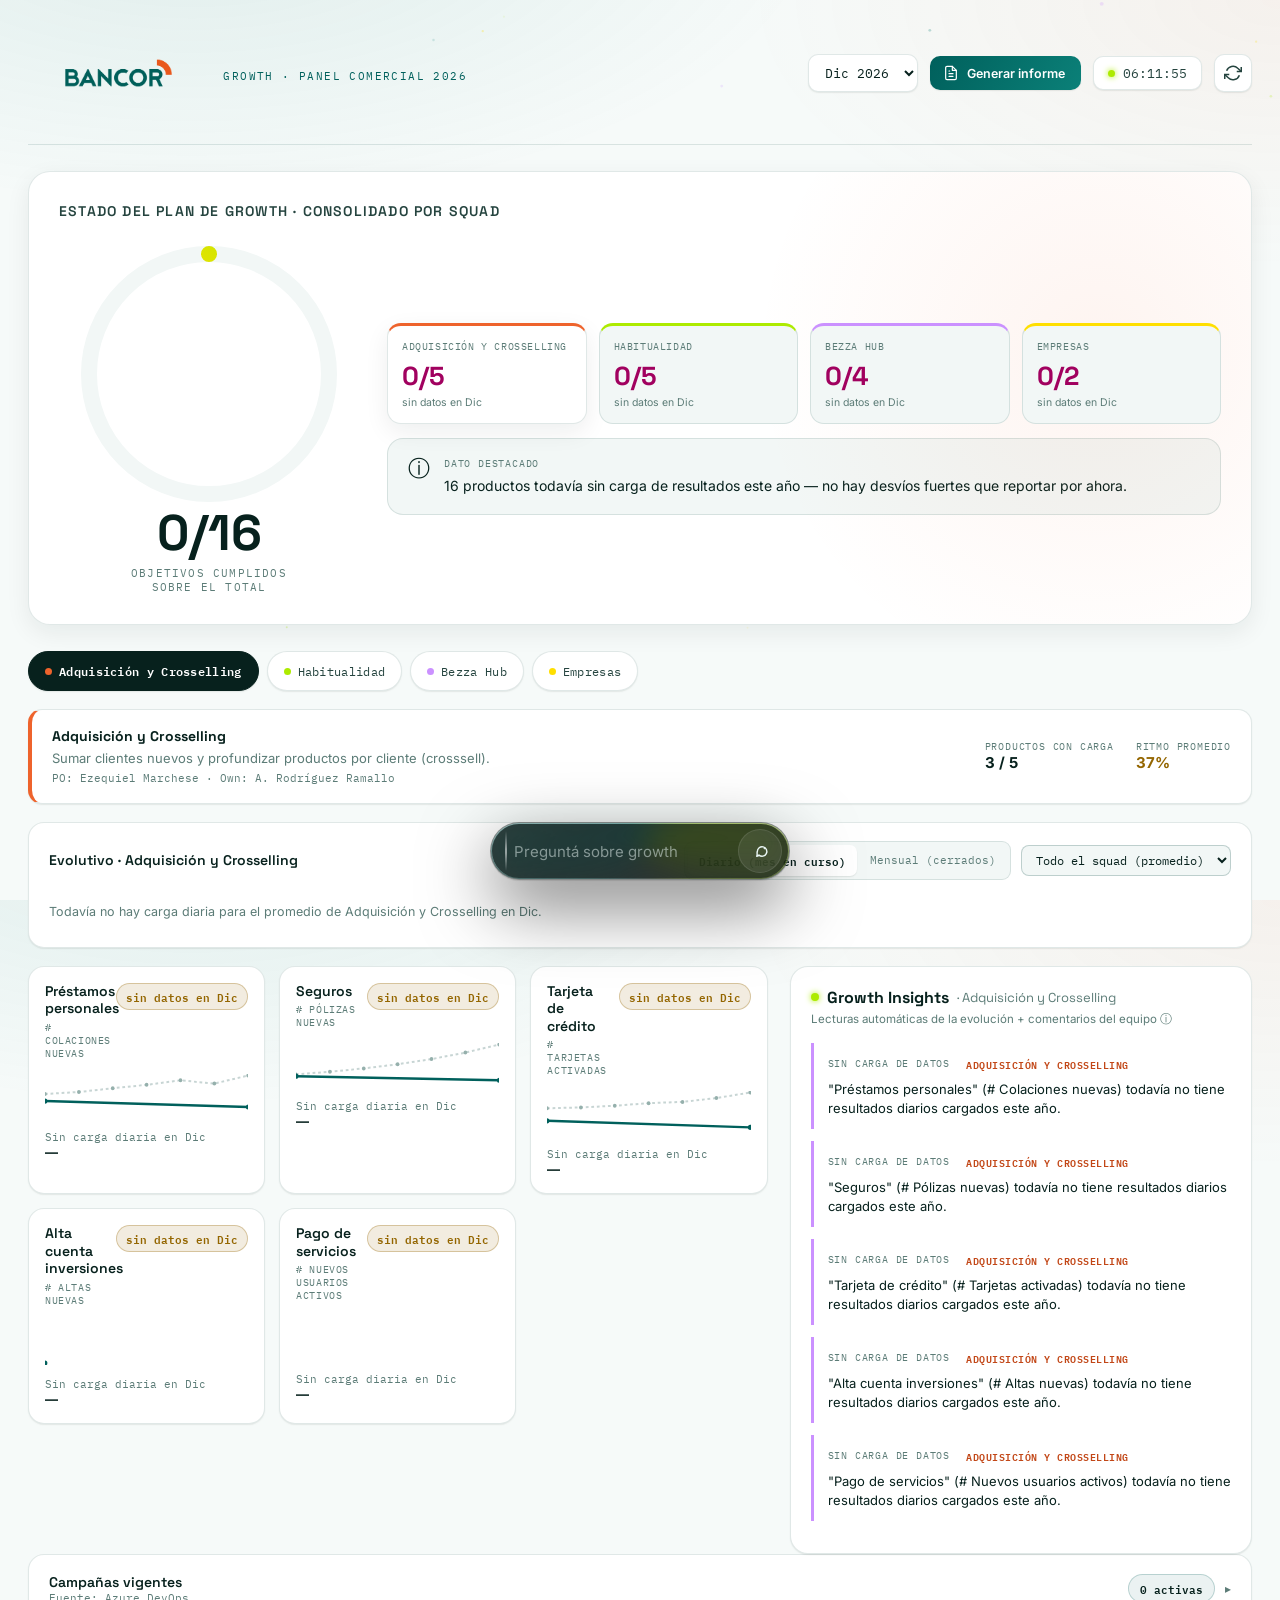
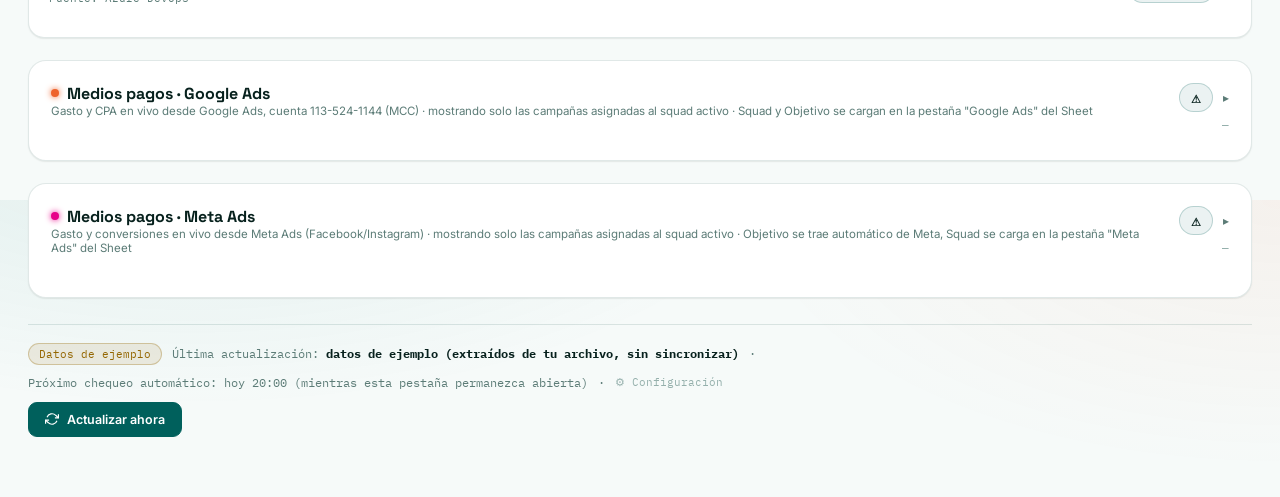
==== index.html @ 92a6a5f0 "Add files via upload" ====
<!DOCTYPE html>
<html lang="es-AR">
<head>
<meta charset="UTF-8">
<meta name="viewport" content="width=device-width, initial-scale=1.0">
<title>Bancor · Growth Panel Comercial 2026</title>
<link rel="preconnect" href="https://fonts.googleapis.com">
<link rel="preconnect" href="https://fonts.gstatic.com" crossorigin>
<link href="https://fonts.googleapis.com/css2?family=Space+Grotesk:wght@400;500;600;700&family=Inter:wght@400;500;600;700;800&family=IBM+Plex+Mono:wght@400;500;600&display=swap" rel="stylesheet">
<link href="https://fonts.googleapis.com/css2?family=Space+Grotesk:wght@500;600;700&family=Inter:wght@400;500;600&family=IBM+Plex+Mono:wght@400;500&display=swap" rel="stylesheet">
<link rel="stylesheet" href="assistant-widget.css">
<script src="assistant-widget.js"></script>
<link rel="stylesheet" href="report.css">
<script src="report.js"></script>
<style>
  :root{
    /* superficies */
    --bg:#F6FAF9;
    --bg-2:#EEF5F3;
    --surface:#FFFFFF;
    --surface-2:#F2F7F6;
    --border: rgba(0,64,59,0.12);
    --border-strong: rgba(0,64,59,0.22);

    /* tinta (texto) */
    --ink-900:#07211D;
    --ink-700:#25443F;
    --ink-500:#5C7C77;
    --ink-300:#95B0AC;

    /* marca */
    --teal-900:#00312E;
    --teal-700:#00504C;
    --teal-600:#00605C;
    --teal-500:#0B8078;

    /* acentos vivos (para fills, dots, barras, gauge) */
    --orange-fill:#EE632C;
    --lime-fill:#ADEB00;
    --gold-fill:#FFDF00;
    --magenta-fill:#E70188;
    --lavender-fill:#CB91FF;

    /* acentos oscurecidos (para texto sobre blanco, AA) */
    --orange-ink:#C24717;
    --lime-ink:#5C8A00;
    --gold-ink:#946600;
    --magenta-ink:#A1015F;
    --lavender-ink:#7A3FC4;

    --font-display: 'Space Grotesk', sans-serif;
    --font-body: 'Inter', sans-serif;
    --font-mono: 'IBM Plex Mono', monospace;

    --shadow-sm: 0 1px 2px rgba(7,33,29,0.05), 0 1px 1px rgba(7,33,29,0.04);
    --shadow-md: 0 8px 24px rgba(7,33,29,0.07);
    --shadow-lg: 0 16px 40px rgba(7,33,29,0.10);
  }
  *{box-sizing:border-box; margin:0; padding:0;}
  html,body{height:100%;}
  body{
    font-family: var(--font-body);
    background:
      radial-gradient(ellipse 90% 60% at 15% -10%, rgba(11,128,120,0.10) 0%, transparent 55%),
      radial-gradient(ellipse 70% 50% at 100% 0%, rgba(238,99,44,0.06) 0%, transparent 60%),
      var(--bg);
    color: var(--ink-900);
    min-height:100vh;
    overflow-x:hidden;
    position:relative;
  }
  #bg-canvas{position:fixed; inset:0; z-index:0; opacity:0.5; pointer-events:none;}

  ::selection{ background: var(--lime-fill); color:var(--ink-900); }
  ::-webkit-scrollbar{width:8px; height:8px;}
  ::-webkit-scrollbar-track{background:transparent;}
  ::-webkit-scrollbar-thumb{background: var(--border-strong); border-radius:4px;}

  .wrap{position:relative; z-index:1; max-width:1400px; margin:0 auto; padding: 22px 28px 60px;}
  @media (max-width:640px){ .wrap{ padding: 16px 16px 40px; } }

  /* ---------- HEADER ---------- */
  header{
    display:flex; align-items:center; justify-content:space-between;
    gap: 16px; flex-wrap:wrap;
    padding-bottom: 20px; border-bottom: 1px solid var(--border);
    margin-bottom: 26px;
  }
  .brand{ display:flex; align-items:center; gap:14px; }
  .brand-logo{ height:102px; width:auto; flex-shrink:0; display:block; }
  .brand-text .tagline{
    font-family: var(--font-mono); font-size: 10.5px; text-transform:uppercase;
    letter-spacing: 1.4px; color: var(--teal-600); margin-top: 5px;
  }
  .header-right{ display:flex; align-items:center; gap:12px; flex-wrap:wrap; }
  .clock{
    font-family: var(--font-mono); font-size: 12.5px; color: var(--ink-700);
    background: var(--surface); border:1px solid var(--border);
    padding: 8px 14px; border-radius: 10px; display:flex; align-items:center; gap:8px;
    box-shadow: var(--shadow-sm);
  }
  .clock .dot{ width:7px; height:7px; border-radius:50%; background: var(--lime-fill); box-shadow:0 0 6px var(--lime-fill); animation: pulse 2s infinite; }
  @keyframes pulse{ 0%,100%{opacity:1;} 50%{opacity:0.35;} }

  .icon-btn{
    width:38px; height:38px; border-radius:10px; display:flex; align-items:center; justify-content:center;
    background: var(--surface); border:1px solid var(--border); color: var(--ink-700);
    cursor:pointer; transition: all .2s ease; box-shadow: var(--shadow-sm); flex-shrink:0;
  }
  .icon-btn:hover{ background: var(--teal-600); border-color: var(--teal-600); color:#fff; transform: translateY(-1px); }
  .icon-btn svg{ width:18px; height:18px; }
  .month-select{
    font-family: var(--font-mono); font-size:12.5px; color: var(--ink-900); background: var(--surface);
    border:1px solid var(--border); border-radius:10px; padding:9px 12px; cursor:pointer; box-shadow: var(--shadow-sm);
  }
  .month-select:focus{ outline:none; border-color: var(--teal-500); }

  /* ---------- SETTINGS PANEL ---------- */
  .settings-overlay{
    position:fixed; inset:0; background: rgba(7,33,29,0.28); backdrop-filter: blur(3px);
    z-index: 50; display:none; align-items:flex-start; justify-content:flex-end;
  }
  .settings-overlay.open{ display:flex; }
  .settings-panel{
    width: min(420px, 92vw); height:100%; background: var(--surface);
    border-left: 1px solid var(--border); padding: 26px; overflow-y:auto;
    animation: slideIn .25s ease; box-shadow: var(--shadow-lg);
  }
  @keyframes slideIn{ from{ transform: translateX(30px); opacity:0;} to{ transform: translateX(0); opacity:1;} }
  .settings-panel h2{ font-family: var(--font-display); font-size:19px; margin-bottom:6px; color:var(--ink-900); }
  .settings-panel .sub{ font-size:12.5px; color: var(--ink-500); margin-bottom:22px; line-height:1.5; }
  .field{ margin-bottom:16px; }
  .field label{ display:block; font-size:12px; color: var(--ink-700); margin-bottom:6px; font-family: var(--font-mono); letter-spacing:0.3px; }
  .field input{
    width:100%; background: var(--surface-2); border:1px solid var(--border); color: var(--ink-900);
    padding: 10px 12px; border-radius:8px; font-size:13px; font-family: var(--font-mono);
  }
  .field input:focus{ outline:none; border-color: var(--teal-500); }
  .btn{
    font-family: var(--font-body); font-weight:600; font-size:13.5px; cursor:pointer;
    padding: 11px 18px; border-radius:9px; border:none; transition: all .2s ease;
  }
  .btn-primary{ background: var(--teal-600); color: #fff; }
  .btn-primary:hover{ filter:brightness(1.1); transform: translateY(-1px); }
  .btn-ghost{ background: transparent; border:1px solid var(--border-strong); color: var(--ink-700); }
  .btn-ghost:hover{ background: var(--surface-2); }
  .btn-row{ display:flex; gap:10px; margin-top:6px; flex-wrap:wrap; }
  .info-box{
    background: rgba(11,128,120,0.06); border:1px solid rgba(11,128,120,0.25); border-radius:10px;
    padding:12px 14px; font-size:12px; line-height:1.55; color: var(--ink-700); margin-top:18px;
  }
  .info-box b{ color: var(--teal-700); }
  .info-box + .info-box{ background: rgba(231,1,136,0.05); border-color: rgba(231,1,136,0.25); }
  .info-box + .info-box b{ color: var(--magenta-ink); }

  /* ---------- HERO ---------- */
  .hero{
    display:grid; grid-template-columns: 300px 1fr; gap: 28px; align-items:center;
    background: var(--surface); border:1px solid var(--border); border-radius:22px;
    padding: 30px; margin-bottom: 26px; position:relative; overflow:hidden;
    box-shadow: var(--shadow-md);
  }
  .hero::before{
    content:''; position:absolute; top:-50%; right:-15%; width:55%; height:180%;
    background: radial-gradient(circle, rgba(238,99,44,0.07) 0%, transparent 65%);
    pointer-events:none;
  }
  @media (max-width:980px){
    .hero{ grid-template-columns:1fr; padding:24px; }
    .hero::before{ display:none; }
  }
  @media (max-width:640px){ .hero{ padding:20px 16px; border-radius:18px; } }

  .gauge-wrap{ position:relative; width:100%; max-width:260px; aspect-ratio:1/1; margin:0 auto; }
  .gauge-wrap svg{ width:100%; height:100%; transform: rotate(-90deg); overflow:visible; }
  .gauge-bg{ fill:none; stroke: var(--surface-2); stroke-width:16; }
  .gauge-fg{ fill:none; stroke: url(#gaugeGradient); stroke-width:16; stroke-linecap:round;
    stroke-dasharray: 754; stroke-dashoffset: 754; transition: stroke-dashoffset 1.6s cubic-bezier(.16,1,.3,1); }
  .gauge-center{
    position:absolute; inset:0; display:flex; flex-direction:column; align-items:center; justify-content:center;
    text-align:center; padding: 0 20px;
  }
  .gauge-center .pct{ font-family: var(--font-display); font-size: clamp(34px,9vw,50px); font-weight:700; line-height:1; color: var(--ink-900); }
  .gauge-center .lbl{ font-family: var(--font-mono); font-size:10.5px; text-transform:uppercase; letter-spacing:1.2px; color: var(--ink-500); margin-top:8px; text-align:center; }

  .hero-side{ display:flex; flex-direction:column; gap:14px; min-width:0; }
  .squad-mini-grid{ display:grid; grid-template-columns: repeat(4,1fr); gap:12px; }
  @media (max-width:760px){ .squad-mini-grid{ grid-template-columns: repeat(2,1fr); } }
  .squad-mini-card{
    background: var(--surface-2); border:1px solid var(--border); border-top:3px solid var(--teal-500);
    border-radius:14px; padding:14px; cursor:pointer; transition: all .2s ease; min-width:0;
  }
  .squad-mini-card:hover{ transform: translateY(-2px); box-shadow: var(--shadow-sm); }
  .squad-mini-card.is-active{ background: var(--surface); box-shadow: var(--shadow-md); }
  .squad-mini-card .sm-name{ font-family: var(--font-mono); font-size:9.5px; text-transform:uppercase; letter-spacing:0.6px; color: var(--ink-500); overflow-wrap:break-word; }
  .squad-mini-card .sm-pct{ font-family: var(--font-display); font-size:26px; font-weight:700; margin-top:6px; color: var(--ink-900); }
  .squad-mini-card .sm-sub{ font-size:10.5px; color: var(--ink-500); margin-top:3px; }

  .highlight-card{
    border-radius:16px; padding:18px 20px; border:1px solid; display:flex; gap:14px; align-items:flex-start;
  }
  .highlight-card .hl-icon{ font-size:22px; line-height:1; flex-shrink:0; }
  .highlight-card .hl-body{ min-width:0; }
  .highlight-card .hl-tag{ font-family: var(--font-mono); font-size:9.5px; text-transform:uppercase; letter-spacing:0.8px; margin-bottom:5px; display:flex; gap:8px; align-items:center; flex-wrap:wrap; }
  .highlight-card .hl-text{ font-size:14px; line-height:1.5; color: var(--ink-900); }
  .highlight-card.hl-positive{ background: rgba(92,138,0,0.06); border-color: rgba(92,138,0,0.28); }
  .highlight-card.hl-positive .hl-tag{ color: var(--lime-ink); }
  .highlight-card.hl-negative{ background: rgba(161,1,95,0.05); border-color: rgba(161,1,95,0.26); }
  .highlight-card.hl-negative .hl-tag{ color: var(--magenta-ink); }
  .highlight-card.hl-neutral{ background: var(--surface-2); border-color: var(--border); }
  .highlight-card.hl-neutral .hl-tag{ color: var(--ink-500); }

  .hero-title{ grid-column: 1 / -1; margin-bottom: -4px; }
  .hero-title h1{ font-family: var(--font-display); font-size:14px; font-weight:600; color: var(--ink-700); text-transform:uppercase; letter-spacing:1.2px; }

  /* ---------- TABS ---------- */
  .tabs{ display:flex; gap:8px; margin-bottom:18px; flex-wrap:wrap; }
  .tab{
    font-family: var(--font-mono); font-size:12px; padding:9px 16px; border-radius:999px;
    background: var(--surface); border:1px solid var(--border); color: var(--ink-700); cursor:pointer;
    transition: all .2s ease; letter-spacing:0.3px; display:flex; align-items:center; box-shadow: var(--shadow-sm);
  }
  .tab.active{ background: var(--ink-900); color:#fff; border-color: var(--ink-900); font-weight:600; }
  .tab:hover:not(.active){ border-color: var(--teal-500); color: var(--ink-900); }
  .tab .tab-dot{ display:inline-block; width:7px; height:7px; border-radius:50%; margin-right:7px; }

  .squad-summary{
    display:flex; align-items:center; gap:20px; flex-wrap:wrap;
    background: var(--surface); border:1px solid var(--border); border-left-width:4px;
    border-radius:14px; padding:16px 20px; margin-bottom:18px; font-size:13px;
    box-shadow: var(--shadow-sm);
  }
  .squad-summary .sq-objetivo{ color: var(--ink-500); flex:1; min-width:220px; line-height:1.45; }
  .squad-summary .sq-objetivo b{ color: var(--ink-900); font-family: var(--font-display); display:block; font-size:14px; margin-bottom:3px; }
  .squad-summary .sq-figs{ display:flex; gap:22px; font-family: var(--font-mono); flex-wrap:wrap; }
  .squad-summary .sq-figs div span{ display:block; font-size:10px; color: var(--ink-500); text-transform:uppercase; letter-spacing:0.8px; }
  .squad-summary .sq-figs div b{ font-size:15px; font-family:var(--font-body); color:var(--ink-900); }

  .squad-chip{ font-family: var(--font-mono); font-size:9.5px; padding:2px 8px; border-radius:999px; text-transform:uppercase; letter-spacing:0.5px; font-weight:600; }

  /* ---------- TOOLTIPS ---------- */
  .has-tip{ position:relative; cursor:help; }
  .has-tip::after{
    content: attr(data-tip);
    position:absolute; bottom: calc(100% + 10px); left:50%; transform: translateX(-50%) translateY(4px);
    width: max-content; max-width: min(240px, 65vw); background: var(--ink-900); color: #fff;
    border: 1px solid var(--teal-500); border-radius: 9px; padding: 10px 12px; font-size:11.5px;
    font-family: var(--font-body); line-height:1.45; font-weight:400; letter-spacing:0;
    text-transform:none; box-shadow: var(--shadow-lg); white-space: pre-line;
    opacity:0; pointer-events:none; transition: opacity .18s ease, transform .18s ease; z-index:40;
  }
  .has-tip::before{
    content:''; position:absolute; bottom: calc(100% + 4px); left:50%; transform: translateX(-50%);
    border: 6px solid transparent; border-top-color: var(--teal-500);
    opacity:0; transition: opacity .18s ease; z-index:40;
  }
  .has-tip:hover::after{ opacity:1; transform: translateX(-50%) translateY(0); }
  .has-tip:hover::before{ opacity:1; }
  .has-tip.tip-right::after{ left:0; transform: translateX(0) translateY(4px); }
  .has-tip.tip-right:hover::after{ transform: translateX(0) translateY(0); }
  .has-tip.tip-right::before{ left:16px; transform:none; }
  @media (max-width:640px){
    .has-tip::after{ left:0 !important; right:0; transform:translateX(0) translateY(4px) !important; max-width:min(220px,80vw); }
    .has-tip:hover::after{ transform:translateX(0) translateY(0) !important; }
    .has-tip::before{ left:16px !important; transform:none !important; }
  }

  /* ---------- EVOLUTIVO MENSUAL ---------- */
  .evolutivo-panel{
    background: var(--surface); border:1px solid var(--border); border-radius:16px;
    padding:18px 20px; margin-bottom:18px; box-shadow: var(--shadow-sm);
  }
  .evolutivo-panel .ev-head{ display:flex; align-items:center; justify-content:space-between; margin-bottom:14px; flex-wrap:wrap; gap:8px; }
  .evolutivo-panel h4{ font-family: var(--font-display); font-size:14px; font-weight:600; color:var(--ink-900); }
  .evolutivo-panel .ev-sub{ font-family: var(--font-mono); font-size:10.5px; color: var(--ink-500); }
  .ev-select{
    font-family: var(--font-mono); font-size:11.5px; color: var(--ink-900); background: var(--surface-2);
    border:1px solid var(--border-strong); border-radius:8px; padding:6px 10px; cursor:pointer; max-width:220px;
  }
  .ev-select:focus{ outline:none; border-color: var(--teal-500); }
  .ev-toggle{ display:flex; background:var(--surface-2); border:1px solid var(--border); border-radius:9px; padding:3px; gap:2px; }
  .ev-toggle-btn{
    font-family: var(--font-mono); font-size:10.5px; padding:6px 11px; border-radius:7px; border:none;
    background:transparent; color:var(--ink-500); cursor:pointer; white-space:nowrap; transition:all .15s ease;
  }
  .ev-toggle-btn.active{ background:var(--surface); color:var(--ink-900); font-weight:600; box-shadow:var(--shadow-sm); }
  .ev-chart{ display:flex; align-items:flex-end; gap:8px; height:120px; padding-top:20px; }
  .ev-bar-wrap{ flex:1; min-width:0; display:flex; flex-direction:column; align-items:center; height:100%; justify-content:flex-end; gap:6px; }
  .ev-bar{ width:100%; max-width:36px; border-radius:6px 6px 3px 3px; transition: height .8s cubic-bezier(.16,1,.3,1); position:relative; min-height:3px; }
  .ev-bar-label{ font-family: var(--font-mono); font-size:10px; color: var(--ink-500); }
  .ev-bar-pct{ font-family: var(--font-mono); font-size:9.5px; color: var(--ink-700); }
  .ev-empty{ font-size:12.5px; color: var(--ink-500); padding: 10px 0; }

  .ev-daily-wrap{ position:relative; width:100%; aspect-ratio: 640 / 200; }
  .ev-daily-wrap svg{ position:absolute; inset:0; width:100%; height:100%; }
  .ev-point{
    position:absolute; width:16px; height:16px; margin-left:-8px; margin-top:-8px;
    border-radius:50%; cursor:help; z-index:2;
  }
  .ev-point::before{
    content:''; position:absolute; inset:5px; border-radius:50%; background: transparent;
    transition: background .12s ease, transform .12s ease; transform: scale(1);
  }
  .ev-point:hover::before{ background: var(--ink-900); transform: scale(1.3); opacity:0.18; }
  .ev-point.has-comment::before{ background: var(--lavender-fill); opacity:1; box-shadow:0 0 0 3px rgba(203,145,255,0.25); }
  .ev-point.has-comment:hover::before{ transform: scale(1.25); }
  .ev-info-icon{
    display:inline-flex; align-items:center; justify-content:center; width:16px; height:16px;
    border-radius:50%; background: var(--surface-2); color: var(--ink-500); font-family: var(--font-mono);
    font-size:10px; cursor:help; flex-shrink:0;
  }

  /* ---------- MAIN GRID ---------- */
  .main-grid{ display:grid; grid-template-columns: 1.6fr 1fr; gap: 22px; align-items:start; }
  @media (max-width: 980px){ .main-grid{ grid-template-columns: 1fr; } }

  .card-grid{ display:grid; grid-template-columns: repeat(auto-fill, minmax(230px,1fr)); gap:14px; }
  .product-card{
    background: var(--surface); border:1px solid var(--border); border-radius:16px; padding:16px;
    transition: all .25s ease; position:relative; overflow:hidden; cursor:default;
    box-shadow: var(--shadow-sm);
  }
  .product-card:hover{ transform: translateY(-3px); border-color: var(--teal-500); box-shadow: var(--shadow-md); }
  .card-head{ display:flex; align-items:flex-start; justify-content:space-between; gap:8px; margin-bottom:2px; }
  .card-head .titles{ min-width:0; }
  .product-card .p-name{ font-family: var(--font-display); font-size:14px; font-weight:600; color:var(--ink-900); line-height:1.25; }
  .product-card .p-sub{ font-family: var(--font-mono); font-size:9.5px; color: var(--ink-500); text-transform:uppercase; letter-spacing:0.6px; margin-top:3px; }
  .badge{
    font-family: var(--font-mono); font-size:10.5px; font-weight:600;
    padding:3px 9px; border-radius:999px; white-space:nowrap; flex-shrink:0;
  }
  .badge.ok{ background: rgba(92,138,0,0.12); color: var(--lime-ink); border:1px solid rgba(92,138,0,0.3); }
  .badge.warn{ background: rgba(148,102,0,0.12); color: var(--gold-ink); border:1px solid rgba(148,102,0,0.3); }
  .badge.bad{ background: rgba(161,1,95,0.10); color: var(--magenta-ink); border:1px solid rgba(161,1,95,0.28); }
  .spark{ width:100%; height:44px; margin: 12px 0 8px; }
  .p-figs{ display:flex; justify-content:space-between; gap:10px; font-family: var(--font-mono); font-size:10.5px; color: var(--ink-500); }
  .p-figs > div{ min-width:0; }
  .p-figs b{ color: var(--ink-900); font-size: 13px; display:block; font-family: var(--font-body); overflow-wrap:break-word; }

  /* ---------- CAMPAÑAS (Azure DevOps) ---------- */
  .campaigns-panel{
    background: var(--surface); border:1px solid var(--border); border-radius:16px;
    padding:18px 20px; margin-bottom:18px; box-shadow: var(--shadow-sm);
  }
  .campaigns-panel .cp-head{ display:flex; align-items:center; justify-content:space-between; margin-bottom:14px; flex-wrap:wrap; gap:8px; }
  .campaigns-panel h4{ font-family: var(--font-display); font-size:14px; font-weight:600; color:var(--ink-900); }
  .campaigns-panel .cp-sub{ font-family: var(--font-mono); font-size:10.5px; color: var(--ink-500); }
  .campaigns-grid{ display:grid; grid-template-columns: repeat(auto-fill, minmax(230px,1fr)); gap:14px; }
  .campaign-card{
    background: var(--surface); border:1px solid var(--border); border-radius:16px; padding:16px;
    transition: all .25s ease; box-shadow: var(--shadow-sm);
  }
  .campaign-card:hover{ transform: translateY(-3px); border-color: var(--teal-500); box-shadow: var(--shadow-md); }
  .campaign-card .cc-id-tag{ font-family: var(--font-mono); font-size:10px; font-weight:600; color: var(--teal-ink); letter-spacing:0.4px; margin-bottom:6px; text-decoration:none; display:inline-block; }
  .campaign-card .cc-id-tag:hover{ text-decoration:underline; }
  .campaign-card .cc-title{ font-family: var(--font-display); font-size:13.5px; font-weight:600; color: var(--ink-900); line-height:1.3; margin-bottom:8px; }
  .campaign-card .cc-interp-main{ font-size:12.5px; line-height:1.55; color: var(--ink-900); }
  .cp-empty{ font-size:12.5px; color: var(--ink-500); padding: 6px 0; }

  /* ---------- INSIGHTS FEED ---------- */
  .insights-panel{
    background: var(--surface); border:1px solid var(--border); border-radius:18px; padding:20px;
    max-height: 720px; overflow-y:auto; box-shadow: var(--shadow-sm);
  }
  .insights-panel h3{ font-family: var(--font-display); font-size:16px; margin-bottom:4px; display:flex; align-items:center; gap:8px; color:var(--ink-900); }
  .insights-panel h3 .lime-dot{ width:8px; height:8px; border-radius:50%; background:var(--lime-fill); box-shadow:0 0 6px var(--lime-fill); }
  .insights-panel .sub{ font-size:11.5px; color: var(--ink-500); margin-bottom:16px; }
  .insight-item{
    border-left: 3px solid var(--teal-500); padding: 10px 0 10px 14px; margin-bottom: 12px; position:relative;
    animation: fadeUp .5s ease both;
  }
  @keyframes fadeUp{ from{opacity:0; transform: translateY(6px);} to{opacity:1; transform:translateY(0);} }
  .insight-item.positive{ border-color: var(--lime-fill); }
  .insight-item.negative{ border-color: var(--magenta-fill); }
  .insight-item.note{ border-color: var(--lavender-fill); }
  .insight-item .i-tag{ font-family: var(--font-mono); font-size:9.5px; text-transform:uppercase; letter-spacing:0.8px; color: var(--ink-500); display:flex; align-items:center; gap:8px; flex-wrap:wrap; }
  .insight-item .i-text{ font-size:13px; line-height:1.5; margin-top:5px; color: var(--ink-900); }
  .insight-item .i-meta{ font-family: var(--font-mono); font-size:10px; color: var(--ink-300); margin-top:6px; }

  /* ---------- FOOTER ---------- */
  footer{
    margin-top: 26px; display:flex; align-items:center; justify-content:space-between; flex-wrap:wrap; gap:12px;
    padding-top: 18px; border-top: 1px solid var(--border);
    font-family: var(--font-mono); font-size:11.5px; color: var(--ink-500);
  }
  footer .sync-status{ display:flex; align-items:center; gap:10px; flex-wrap:wrap; }
  .refresh-btn{
    display:flex; align-items:center; gap:8px; background: var(--teal-600); color: #fff;
    border:1px solid var(--teal-600); padding: 9px 16px; border-radius:9px; cursor:pointer; font-family: var(--font-body); font-weight:600; font-size:12.5px;
  }
  .refresh-btn:hover{ background: var(--teal-700); }
  .refresh-btn svg{ width:14px; height:14px; }
  .refresh-btn.loading svg{ animation: spin 1s linear infinite; }
  .icon-btn.loading svg{ animation: spin 1s linear infinite; }
  .settings-link{
    font-family: var(--font-mono); font-size:11px; color: var(--ink-300); text-decoration:none;
    cursor:pointer; display:inline-flex; align-items:center; gap:4px;
  }
  .settings-link:hover{ color: var(--ink-500); }
  @keyframes spin{ to{ transform: rotate(360deg); } }
  .demo-flag{
    background: rgba(148,102,0,0.10); color: var(--gold-ink); border:1px solid rgba(148,102,0,0.3);
    padding: 3px 10px; border-radius:999px; font-size:10.5px;
  }
  .toast{
    position:fixed; top:50%; left:50%; transform:translate(-50%,-50%) scale(0.94); opacity:0;
    background: var(--ink-900); border:1px solid var(--teal-500); color: #fff;
    padding: 20px 26px; border-radius:16px; font-size:13.5px; z-index:200; transition: opacity .25s ease, transform .25s cubic-bezier(.16,1,.3,1); pointer-events:none;
    max-width: min(380px, 86vw); text-align:center; box-shadow: 0 20px 60px rgba(0,0,0,0.35);
    display:flex; flex-direction:column; align-items:center; gap:14px;
  }
  .toast.show{ opacity:1; transform:translate(-50%,-50%) scale(1); }
  .toast::backdrop{ }
  .toast-overlay{
    position:fixed; inset:0; background:rgba(7,33,29,0.22); backdrop-filter:blur(2px);
    z-index:199; opacity:0; pointer-events:none; transition:opacity .25s ease;
  }
  .toast-overlay.show{ opacity:1; }
  .toast-spinner{
    width:34px; height:34px; border-radius:50%; flex-shrink:0;
    background: conic-gradient(from 0deg, var(--orange-fill), var(--gold-fill), var(--lime-fill), var(--teal-500), var(--orange-fill));
    animation: toast-spin 0.9s linear infinite;
    -webkit-mask: radial-gradient(farthest-side, transparent calc(100% - 3.5px), #000 calc(100% - 3.5px));
    mask: radial-gradient(farthest-side, transparent calc(100% - 3.5px), #000 calc(100% - 3.5px));
  }
  @keyframes toast-spin{ to{ transform:rotate(360deg); } }
  .toast-icon{ font-size:26px; line-height:1; }

  /* ---------- PAID MEDIA (Google Ads) ---------- */
  .paidmedia-panel{
    background: var(--surface); border:1px solid var(--border); border-radius:18px; padding:22px;
    margin-top: 22px; box-shadow: var(--shadow-sm);
  }
  .pm-head{ display:flex; align-items:flex-start; justify-content:space-between; gap:12px; flex-wrap:wrap; margin-bottom:4px; }
  /* El bloque de título+subtítulo puede achicarse y envolver su propio texto;
     así, aunque el subtítulo sea largo (caso Meta Ads), nunca empuja a la
     cápsula de conteo + flecha a una segunda línea por debajo. */
  .pm-head > div:first-child{ flex:1 1 320px; min-width:0; }
  .pm-head > div:last-child{ flex:0 0 auto; }
  .pm-head h3{ font-family: var(--font-display); font-size:16px; display:flex; align-items:center; gap:8px; color:var(--ink-900); }
  .pm-head h3 .lime-dot{ width:8px; height:8px; border-radius:50%; background:var(--orange-fill); box-shadow:0 0 6px var(--orange-fill); }
  .pm-sub{ font-size:11.5px; color: var(--ink-500); margin-bottom:16px; }
  .pm-meta{ font-family: var(--font-mono); font-size:10.5px; color: var(--ink-300); text-align:right; }
  .pm-grid{ display:block; }
  .pm-cards-grid{ display:grid; grid-template-columns: repeat(auto-fill, minmax(230px, 1fr)); gap:14px; }
  .pm-section-label{
    font-family: var(--font-mono); font-size:10.5px; font-weight:600; text-transform:uppercase; letter-spacing:0.4px;
    color: var(--ink-500); margin-bottom:10px;
  }
  .pm-card{
    background: var(--surface-2); border:1px solid var(--border); border-radius:14px; padding:14px;
    transition: all .2s ease;
  }
  .pm-card:hover{ border-color: var(--orange-fill); }
  .pm-card .pm-name{ font-family: var(--font-display); font-weight:600; font-size:13px; color:var(--ink-900); line-height:1.25; margin-bottom:2px; }
  .pm-card .pm-status{ font-family: var(--font-mono); font-size:9px; text-transform:uppercase; letter-spacing:0.5px; color: var(--ink-500); }
  .pm-card .pm-squad-tag{ font-family: var(--font-mono); font-size:9.5px; font-weight:600; margin-top:4px; }
  .pm-card .pm-figs{ display:flex; justify-content:space-between; gap:8px; margin-top:10px; font-family: var(--font-mono); font-size:10px; color: var(--ink-500); }
  .pm-card .pm-figs b{ display:block; font-size:14px; color: var(--ink-900); font-family: var(--font-body); }
  .pm-badge-neutral{
    font-family: var(--font-mono); font-size:9.5px; color: var(--ink-500);
    background: rgba(92,124,119,0.10); border:1px solid var(--border); border-radius:999px;
    padding:2px 8px; display:inline-block; margin-top:8px;
  }
  .pm-empty, .pm-error{
    font-size:13px; color: var(--ink-500); padding: 18px 4px; text-align:center;
  }
  .pm-error{ color: var(--magenta-ink); }

  /* ---------- PANELES COLAPSABLES (Campañas + Google Ads) ---------- */
  .collapsible-head{ cursor:pointer; user-select:none; }
  .collapsible-head:hover h3, .collapsible-head:hover h4{ color: var(--teal-700); }
  .panel-toggle-area{ display:flex; align-items:center; gap:10px; }
  .panel-count-badge{
    font-family: var(--font-mono); font-size:11px; font-weight:600; color: var(--teal-ink);
    background: rgba(0,96,92,0.08); border:1px solid rgba(0,96,92,0.22);
    padding:4px 11px; border-radius:999px; white-space:nowrap;
  }
  .panel-chevron{ font-size:12px; color: var(--ink-500); transition: transform .2s ease; display:inline-block; }
  .panel-chevron.open{ transform: rotate(90deg); }
</style>
</head>
<body>
<canvas id="bg-canvas"></canvas>

<div class="wrap">
  <header>
    <div class="brand">
      <img src="Logo_Bancor_RGB-02.png" alt="Bancor" class="brand-logo">
      <div class="brand-text">
        <div class="tagline">Growth · Panel Comercial 2026</div>
      </div>
    </div>
    <div class="header-right">
      <select id="month-select" class="month-select has-tip" data-tip="Elegí qué mes mirar. Al entrar siempre arranca en el mes calendario actual, tenga o no datos cargados todavía."></select>
      <button id="report-launch-btn" title="Generar el informe semanal para Dirección (Bancor + Bezza)">
        <svg viewBox="0 0 24 24" fill="none" stroke="currentColor" stroke-width="1.8" stroke-linecap="round" stroke-linejoin="round"><path d="M14 2H6a2 2 0 0 0-2 2v16a2 2 0 0 0 2 2h12a2 2 0 0 0 2-2V8z"/><path d="M14 2v6h6"/><path d="M9 13h6M9 17h6M9 9h1"/></svg>
        Generar informe
      </button>
      <div class="clock"><span class="dot"></span><span id="clock-text">--:--:--</span></div>
      <div class="icon-btn" id="header-refresh-btn" title="Actualizar datos">
        <svg viewBox="0 0 24 24" fill="none" stroke="currentColor" stroke-width="2"><path d="M23 4v6h-6M1 20v-6h6"/><path d="M3.51 9a9 9 0 0114.85-3.36L23 10M1 14l4.64 4.36A9 9 0 0020.49 15"/></svg>
      </div>
    </div>
  </header>

  <!-- HERO -->
  <div class="hero">
    <div class="hero-title"><h1>Estado del plan de Growth · consolidado por squad</h1></div>
    <div class="gauge-wrap">
      <svg viewBox="0 0 260 260">
        <defs>
          <linearGradient id="gaugeGradient" x1="0%" y1="0%" x2="100%" y2="100%">
            <stop offset="0%" stop-color="var(--orange-fill)"/>
            <stop offset="55%" stop-color="var(--gold-fill)"/>
            <stop offset="100%" stop-color="var(--lime-fill)"/>
          </linearGradient>
        </defs>
        <circle class="gauge-bg" cx="130" cy="130" r="120"/>
        <circle class="gauge-fg" id="gauge-fg" cx="130" cy="130" r="120"/>
      </svg>
      <div class="gauge-center has-tip" data-tip="Cantidad de productos, de todos los squads, cuyo acumulado en el mes elegido ya alcanzó el 100% de la meta completa de ese mes, sobre el total de productos con objetivo definido. Un mes sin carga no cuenta como cumplido.">
        <div class="pct" id="gauge-pct">0%</div>
        <div class="lbl">Objetivos cumplidos<br>sobre el total</div>
      </div>
    </div>
    <div class="hero-side">
      <div class="squad-mini-grid" id="squad-mini-grid"></div>
      <div class="highlight-card hl-neutral" id="highlight-card"></div>
    </div>
  </div>

  <!-- TABS -->
  <div class="tabs" id="segment-tabs"></div>
  <div class="squad-summary" id="squad-summary"></div>
  <div class="evolutivo-panel" id="evolutivo-panel"></div>

  <!-- MAIN -->
  <div class="main-grid">
    <div class="card-grid" id="card-grid"></div>
    <div class="insights-panel">
      <h3><span class="lime-dot"></span>Growth Insights <span id="insights-title-squad" style="color:var(--ink-500); font-weight:400; font-size:13px;"></span></h3>
      <div class="sub has-tip tip-right" data-tip="Se generan comparando el ritmo del mes elegido (real de ese mes ÷ objetivo prorrateado a los días con carga) de cada producto: ▲ oportunidad si ritmo ≥ 115%, ▼ atención si ritmo ≤ 70%. Ordenados por magnitud de la desviación.">Lecturas automáticas de la evolución + comentarios del equipo ⓘ</div>
      <div id="insights-feed"></div>
    </div>
  </div>

  <!-- CAMPAÑAS (Azure DevOps) -->
  <div class="campaigns-panel">
    <div class="cp-head collapsible-head" id="campaigns-toggle-row">
      <div>
        <h4>Campañas vigentes</h4>
        <div class="cp-sub" id="campaigns-subtitle">Fuente: Azure DevOps</div>
      </div>
      <div class="panel-toggle-area">
        <span class="panel-count-badge" id="campaigns-count-badge">—</span>
        <span class="panel-chevron" id="campaigns-chevron">▸</span>
      </div>
    </div>
    <div id="campaigns-groups"></div>
  </div>

  <!-- PAID MEDIA (Google Ads) -->
  <div class="paidmedia-panel">
    <div class="pm-head collapsible-head" id="paidmedia-toggle-row">
      <div>
        <h3><span class="lime-dot"></span>Medios pagos · Google Ads</h3>
        <div class="pm-sub">Gasto y CPA en vivo desde Google Ads, cuenta 113-524-1144 (MCC) · mostrando solo las campañas asignadas al squad activo · Squad y Objetivo se cargan en la pestaña "Google Ads" del Sheet</div>
      </div>
      <div style="display:flex; flex-direction:column; align-items:flex-end; gap:6px;">
        <div class="panel-toggle-area">
          <span class="panel-count-badge" id="paidmedia-count-badge">—</span>
          <span class="panel-chevron" id="paidmedia-chevron">▸</span>
        </div>
        <div class="pm-meta" id="pm-meta">—</div>
      </div>
    </div>
    <div class="pm-grid" id="pm-grid">
      <div class="pm-empty">Cargando datos de Google Ads...</div>
    </div>
  </div>

  <!-- PAID MEDIA (Meta Ads) -->
  <div class="paidmedia-panel">
    <div class="pm-head collapsible-head" id="metamedia-toggle-row">
      <div>
        <h3><span class="lime-dot" style="background:var(--magenta-fill); box-shadow:0 0 6px var(--magenta-fill);"></span>Medios pagos · Meta Ads</h3>
        <div class="pm-sub">Gasto y conversiones en vivo desde Meta Ads (Facebook/Instagram) · mostrando solo las campañas asignadas al squad activo · Objetivo se trae automático de Meta, Squad se carga en la pestaña "Meta Ads" del Sheet</div>
      </div>
      <div style="display:flex; flex-direction:column; align-items:flex-end; gap:6px;">
        <div class="panel-toggle-area">
          <span class="panel-count-badge" id="metamedia-count-badge">—</span>
          <span class="panel-chevron" id="metamedia-chevron">▸</span>
        </div>
        <div class="pm-meta" id="mm-meta">—</div>
      </div>
    </div>
    <div class="pm-grid" id="mm-grid">
      <div class="pm-empty">Cargando datos de Meta Ads...</div>
    </div>
  </div>

  <footer>
    <div class="sync-status">
      <span id="demo-flag" class="demo-flag" style="display:none;">Datos de ejemplo</span>
      <span>Última actualización: <b id="last-sync" style="color:var(--ink-900);">—</b></span>
      <span>·</span>
      <span>Próximo chequeo automático: hoy 20:00 (mientras esta pestaña permanezca abierta)</span>
      <span>·</span>
      <span class="settings-link" id="settings-link">⚙ Configuración</span>
    </div>
    <button class="refresh-btn" id="refresh-btn">
      <svg viewBox="0 0 24 24" fill="none" stroke="currentColor" stroke-width="2"><path d="M23 4v6h-6M1 20v-6h6"/><path d="M3.51 9a9 9 0 0114.85-3.36L23 10M1 14l4.64 4.36A9 9 0 0020.49 15"/></svg>
      Actualizar ahora
    </button>
  </footer>
</div>

<!-- SETTINGS PANEL -->
<div class="settings-overlay" id="settings-overlay">
  <div class="settings-panel">
    <h2>Conectar Google Sheet</h2>
    <div class="sub">El panel lee directamente el archivo <b>growth_squads_tracking_2026</b>: la pestaña "Plan Anual" + las 12 pestañas mensuales (Ene...Dic), tal como está armado hoy. Solo necesita el ID de la planilla — los nombres de pestaña ya están fijos.</div>
    <div id="storage-warning" class="info-box" style="display:none; background:rgba(161,1,95,0.06); border-color:rgba(161,1,95,0.28);">
      <b style="color:var(--magenta-ink);">⚠ Este navegador no permite guardar nada (ni siquiera localStorage).</b> Puede pasar en modo incógnito con almacenamiento bloqueado. Vas a poder usar el panel, pero tenés que volver a pegar la URL cada vez que recargues la página.
    </div>
    <div class="field">
      <label>URL o ID del Google Sheet</label>
      <input id="input-sheet-id" placeholder="https://docs.google.com/spreadsheets/d/1AbC.../edit">
    </div>

    <div class="info-box" style="background:rgba(92,138,0,0.06); border-color:rgba(92,138,0,0.28);">
      <b style="color:var(--lime-ink);">Recomendado si el CSV te da datos viejos:</b> el endpoint de Google que lee el CSV a veces queda cacheado y no se actualiza. Un Apps Script lee la hoja en vivo, sin ese problema. Es no-destructivo: no modifica ni duplica el documento oficial, es solo una extensión.
      <div style="margin-top:8px; font-size:11px;">
        1. En el Sheet: <b>Extensiones → Apps Script</b><br>
        2. Borrá el código de ejemplo y pegá el que te dejé abajo (con tu Sheet ID)<br>
        3. <b>Implementar → Nueva implementación → Aplicación web</b><br>
        4. "Ejecutar como": Yo · "Quién tiene acceso": Cualquier usuario<br>
        5. Copiá la URL que te da (termina en <code>/exec</code>) y pegala acá abajo
      </div>
    </div>
    <div class="field">
      <label>URL del Apps Script (opcional, recomendado)</label>
      <input id="input-apps-script" placeholder="https://script.google.com/macros/s/AKfycb.../exec">
    </div>

    <div class="btn-row">
      <button class="btn btn-primary" id="save-config-btn">Guardar y sincronizar</button>
      <button class="btn btn-ghost" id="demo-config-btn">Usar datos de ejemplo</button>
    </div>

    <div id="sync-diagnostic" style="display:none; margin-top:16px; background:var(--surface-2); border:1px solid var(--border); border-radius:10px; padding:12px 14px; font-family:var(--font-mono); font-size:11px; line-height:1.6; color:var(--ink-700); white-space:pre-wrap;"></div>

    <div class="info-box">
      <b>Paso previo en Google Sheets:</b> Archivo → Compartir → Publicar en la web → "Todo el documento" → formato CSV → Publicar. El panel necesita leer cada pestaña (Plan Anual + Ene..Dic) como CSV público.
    </div>
    <div class="info-box">
      <b>Sobre el horario de 20hs:</b> este panel vive en tu navegador, no en un servidor. Se auto-actualiza al abrirlo y revisa cada minuto si ya pasaron las 20hs para sincronizar de nuevo, pero eso requiere la pestaña abierta. Para una sincronización 100% desatendida hace falta un Google Apps Script con trigger horario.
    </div>

    <div class="sub" style="margin-top:22px;">Cómo lee cada pestaña mensual:</div>
    <div class="sub" style="font-size:11px; line-height:1.6;">
      Por cada squad busca el bloque "SQUAD · PO: ... · Own: ...", toma la fila de encabezado (Día | Fecha | producto 1 | producto 2 | ... | TOTAL) y las filas diarias hasta la fila <b>TOTAL ACUM</b>. El objetivo mensual lo toma siempre de <b>Plan Anual</b> (no de la fila "META MES" de cada mes, para evitar arrastrar desalineaciones si alguna celda quedó vacía ahí). El ritmo de cada producto se calcula prorrateando ese objetivo por los días con carga real.
    </div>
    <div class="btn-row" style="margin-top:16px;">
      <button class="btn btn-ghost" id="close-settings-btn" style="width:100%;">Cerrar</button>
    </div>
  </div>
</div>

<div class="toast-overlay" id="toast-overlay"></div>
<div class="toast" id="toast"></div>

<script>
/* ============================================================
   BANCOR GROWTH DASHBOARD — datos reales: Plan Anual + seguimiento diario por squad
   ============================================================ */

const MONTHS = ['Ene','Feb','Mar','Abr','May','Jun','Jul','Ago','Sep','Oct','Nov','Dic'];
function safeRender(fn, label){
  try{ fn(); }catch(e){ console.error(`[Bancor Growth] error en ${label||fn.name}:`, e); }
}
const DAYS_IN_MONTH = [31,28,31,30,31,30,31,31,30,31,30,31];

// Mes que se está mirando en el tablero. Arranca SIEMPRE en el mes calendario real
// (el de "hoy"), tenga o no datos cargados todavía — el desplegable del header
// permite pararse en otro mes para revisar historia o adelantarse a ver si ya
// hay carga en el mes nuevo.
let SELECTED_MONTH_IDX = new Date().getMonth();
const CURRENT_MONTH_IDX = new Date().getMonth(); // mes real de hoy, no cambia con el selector

function populateMonthSelect(){
  const sel = document.getElementById('month-select');
  if(!sel) return;

  // Ene-Jun solo se muestran si de verdad tienen carga real en algún producto
  // (se borraron esas pestañas del Sheet al arrancar la medición en julio, pero
  // dejamos la puerta abierta por si en algún momento se cargara historia vieja).
  // Jul en adelante siempre se muestran, tengan o no datos todavía.
  const hasDataForMonth = (idx)=> Object.values(DATASET).some(sq=>
    Object.values(sq.products).some(p=> p.real[idx]!==null && p.real[idx]!==undefined)
  );
  const visibleMonths = MONTHS.map((m,idx)=>idx).filter(idx => idx>=6 || hasDataForMonth(idx));
  const desiredHTML = visibleMonths.map(idx=>`<option value="${idx}">${MONTHS[idx]} 2026</option>`).join('');

  // Solo tocamos el DOM si la lista de meses visibles realmente cambió — evita
  // reconstruir el <select> (y perder el foco/selección) en cada render.
  if(sel.dataset.optionsSig !== desiredHTML){
    sel.innerHTML = desiredHTML;
    sel.dataset.optionsSig = desiredHTML;
  }

  if(!visibleMonths.includes(SELECTED_MONTH_IDX)) SELECTED_MONTH_IDX = CURRENT_MONTH_IDX;
  sel.value = SELECTED_MONTH_IDX;
  sel.onchange = ()=>{
    SELECTED_MONTH_IDX = parseInt(sel.value, 10);
    renderAll();
    fetchPaidMedia(SELECTED_MONTH_IDX);
    fetchMetaMedia(SELECTED_MONTH_IDX);
  };
}

const SQUAD_COLORS = {
  'Adquisición y Crosselling': 'var(--orange-ink)',
  'Habitualidad': 'var(--lime-ink)',
  'Bezza Hub': 'var(--lavender-ink)',
  'Empresas': 'var(--gold-ink)'
};
const SQUAD_FILLS = {
  'Adquisición y Crosselling': 'var(--orange-fill)',
  'Habitualidad': 'var(--lime-fill)',
  'Bezza Hub': 'var(--lavender-fill)',
  'Empresas': 'var(--gold-fill)'
};
const SQUAD_OBJETIVOS = {
  'Adquisición y Crosselling': 'Sumar clientes nuevos y profundizar productos por cliente (crosssell).',
  'Habitualidad': 'Aumentar la frecuencia de uso y el engagement transaccional recurrente.',
  'Bezza Hub': 'Migrar y activar clientes en el canal digital Bezza.',
  'Empresas': 'Crecer la cartera de banca empresas en productos core.'
};

/* Dataset real embebido (extraído de growth_squads_tracking_2026.xlsx) */
const REAL_SEED = {"Adquisición y Crosselling":{"po":"Ezequiel Marchese","owner":"A. Rodríguez Ramallo","products":{"Préstamos personales":{"kpi":"# Colaciones nuevas","plan":[8340.0,9099.0,10508.0,11803.0,13512.0,12287.0,15336.0,null,null,null,null,null],"monthly":{"Ene":{"acum":5673,"asOfDay":31},"Feb":{"acum":0,"asOfDay":0},"Mar":{"acum":0,"asOfDay":0},"Abr":{"acum":0,"asOfDay":0},"May":{"acum":0,"asOfDay":0},"Jun":{"acum":0,"asOfDay":0},"Jul":{"acum":3410,"asOfDay":23},"Ago":{"acum":0,"asOfDay":0},"Sep":{"acum":0,"asOfDay":0},"Oct":{"acum":0,"asOfDay":0},"Nov":{"acum":0,"asOfDay":0},"Dic":{"acum":0,"asOfDay":0}}},"Seguros":{"kpi":"# Pólizas nuevas","plan":[150.0,188.0,234.0,293.0,366.0,458.0,572.0,null,null,null,null,null],"monthly":{"Ene":{"acum":124,"asOfDay":31},"Feb":{"acum":0,"asOfDay":0},"Mar":{"acum":0,"asOfDay":0},"Abr":{"acum":0,"asOfDay":0},"May":{"acum":0,"asOfDay":0},"Jun":{"acum":0,"asOfDay":0},"Jul":{"acum":67,"asOfDay":23},"Ago":{"acum":0,"asOfDay":0},"Sep":{"acum":0,"asOfDay":0},"Oct":{"acum":0,"asOfDay":0},"Nov":{"acum":0,"asOfDay":0},"Dic":{"acum":0,"asOfDay":0}}},"Tarjeta de crédito":{"kpi":"# Tarjetas activadas","plan":[2010.0,2079.0,2218.0,2426.0,2530.0,2842.0,3292.0,null,null,null,null,null],"monthly":{"Ene":{"acum":992,"asOfDay":31},"Feb":{"acum":0,"asOfDay":0},"Mar":{"acum":0,"asOfDay":0},"Abr":{"acum":0,"asOfDay":0},"May":{"acum":0,"asOfDay":0},"Jun":{"acum":0,"asOfDay":0},"Jul":{"acum":461,"asOfDay":23},"Ago":{"acum":0,"asOfDay":0},"Sep":{"acum":0,"asOfDay":0},"Oct":{"acum":0,"asOfDay":0},"Nov":{"acum":0,"asOfDay":0},"Dic":{"acum":0,"asOfDay":0}}},"Alta cuenta inversiones":{"kpi":"# Altas nuevas","plan":[null,null,null,null,null,null,null,null,null,null,null,null],"monthly":{"Ene":{"acum":0,"asOfDay":31},"Feb":{"acum":0,"asOfDay":0},"Mar":{"acum":0,"asOfDay":0},"Abr":{"acum":0,"asOfDay":0},"May":{"acum":0,"asOfDay":0},"Jun":{"acum":0,"asOfDay":0},"Jul":{"acum":0,"asOfDay":0},"Ago":{"acum":0,"asOfDay":0},"Sep":{"acum":0,"asOfDay":0},"Oct":{"acum":0,"asOfDay":0},"Nov":{"acum":0,"asOfDay":0},"Dic":{"acum":0,"asOfDay":0}}},"Pago de servicios":{"kpi":"# Nuevos usuarios activos","plan":[null,null,null,null,null,null,null,null,null,null,null,null],"monthly":{"Ene":{"acum":0,"asOfDay":0},"Feb":{"acum":0,"asOfDay":0},"Mar":{"acum":0,"asOfDay":0},"Abr":{"acum":0,"asOfDay":0},"May":{"acum":0,"asOfDay":0},"Jun":{"acum":0,"asOfDay":0},"Jul":{"acum":0,"asOfDay":0},"Ago":{"acum":0,"asOfDay":0},"Sep":{"acum":0,"asOfDay":0},"Oct":{"acum":0,"asOfDay":0},"Nov":{"acum":0,"asOfDay":0},"Dic":{"acum":0,"asOfDay":0}}}}},"Habitualidad":{"po":"Daniel Pauletich","owner":"Micaela Oviedo","products":{"Medios de pago digitales":{"kpi":"# Transacciones digitales","plan":[310344.0,332727.0,415229.0,350152.0,364016.0,430675.0,316615.0,null,null,null,null,null],"monthly":{"Ene":{"acum":0,"asOfDay":0},"Feb":{"acum":0,"asOfDay":0},"Mar":{"acum":0,"asOfDay":0},"Abr":{"acum":0,"asOfDay":0},"May":{"acum":364016,"asOfDay":29},"Jun":{"acum":430675,"asOfDay":30},"Jul":{"acum":316615,"asOfDay":21},"Ago":{"acum":0,"asOfDay":0},"Sep":{"acum":0,"asOfDay":0},"Oct":{"acum":0,"asOfDay":0},"Nov":{"acum":0,"asOfDay":0},"Dic":{"acum":0,"asOfDay":0}}},"Tienda Bancor":{"kpi":"# Ventas / GMV ($)","plan":[65.0,49.0,272.0,37.0,657.0,70.0,146.0,null,null,null,null,null],"monthly":{"Ene":{"acum":0,"asOfDay":0},"Feb":{"acum":0,"asOfDay":0},"Mar":{"acum":0,"asOfDay":0},"Abr":{"acum":0,"asOfDay":0},"May":{"acum":657,"asOfDay":29},"Jun":{"acum":70,"asOfDay":30},"Jul":{"acum":146,"asOfDay":22},"Ago":{"acum":0,"asOfDay":0},"Sep":{"acum":0,"asOfDay":0},"Oct":{"acum":0,"asOfDay":0},"Nov":{"acum":0,"asOfDay":0},"Dic":{"acum":0,"asOfDay":0}}},"Pago de servicios (frecuencia)":{"kpi":"# Transacciones recurrentes","plan":[417585.0,389965.0,380164.0,389657.0,391419.0,409082.0,323788.0,null,null,null,null,null],"monthly":{"Ene":{"acum":0,"asOfDay":0},"Feb":{"acum":0,"asOfDay":0},"Mar":{"acum":0,"asOfDay":0},"Abr":{"acum":0,"asOfDay":0},"May":{"acum":391419,"asOfDay":29},"Jun":{"acum":409082,"asOfDay":30},"Jul":{"acum":323788,"asOfDay":21},"Ago":{"acum":0,"asOfDay":0},"Sep":{"acum":0,"asOfDay":0},"Oct":{"acum":0,"asOfDay":0},"Nov":{"acum":0,"asOfDay":0},"Dic":{"acum":0,"asOfDay":0}}},"Inversiones (recurrencia)":{"kpi":"# Renovaciones / Constituciones","plan":[174092.0,153699.0,158946.0,151746.0,136246.0,151953.0,106902.0,null,null,null,null,null],"monthly":{"Ene":{"acum":0,"asOfDay":0},"Feb":{"acum":0,"asOfDay":0},"Mar":{"acum":0,"asOfDay":0},"Abr":{"acum":0,"asOfDay":0},"May":{"acum":null,"asOfDay":29},"Jun":{"acum":151953,"asOfDay":30},"Jul":{"acum":106902,"asOfDay":21},"Ago":{"acum":0,"asOfDay":0},"Sep":{"acum":0,"asOfDay":0},"Oct":{"acum":0,"asOfDay":0},"Nov":{"acum":0,"asOfDay":0},"Dic":{"acum":0,"asOfDay":0}}},"Tarjeta de crédito":{"kpi":"# Tarjetas c/Consumo","plan":[366339.0,373753.0,365628.0,363723.0,367755.0,356357.0,48613.0,null,null,null,null,null],"monthly":{"May":{"acum":1601463,"asOfDay":31},"Jun":{"acum":1345545,"asOfDay":30},"Jul":{"acum":35337,"asOfDay":8},"Ago":{"acum":0,"asOfDay":0}}}}},"Bezza Hub":{"po":"Melisa Zozaya","owner":"Berenice Voges","products":{"Bezza Billetera – Altas":{"kpi":"# Altas nuevas","plan":[3528.0,1540.0,1216.0,1426.0,5661.0,25626.0,32907.0,38204.0,67314.0,61989.0,63014.0,65322.0],"monthly":{"Ene":{"acum":0,"asOfDay":0},"Feb":{"acum":0,"asOfDay":0},"Mar":{"acum":0,"asOfDay":0},"Abr":{"acum":0,"asOfDay":0},"May":{"acum":0,"asOfDay":0},"Jun":{"acum":0,"asOfDay":0},"Jul":{"acum":0,"asOfDay":0},"Ago":{"acum":0,"asOfDay":0},"Sep":{"acum":0,"asOfDay":0},"Oct":{"acum":0,"asOfDay":0},"Nov":{"acum":0,"asOfDay":0},"Dic":{"acum":0,"asOfDay":0}}},"Bezza Billetera – Activos":{"kpi":"# Usuarios activos (MAU)","plan":[2457.0,1034.0,664.0,939.0,2757.0,16541.0,28572.0,39427.0,64044.0,76656.0,85900.0,93999.0],"monthly":{"Ene":{"acum":0,"asOfDay":0},"Feb":{"acum":0,"asOfDay":0},"Mar":{"acum":0,"asOfDay":0},"Abr":{"acum":0,"asOfDay":0},"May":{"acum":0,"asOfDay":0},"Jun":{"acum":0,"asOfDay":0},"Jul":{"acum":0,"asOfDay":0},"Ago":{"acum":0,"asOfDay":0},"Sep":{"acum":0,"asOfDay":0},"Oct":{"acum":0,"asOfDay":0},"Nov":{"acum":0,"asOfDay":0},"Dic":{"acum":0,"asOfDay":0}}},"Bezza Pay":{"kpi":"# Comercios activos","plan":[168.0,168.0,181.0,204.0,186.0,180.0,180.0,180.0,180.0,180.0,180.0,180.0],"monthly":{"Ene":{"acum":0,"asOfDay":0},"Feb":{"acum":0,"asOfDay":0},"Mar":{"acum":0,"asOfDay":0},"Abr":{"acum":0,"asOfDay":0},"May":{"acum":0,"asOfDay":0},"Jun":{"acum":0,"asOfDay":0},"Jul":{"acum":0,"asOfDay":0},"Ago":{"acum":0,"asOfDay":0},"Sep":{"acum":0,"asOfDay":0},"Oct":{"acum":0,"asOfDay":0},"Nov":{"acum":0,"asOfDay":0},"Dic":{"acum":0,"asOfDay":0}}},"Bezza Pass":{"kpi":"# Entradas vendidas","plan":[0.0,0.0,0.0,0.0,0.0,0.0,0.0,null,null,null,null,null],"monthly":{"Ene":{"acum":0,"asOfDay":0},"Feb":{"acum":0,"asOfDay":0},"Mar":{"acum":0,"asOfDay":0},"Abr":{"acum":0,"asOfDay":0},"May":{"acum":0,"asOfDay":0},"Jun":{"acum":0,"asOfDay":0},"Jul":{"acum":0,"asOfDay":0},"Ago":{"acum":0,"asOfDay":0},"Sep":{"acum":0,"asOfDay":0},"Oct":{"acum":0,"asOfDay":0},"Nov":{"acum":0,"asOfDay":0},"Dic":{"acum":0,"asOfDay":0}}}}},"Empresas":{"po":"TBD","owner":"TBD","products":{"Altas clientes empresa":{"kpi":"# Nuevas empresas","plan":[null,null,null,null,null,null,null,null,null,null,null,null],"monthly":{"Ene":{"acum":0,"asOfDay":0},"Feb":{"acum":0,"asOfDay":0},"Mar":{"acum":0,"asOfDay":0},"Abr":{"acum":0,"asOfDay":0},"May":{"acum":0,"asOfDay":0},"Jun":{"acum":0,"asOfDay":0},"Jul":{"acum":0,"asOfDay":0},"Ago":{"acum":0,"asOfDay":0},"Sep":{"acum":0,"asOfDay":0},"Oct":{"acum":0,"asOfDay":0},"Nov":{"acum":0,"asOfDay":0},"Dic":{"acum":0,"asOfDay":0}}},"Productos colocados":{"kpi":"# Productos colocados","plan":[null,null,null,null,null,null,null,null,null,null,null,null],"monthly":{"Ene":{"acum":0,"asOfDay":0},"Feb":{"acum":0,"asOfDay":0},"Mar":{"acum":0,"asOfDay":0},"Abr":{"acum":0,"asOfDay":0},"May":{"acum":0,"asOfDay":0},"Jun":{"acum":0,"asOfDay":0},"Jul":{"acum":0,"asOfDay":0},"Ago":{"acum":0,"asOfDay":0},"Sep":{"acum":0,"asOfDay":0},"Oct":{"acum":0,"asOfDay":0},"Nov":{"acum":0,"asOfDay":0},"Dic":{"acum":0,"asOfDay":0}}}}}};

/* ---------- Construcción del dataset de trabajo ---------- */
// Para cada producto: ritmo anual = acumulado real (meses con carga) / objetivo prorrateado (mismos meses)
function buildWorkingDataset(seed){
  const dataset = {};
  Object.keys(seed).forEach(squad=>{
    const sq = seed[squad];
    dataset[squad] = { po: sq.po, owner: sq.owner, products: {} };
    Object.keys(sq.products).forEach(prod=>{
      const p = sq.products[prod];
      let yearReal = 0, yearProrated = 0;
      let lastMonthIdx = -1;
      const realSeries = Array(12).fill(null);
      const planSeries = p.plan.slice();
      MONTHS.forEach((m, mi)=>{
        const md = p.monthly ? p.monthly[m] : null;
        if(md && md.asOfDay > 0){
          realSeries[mi] = md.acum;
          lastMonthIdx = mi;
          const target = planSeries[mi];
          if(target !== null && target !== undefined){
            const prorated = target * (md.asOfDay / DAYS_IN_MONTH[mi]);
            yearReal += md.acum;
            yearProrated += prorated;
          }
        }
      });
      const ritmo = yearProrated > 0 ? yearReal / yearProrated : null;
      const lastMonthData = lastMonthIdx>=0 ? (p.monthly[MONTHS[lastMonthIdx]] || null) : null;
      const dailyByMonth = {};
      MONTHS.forEach(m=>{
        const md = p.monthly ? p.monthly[m] : null;
        if(md && md.daily) dailyByMonth[m] = md.daily;
      });
      dataset[squad].products[prod] = {
        kpi: p.kpi,
        plan: planSeries,
        real: realSeries,
        dailyByMonth,
        yearReal, yearProrated, ritmo,
        lastMonthIdx,
        lastMonthLabel: lastMonthIdx>=0 ? MONTHS[lastMonthIdx] : null,
        lastMonthAcum: lastMonthData ? lastMonthData.acum : null,
        lastMonthAsOfDay: lastMonthData ? lastMonthData.asOfDay : 0,
        lastMonthTarget: lastMonthIdx>=0 ? planSeries[lastMonthIdx] : null,
      };
    });
  });
  return dataset;
}

/* ---------- CSV PARSING (para conectar el Google Sheet real) ---------- */
function parseCSV(text){
  const rows = [];
  let row = [], field = '', inQuotes = false;
  for(let i=0;i<text.length;i++){
    const c = text[i];
    if(inQuotes){
      if(c === '"'){
        if(text[i+1] === '"'){ field += '"'; i++; } else { inQuotes = false; }
      } else field += c;
    } else {
      if(c === '"') inQuotes = true;
      else if(c === ','){ row.push(field); field=''; }
      else if(c === '\n' || c === '\r'){
        if(field.length || row.length){ row.push(field); rows.push(row); row=[]; field=''; }
        if(c === '\r' && text[i+1] === '\n') i++;
      } else field += c;
    }
  }
  if(field.length || row.length){ row.push(field); rows.push(row); }
  return rows;
}

const SQUAD_NAME_VARIANTS = {
  'ADQUISICIÓN Y CROSSELLING': 'Adquisición y Crosselling',
  'HABITUALIDAD': 'Habitualidad',
  'BEZZA HUB': 'Bezza Hub',
  'EMPRESAS': 'Empresas'
};

function norm(s){ return (s||'').toString().replace(/\s+/g,' ').trim(); }
function escAttr(s){ return (s||'').toString().replace(/&/g,'&amp;').replace(/"/g,'&quot;').replace(/</g,'&lt;').replace(/>/g,'&gt;'); }

// Parsea la pestaña "Plan Anual"
function parsePlanAnual(rows){
  const plan = {};
  let curSquad = null;
  for(let r=3; r<rows.length; r++){
    const row = rows[r]; if(!row) continue;
    const squadCell = norm(row[0]);
    const prod = norm(row[1]);
    const kpi = norm(row[2]);
    if(squadCell) curSquad = squadCell;
    if(prod && curSquad){
      const months = [];
      for(let i=0;i<12;i++){
        const v = parseFloat((row[3+i]||'').replace(/[^0-9.-]/g,''));
        months.push(isNaN(v) ? null : v);
      }
      plan[curSquad] = plan[curSquad] || {};
      plan[curSquad][prod] = {kpi, plan: months};
    }
  }
  return plan;
}

// Parsea una pestaña mensual (Ene..Dic) siguiendo el mismo patrón que el archivo real
function parseMonthTab(rows){
  const result = {};
  const maxR = rows.length;
  let r = 0;
  while(r < maxR){
    const c0 = rows[r] ? rows[r][0] : '';
    if(c0 && c0.includes('PO:')){
      const namePart = c0.split('·')[0].trim().toUpperCase();
      let squad = namePart;
      for(const key in SQUAD_NAME_VARIANTS){ if(namePart.includes(key)){ squad = SQUAD_NAME_VARIANTS[key]; break; } }
      const headerRow = rows[r+1] || [];
      const prodCols = [];
      for(let ci=2; ci<headerRow.length; ci++){
        const h = norm(headerRow[ci]);
        if(h && h.toUpperCase().startsWith('TOTAL')) break;
        if(h) prodCols.push([ci, h]);
      }
      let rr = r+2;
      const daily = {}; prodCols.forEach(([ci,name])=>daily[name]=[]);
      while(rr < maxR){
        const row = rows[rr] || [];
        const c0b = norm(row[0]);
        if(c0b.includes('PO:')) break;
        const dia = parseFloat(row[0]);
        if(!isNaN(dia) && row[0] !== ''){
          prodCols.forEach(([ci,name])=>{
            const v = parseFloat((row[ci]||'').replace(/[^0-9.-]/g,''));
            daily[name].push(isNaN(v) ? null : v);
          });
          rr++;
        } else if(norm(row[1]) === 'TOTAL ACUM'){
          break;
        } else { rr++; }
      }
      const acum = {};
      while(rr < maxR){
        const row = rows[rr] || [];
        if(norm(row[1]) === 'TOTAL ACUM'){
          prodCols.forEach(([ci,name])=>{
            const v = parseFloat((row[ci]||'').replace(/[^0-9.-]/g,''));
            acum[name] = isNaN(v) ? null : v;
          });
          rr++; break;
        }
        if(norm(row[0]).includes('PO:')) break;
        rr++;
      }
      const asOfDay = {};
      prodCols.forEach(([ci,name])=>{
        let last = 0;
        daily[name].forEach((v,i)=>{ if(v !== null) last = i+1; });
        asOfDay[name] = last;
      });
      result[squad] = { products: prodCols.map(p=>p[1]), acum, asOfDay, daily };
      r = rr; continue;
    }
    r++;
  }
  return result;
}

// Parsea la pestaña "Campañas" (tabla plana escrita por azure_to_sheets.py):
// encabezado Nombre | Estado | Fecha inicio | Fecha fin | Squad/Canal | Presupuesto
function parseCampaignsTab(rows){
  if(!rows || !rows.length) return [];
  const header = rows[0].map(h => norm(h).toLowerCase());
  const idx = {
    id: header.findIndex(h => h === 'id'),
    nombre: header.findIndex(h => h.startsWith('nombre')),
    estado: header.findIndex(h => h.startsWith('estado')),
    inicio: header.findIndex(h => h.includes('inicio')),
    fin: header.findIndex(h => h.includes('fin')),
    squad: header.findIndex(h => h.includes('squad') || h.includes('canal')),
    presupuesto: header.findIndex(h => h.includes('presupuesto')),
    interpretacion: header.findIndex(h => h.includes('interpretaci')),
  };
  const out = [];
  for(let r=1; r<rows.length; r++){
    const row = rows[r]; if(!row) continue;
    const nombre = idx.nombre>=0 ? norm(row[idx.nombre]) : '';
    if(!nombre) continue;
    const presupuestoRaw = idx.presupuesto>=0 ? (row[idx.presupuesto]||'') : '';
    const presupuesto = parseFloat(String(presupuestoRaw).replace(/[^0-9.-]/g,''));
    out.push({
      id: idx.id>=0 ? norm(row[idx.id]) : '',
      nombre,
      estado: idx.estado>=0 ? norm(row[idx.estado]) : '',
      inicio: idx.inicio>=0 ? norm(row[idx.inicio]) : '',
      fin: idx.fin>=0 ? norm(row[idx.fin]) : '',
      squad: idx.squad>=0 ? norm(row[idx.squad]) : '',
      presupuesto: isNaN(presupuesto) ? null : presupuesto,
      interpretacion: idx.interpretacion>=0 ? norm(row[idx.interpretacion]) : '',
    });
  }
  return out;
}

// Pestaña "Google Ads": la escribe sola el proxy (api/google-ads-sheet-sync.js)
// con ID/Nombre/Cuenta/Estado/Gasto/CPA recalculados en cada sync, y el equipo
// carga a mano las columnas Squad y Objetivo directo en el Sheet (nunca se pisan
// desde acá). El tablero es de solo lectura para estas dos columnas.
// "Objetivo" es categórico (el tipo de objetivo de la campaña en Google Ads: Descargas,
// Registros, Conversión, Alcance), no un monto — no hay ritmo que calcular acá.
const GADS_OBJETIVOS = ['Descargas', 'Registros', 'Conversión', 'Alcance'];
const GADS_OBJETIVO_COLORS = {
  'Descargas': 'var(--teal-500)',
  'Registros': 'var(--gold-ink)',
  'Conversión': 'var(--lime-ink)',
  'Alcance': 'var(--lavender-ink)'
};
function parseGoogleAdsTab(rows){
  if(!rows || !rows.length) return {};
  const header = rows[0].map(h => norm(h).toLowerCase());
  const idx = {
    id: header.findIndex(h => h === 'id'),
    squad: header.findIndex(h => h.includes('squad')),
    objetivo: header.findIndex(h => h.includes('objetivo')),
  };
  const out = {};
  for(let r=1; r<rows.length; r++){
    const row = rows[r]; if(!row) continue;
    const id = idx.id>=0 ? norm(row[idx.id]) : '';
    if(!id) continue;
    const squad = idx.squad>=0 ? norm(row[idx.squad]) : '';
    const objetivo = idx.objetivo>=0 ? norm(row[idx.objetivo]) : '';
    out[id] = { squad: squad || null, objetivo: objetivo || null };
  }
  return out;
}

// Pestaña "Meta Ads": la escribe sola el proxy (api/meta-ads-sheet-sync.js)
// con ID/Nombre/Estado/Objetivo/Gasto/Conversiones/CPA recalculados en cada
// sync, y el equipo carga a mano SOLO la columna Squad (a diferencia de
// Google Ads, acá "Objetivo" no se tipea: sale directo de la API de Meta
// — campaign.objective — y se re-escribe en cada sync, no es editable).
const META_OBJETIVO_LABELS = {
  OUTCOME_SALES: 'Ventas',
  OUTCOME_LEADS: 'Leads',
  OUTCOME_ENGAGEMENT: 'Interacción',
  OUTCOME_AWARENESS: 'Reconocimiento',
  OUTCOME_TRAFFIC: 'Tráfico',
  OUTCOME_APP_PROMOTION: 'Promoción de app',
  CONVERSIONS: 'Conversión',
  LINK_CLICKS: 'Tráfico',
  LEAD_GENERATION: 'Leads',
  BRAND_AWARENESS: 'Reconocimiento',
  REACH: 'Alcance',
  APP_INSTALLS: 'Promoción de app',
  VIDEO_VIEWS: 'Interacción',
  MESSAGES: 'Interacción',
  PRODUCT_CATALOG_SALES: 'Ventas',
  STORE_VISITS: 'Visitas a local',
  POST_ENGAGEMENT: 'Interacción',
};
const META_OBJETIVO_COLORS = {
  'Ventas': 'var(--lime-ink)',
  'Leads': 'var(--gold-ink)',
  'Interacción': 'var(--lavender-ink)',
  'Reconocimiento': 'var(--teal-500)',
  'Tráfico': 'var(--orange-ink)',
  'Promoción de app': 'var(--magenta-ink)',
  'Alcance': 'var(--teal-500)',
  'Visitas a local': 'var(--gold-ink)',
};
function metaObjetivoLabel(objective){
  if(!objective) return null;
  return META_OBJETIVO_LABELS[objective] || objective;
}
function parseMetaAdsTab(rows){
  if(!rows || !rows.length) return {};
  const header = rows[0].map(h => norm(h).toLowerCase());
  const idx = {
    id: header.findIndex(h => h === 'id'),
    squad: header.findIndex(h => h.includes('squad')),
  };
  const out = {};
  for(let r=1; r<rows.length; r++){
    const row = rows[r]; if(!row) continue;
    const id = idx.id>=0 ? norm(row[idx.id]) : '';
    if(!id) continue;
    const squad = idx.squad>=0 ? norm(row[idx.squad]) : '';
    out[id] = { squad: squad || null };
  }
  return out;
}

// Intenta parsear la fecha de registro de un comentario en varios formatos
// posibles (depende de cómo Apps Script haya volcado el objeto Date a texto
// en el CSV: ISO, "dd/mm/aaaa hh:mm:ss" en formato AR, o el toString() nativo).
function parseFlexibleDate(str){
  if(!str) return null;
  const s = str.trim();
  // dd/mm/aaaa[ hh:mm[:ss]]
  const mDMY = s.match(/^(\d{1,2})\/(\d{1,2})\/(\d{4})(?:[ ,T]+(\d{1,2}):(\d{2})(?::(\d{2}))?)?/);
  if(mDMY){
    const [, dd, mm, yyyy, hh, min, sec] = mDMY;
    const d = new Date(+yyyy, +mm-1, +dd, +(hh||0), +(min||0), +(sec||0));
    if(!isNaN(d.getTime())) return d;
  }
  // ISO u otros formatos que Date() entiende nativamente
  const native = new Date(s);
  if(!isNaN(native.getTime())) return native;
  return null;
}

// Parsea la pestaña "Comentarios PO" (la crea el doPost del informe semanal):
// encabezado Fecha de registro | Semana del informe | Squad | Comentario del PO
// Normaliza nombres de squad para cruzar comentarios aunque haya pequeñas
// diferencias de acentos/espacios entre lo que guardó el Sheet y las keys
// que usa el tablero (defensivo: nunca debería hacer falta, pero blinda
// contra problemas de encoding al ida y vuelta por CSV).
function normSquadKey(s){
  return (s||'').toString().normalize('NFD').replace(/[\u0300-\u036f]/g,'').toLowerCase().replace(/\s+/g,' ').trim();
}

function parsePOCommentsTab(rows){
  const out = {};
  if(!rows || rows.length < 2) return out;
  let skippedNoDate = 0, skippedNoSquadOrText = 0;
  for(let r=1; r<rows.length; r++){
    const row = rows[r]; if(!row) continue;
    const fechaRaw = norm(row[0]);
    const fecha = parseFlexibleDate(fechaRaw);
    const semana = norm(row[1]);
    const squad = norm(row[2]);
    const texto = norm(row[3]);
    if(!squad || !texto){ skippedNoSquadOrText++; continue; }
    if(!fecha){ skippedNoDate++; console.warn('[Bancor Growth] Comentarios PO: no pude parsear la fecha de un comentario', {fechaRaw, squad, texto}); continue; }
    const key = normSquadKey(squad);
    out[key] = out[key] || [];
    out[key].push({ date: fecha, semana, texto, squadLabel: squad });
  }
  if(skippedNoDate || skippedNoSquadOrText){
    console.warn(`[Bancor Growth] Comentarios PO: ${skippedNoDate} fila(s) con fecha no reconocida, ${skippedNoSquadOrText} fila(s) sin squad/texto — se ignoraron.`);
  }
  return out;
}

// Comentarios de un squad registrados en un día calendario puntual (mismo día/mes/año) —
// para cruzar con el punto del día correspondiente en el gráfico evolutivo diario.
function poCommentsForDay(squad, year, monthIdx, day){
  const list = PO_COMMENTS[normSquadKey(squad)];
  if(!list || !list.length) return [];
  return list.filter(c => c.date.getFullYear()===year && c.date.getMonth()===monthIdx && c.date.getDate()===day);
}

// Vuelve a leer SOLO la pestaña "Comentarios PO" (sin re-sincronizar todo el resto)
// y re-renderiza el evolutivo si está abierto. report.js la llama automáticamente
// apenas confirma que guardó los comentarios del PO, para que aparezcan en el
// tooltip sin tener que esperar a la próxima sincronización completa.
async function refreshPOComments(){
  try{
    const cfg = await loadConfig();
    if(!cfg || (!cfg.sheetId && !cfg.appsScriptUrl)) return false;
    const csv = await fetchTabCSV(cfg.sheetId, 'Comentarios PO', cfg.appsScriptUrl);
    PO_COMMENTS = parsePOCommentsTab(parseCSV(csv));
    console.log(`[Bancor Growth] Comentarios PO refrescado — ${Object.values(PO_COMMENTS).reduce((a,l)=>a+l.length,0)} comentario(s) en ${Object.keys(PO_COMMENTS).length} squad(s).`);
    const cache = await loadCache();
    if(cache) await saveCache({ ...cache, poComments: PO_COMMENTS });
    if(ACTIVE_SEGMENT) renderEvolutivo(ACTIVE_SEGMENT);
    return true;
  }catch(err){
    console.warn('[Bancor Growth] No se pudo refrescar Comentarios PO:', err && err.message ? err.message : err);
    return false;
  }
}
window.GA_refreshPOComments = refreshPOComments;


// Combina Plan Anual + las 12 pestañas mensuales (ya parseadas) en el formato REAL_SEED
function combineSheetData(planData, monthlyByTab){
  const seed = {};
  Object.keys(planData).forEach(squad=>{
    seed[squad] = { po:'', owner:'', products:{} };
    const prods = Object.keys(planData[squad]);
    prods.forEach((prod, idx)=>{
      const kpi = planData[squad][prod].kpi;
      const planArr = planData[squad][prod].plan;
      const monthly = {};
      MONTHS.forEach(m=>{
        const block = monthlyByTab[m] ? monthlyByTab[m][squad] : null;
        if(!block) return;
        let nameMatch = block.acum && (prod in block.acum) ? prod : (block.products[idx] || null);
        if(nameMatch && block.acum && (nameMatch in block.acum)){
          monthly[m] = {
            acum: block.acum[nameMatch],
            asOfDay: block.asOfDay[nameMatch] || 0,
            daily: (block.daily && block.daily[nameMatch]) ? block.daily[nameMatch] : null
          };
        }
      });
      seed[squad].products[prod] = { kpi, plan: planArr, monthly };
    });
  });
  return seed;
}

/* ---------- STATE ---------- */
let DATASET = {};
let ACTIVE_SEGMENT = null;
let isDemo = true;
let CAMPAIGNS = []; // cargado desde la pestaña "Campañas" del Sheet (Azure DevOps)
let GADS_ASSIGN = {}; // cargado desde la pestaña "Google Ads" del Sheet: id -> {squad, objetivo}
let MADS_ASSIGN = {}; // cargado desde la pestaña "Meta Ads" del Sheet: id -> {squad}
let PO_COMMENTS = {}; // cargado desde la pestaña "Comentarios PO" (informe semanal): squad -> [{date, texto, semana}]

/* ---------- HELPERS ---------- */
function fmtNum(n){
  if(n===null || n===undefined || isNaN(n)) return '—';
  return n.toLocaleString('es-AR', {maximumFractionDigits:0});
}
function pct(n, digits=0){
  if(n===null || n===undefined || isNaN(n)) return '—';
  return (n*100).toFixed(digits) + '%';
}

let __toastHideTimer = null;
function toast(msg, opts={}){
  const { loading=false, icon=null } = opts;
  const t = document.getElementById('toast');
  const overlay = document.getElementById('toast-overlay');
  if(__toastHideTimer){ clearTimeout(__toastHideTimer); __toastHideTimer = null; }
  const iconHTML = loading ? `<span class="toast-spinner"></span>` : (icon ? `<span class="toast-icon">${icon}</span>` : '');
  t.innerHTML = `${iconHTML}<span>${msg}</span>`;
  t.classList.add('show');
  overlay.classList.add('show');
  if(!loading){
    __toastHideTimer = setTimeout(hideToast, 3400);
  }
}
function hideToast(){
  document.getElementById('toast').classList.remove('show');
  document.getElementById('toast-overlay').classList.remove('show');
}

/* ---------- STORAGE ----------
   Usa window.storage (persiste entre sesiones dentro del artifact de Claude.ai)
   y cae a localStorage si el archivo se abrió suelto en un navegador. */
async function storageGet(key){
  try{
    if(typeof window.storage !== 'undefined' && window.storage){
      const r = await window.storage.get(key, false);
      return r ? r.value : null;
    }
  }catch(e){}
  try{ return localStorage.getItem(key); }catch(e){ return null; }
}
async function storageSet(key, value){
  try{
    if(typeof window.storage !== 'undefined' && window.storage){
      await window.storage.set(key, value, false);
      return true;
    }
  }catch(e){}
  try{ localStorage.setItem(key, value); return true; }catch(e){ return false; }
}
// Conexión real precargada — así cualquiera que abra el link ve los datos reales
// sin tener que pegar el ID del Sheet ni la URL del Apps Script.
// Si en algún momento cambia el Sheet o el Apps Script, actualizar acá.
const DEFAULT_CONFIG = {
  sheetId: '1rR6gNKT-zD8HMKv8F_GJlWl2BqPSsgWhSNFi3k6JxrA',
  appsScriptUrl: 'https://script.google.com/macros/s/AKfycbw5wShBfHR3ZRicU12azFD3DjcmSBUf97o-1Sya3eUBVSOf5L7zU5QgDWyjH9FNdUcM/exec'
};

async function loadConfig(){
  try{
    const v = await storageGet('bancor_growth_config');
    if(v){
      const parsed = JSON.parse(v);
      // Si alguien tocó "Usar datos de ejemplo" a propósito, respetamos esa elección
      // y NO caemos al default — de lo contrario nunca podrían volver a ver la demo.
      if(parsed && parsed.demoMode) return parsed;
      if(parsed && (parsed.sheetId || parsed.appsScriptUrl)) return parsed;
    }
  }catch(e){}
  // Nada guardado todavía (primera visita de este navegador) → usar la conexión real por default.
  return DEFAULT_CONFIG;
}
async function saveConfig(cfg){ await storageSet('bancor_growth_config', JSON.stringify(cfg)); }
async function loadCache(){
  try{ const v = await storageGet('bancor_growth_cache'); return v ? JSON.parse(v) : null; }catch(e){ return null; }
}
async function saveCache(cacheObj){ await storageSet('bancor_growth_cache', JSON.stringify(cacheObj)); }

/* ---------- FETCH DESDE GOOGLE SHEETS (Plan Anual + Ene..Dic) ---------- */
function extractSheetId(input){
  const m = input.match(/\/d\/([a-zA-Z0-9-_]+)/);
  return m ? m[1] : input.trim();
}

function looksLikeCSV(text){
  const head = text.slice(0, 200).trim();
  // Si Google devuelve una página de login/HTML en vez del CSV publicado, esto lo detecta.
  return head.length > 0 && !head.startsWith('<');
}

async function fetchDirect(sheetId, tabName){
  // El &_cb= evita que el navegador/CDN sirvan una copia en caché de una request anterior.
  // Ojo: esto NO controla la caché propia de Google en el endpoint gviz — si Google todavía
  // no regeneró su snapshot tras una edición reciente del Sheet, puede seguir devolviendo
  // datos algo desactualizados por un rato, más allá de este cache-buster.
  const cacheBust = Date.now();
  const url = `https://docs.google.com/spreadsheets/d/${sheetId}/gviz/tq?tqx=out:csv&sheet=${encodeURIComponent(tabName)}&_cb=${cacheBust}`;
  const res = await fetch(url, { cache: 'no-store' });
  if(!res.ok) throw new Error(`HTTP ${res.status} de Google en "${tabName}"`);
  const text = await res.text();
  if(!looksLikeCSV(text)) throw new Error(`"${tabName}" no devolvió CSV — probablemente el Sheet no está publicado como CSV (te devolvió una página de Google en vez de datos).`);
  return text;
}


async function fetchViaOwnProxy(sheetId, tabName){
  // Fallback same-origin: si desplegaste /api/sheet-proxy (ver instrucciones), esto evita el CORS de Google.
  const res = await fetch(`/api/sheet-proxy?sheetId=${encodeURIComponent(sheetId)}&tab=${encodeURIComponent(tabName)}`);
  if(!res.ok) throw new Error(`El proxy propio respondió ${res.status} en "${tabName}"`);
  const text = await res.text();
  if(!looksLikeCSV(text)) throw new Error(`El proxy propio no devolvió CSV en "${tabName}".`);
  return text;
}

let __jsonpCounter = 0;

// Corre `fn` sobre `items` con un máximo de `limit` en simultáneo — 13 pedidos
// juntos overcargan Apps Script (empieza a poner algunos en cola y expiran el
// timeout), pero uno por uno es innecesariamente lento. Un término medio.
async function mapWithConcurrency(items, limit, fn){
  const results = new Array(items.length);
  let next = 0;
  async function worker(){
    while(next < items.length){
      const i = next++;
      try{ results[i] = { status:'fulfilled', value: await fn(items[i], i) }; }
      catch(err){ results[i] = { status:'rejected', reason: err }; }
    }
  }
  const workers = Array.from({length: Math.min(limit, items.length)}, worker);
  await Promise.all(workers);
  return results;
}
function jsonpFetch(url, timeoutMs=25000){
  return new Promise((resolve, reject)=>{
    __jsonpCounter++;
    const cbName = `__bancor_jsonp_cb_${Date.now()}_${__jsonpCounter}`;
    const script = document.createElement('script');
    let done = false;
    const cleanup = ()=>{
      // Reemplaza por una función vacía en vez de borrarla: si la respuesta de
      // Apps Script llega igual después del timeout, no explota con
      // "ReferenceError: X is not defined" en la consola — simplemente no hace nada.
      window[cbName] = ()=>{};
      setTimeout(()=>{ delete window[cbName]; }, 60000);
      if(script.parentNode) script.parentNode.removeChild(script);
    };
    const timer = setTimeout(()=>{
      if(done) return;
      done = true; cleanup();
      reject(new Error('Se agotó el tiempo de espera del Apps Script (¿la URL es correcta y está implementado con acceso "Cualquier usuario"?).'));
    }, timeoutMs);
    window[cbName] = (data)=>{
      if(done) return;
      done = true; clearTimeout(timer); cleanup();
      resolve(data);
    };
    script.onerror = ()=>{
      if(done) return;
      done = true; clearTimeout(timer); cleanup();
      reject(new Error('No se pudo cargar la URL del Apps Script (revisá que esté bien copiada y termine en /exec).'));
    };
    const sep = url.includes('?') ? '&' : '?';
    script.src = `${url}${sep}callback=${cbName}`;
    document.head.appendChild(script);
  });
}

async function fetchViaAppsScript(appsScriptUrl, tabName){
  // JSONP en vez de fetch(): los Web Apps de Apps Script no mandan headers CORS,
  // así que un fetch() cross-origin normal queda bloqueado por el navegador.
  // Cargar la respuesta como <script> evita esa restricción por completo.
  const sep = appsScriptUrl.includes('?') ? '&' : '?';
  const url = `${appsScriptUrl}${sep}tab=${encodeURIComponent(tabName)}&_cb=${Date.now()}`;
  const text = await jsonpFetch(url);
  if(typeof text !== 'string') throw new Error(`Respuesta inesperada del Apps Script en "${tabName}".`);
  if(text.startsWith('ERROR:')) throw new Error(text);
  if(!looksLikeCSV(text)) throw new Error(`El Apps Script no devolvió CSV en "${tabName}".`);
  return text;
}

async function fetchTabCSV(sheetId, tabName, appsScriptUrl){
  if(appsScriptUrl){
    return await fetchViaAppsScript(appsScriptUrl, tabName);
  }
  try{
    return await fetchDirect(sheetId, tabName);
  }catch(directErr){
    try{
      return await fetchViaOwnProxy(sheetId, tabName);
    }catch(proxyErr){
      // Si ninguno de los dos funcionó, propaga el error del fetch directo (suele ser el más informativo: CORS, 404, HTML en vez de CSV).
      throw directErr;
    }
  }
}

async function fetchFromSheet(showToast=true){
  const diagBox = document.getElementById('sync-diagnostic');
  const diagLines = [];
  function diag(line){ diagLines.push(line); console.log('[Bancor Growth]', line); }
  function showDiag(){ if(diagBox){ diagBox.style.display='block'; diagBox.textContent = diagLines.join('\n'); } }

  const cfg = await loadConfig();
  if(cfg && cfg.demoMode){
    if(showToast) toast('Estás en modo de datos de ejemplo.');
    return false;
  }
  if(!cfg || (!cfg.sheetId && !cfg.appsScriptUrl)){
    if(showToast) toast('No hay Google Sheet configurado — mostrando datos de ejemplo.');
    return false;
  }
  diag(`Sincronizando... ${new Date().toLocaleTimeString('es-AR')}`);
  diag(`Config usada → sheetId: ${cfg.sheetId || '(ninguno)'} | appsScriptUrl: ${cfg.appsScriptUrl || '(ninguno)'}`);
  showDiag();
  if(showToast) toast('Sincronizando con Google Sheets...', {loading:true});
  try{
    const allTabs = ['Plan Anual', ...MONTHS];
    const allResults = await mapWithConcurrency(allTabs, 4, tab =>
      fetchTabCSV(cfg.sheetId, tab, cfg.appsScriptUrl).then(csv => ({ tab, csv }))
    );
    const [planResult, ...monthResults] = allResults;

    if(planResult.status !== 'fulfilled') throw new Error(`"Plan Anual" — ${planResult.reason && planResult.reason.message ? planResult.reason.message : planResult.reason}`);
    const planRows = parseCSV(planResult.value.csv);
    const planData = parsePlanAnual(planRows);
    if(!planData || !Object.keys(planData).length) throw new Error('"Plan Anual" se pudo leer pero no reconocí columnas válidas (¿cambiaron los encabezados?).');
    diag(`Plan Anual OK — ${planRows.length} filas CSV — squads: ${Object.keys(planData).join(', ')}`);
    Object.keys(planData).forEach(sq=> diag(`  · ${sq}: ${Object.keys(planData[sq]).length} productos`));

    const monthlyByTab = {};
    monthResults.forEach((res, idx)=>{
      const m = MONTHS[idx];
      if(res.status === 'fulfilled'){
        const parsedMonth = parseMonthTab(parseCSV(res.value.csv));
        monthlyByTab[m] = parsedMonth;
        const squadsFound = Object.keys(parsedMonth);
        diag(`${m}: ${squadsFound.length ? squadsFound.join(', ') : 'sin bloques (pestaña vacía o no existe)'}`);
      } else {
        monthlyByTab[m] = {};
        diag(`${m}: FALLÓ — ${res.reason && res.reason.message ? res.reason.message : res.reason}`);
      }
    });
    showDiag();
    const seed = combineSheetData(planData, monthlyByTab);
    DATASET = buildWorkingDataset(seed);
    isDemo = false;

    // Pestaña "Campañas" (Azure DevOps): opcional y separada del resto — si todavía
    // no existe o el sync diario no corrió nunca, no debe romper la sincronización
    // principal de squads, solo se queda con CAMPAIGNS vacío.
    try{
      const campaignsCSV = await fetchTabCSV(cfg.sheetId, 'Campañas', cfg.appsScriptUrl);
      CAMPAIGNS = parseCampaignsTab(parseCSV(campaignsCSV));
      diag(`Campañas OK — ${CAMPAIGNS.length} vigentes`);
    }catch(campErr){
      CAMPAIGNS = [];
      diag(`Campañas: sin datos todavía (${campErr && campErr.message ? campErr.message : campErr})`);
    }

    // Pestaña "Google Ads": igual de opcional — el proxy la crea sola en el primer sync.
    // Si todavía no existe, no rompe nada, el panel de Paid Media sigue mostrando
    // gasto/CPA en vivo, solo sin squad ni ritmo hasta que exista.
    try{
      const gadsCSV = await fetchTabCSV(cfg.sheetId, 'Google Ads', cfg.appsScriptUrl);
      GADS_ASSIGN = parseGoogleAdsTab(parseCSV(gadsCSV));
      diag(`Google Ads (asignaciones) OK — ${Object.keys(GADS_ASSIGN).length} campañas con squad/objetivo en el Sheet`);
    }catch(gadsErr){
      GADS_ASSIGN = {};
      diag(`Google Ads (asignaciones): sin datos todavía (${gadsErr && gadsErr.message ? gadsErr.message : gadsErr})`);
    }

    // Pestaña "Meta Ads": mismo patrón que "Google Ads", pero acá solo se
    // carga a mano la columna Squad — el Objetivo lo trae automático el
    // proxy directo de la API de Meta (campaign.objective), no hace falta
    // tipearlo. La crea sola api/meta-ads-sheet-sync.js en el primer sync.
    try{
      const madsCSV = await fetchTabCSV(cfg.sheetId, 'Meta Ads', cfg.appsScriptUrl);
      MADS_ASSIGN = parseMetaAdsTab(parseCSV(madsCSV));
      diag(`Meta Ads (asignaciones) OK — ${Object.keys(MADS_ASSIGN).length} campañas con squad en el Sheet`);
    }catch(madsErr){
      MADS_ASSIGN = {};
      diag(`Meta Ads (asignaciones): sin datos todavía (${madsErr && madsErr.message ? madsErr.message : madsErr})`);
    }

    // Pestaña "Comentarios PO": la crea el doPost del informe semanal. Opcional y
    // no bloqueante — si todavía no existe (nunca se generó un informe con
    // comentarios), simplemente no hay nada para cruzar en el evolutivo diario.
    try{
      const commentsCSV = await fetchTabCSV(cfg.sheetId, 'Comentarios PO', cfg.appsScriptUrl);
      PO_COMMENTS = parsePOCommentsTab(parseCSV(commentsCSV));
      diag(`Comentarios PO OK — ${Object.values(PO_COMMENTS).reduce((a,l)=>a+l.length,0)} comentario(s) en ${Object.keys(PO_COMMENTS).length} squad(s)`);
    }catch(commentsErr){
      PO_COMMENTS = {};
      diag(`Comentarios PO: sin datos todavía (${commentsErr && commentsErr.message ? commentsErr.message : commentsErr})`);
    }

    await saveCache({seed, campaigns: CAMPAIGNS, googleAdsAssign: GADS_ASSIGN, metaAdsAssign: MADS_ASSIGN, poComments: PO_COMMENTS, fetchedAt: new Date().toISOString()});
    if(!ACTIVE_SEGMENT || !DATASET[ACTIVE_SEGMENT]) ACTIVE_SEGMENT = Object.keys(DATASET)[0];
    renderAll();
    renderPaidMedia();
    diag(`Listo. Squads en el panel: ${Object.keys(DATASET).join(', ')}`);
    showDiag();
    if(showToast) toast('Sincronizado con Google Sheets', {icon:'✅'});
    return true;
  }catch(err){
    diag(`ERROR: ${err.message}`);
    showDiag();
    console.error('[Bancor Growth] fetch error:', err);
    if(isDemo){
      const flag = document.getElementById('demo-flag');
      flag.textContent = 'Datos de ejemplo';
      flag.style.display = 'inline-block';
    }
    if(showToast) toast('No se pudo leer "Plan Anual": ' + (err && err.message ? err.message : 'error desconocido') + '. Abrí la consola (F12) para más detalle.', {icon:'⚠️'});
    return false;
  }
}

/* ---------- INSIGHTS ---------- */
function computeInsights(squadFilter){
  const items = [];
  const noData = [];
  Object.keys(DATASET).forEach(squad=>{
    if(squadFilter && squad !== squadFilter) return;
    Object.keys(DATASET[squad].products).forEach(prod=>{
      const d = DATASET[squad].products[prod];
      // Ritmo del MES ELEGIDO (prorrateado a los días con carga ese mes) — no el
      // acumulado del año entero, que podía mostrar "todo bien" mirando agosto
      // con datos que en realidad venían de julio. Se usa solo para DETECTAR la
      // señal; el texto no repite el % para no contradecir el badge simple de
      // la tarjeta (que es acumulado ÷ meta completa, sin prorratear).
      const paceRitmo = productMonthRitmo(d, SELECTED_MONTH_IDX);
      if(paceRitmo === null){
        noData.push({seg:squad, prod, kpi:d.kpi});
        return;
      }
      if(paceRitmo >= 1.15){
        items.push({type:'positive', seg:squad, prod, text:`${prod} viene por encima del ritmo esperado para esta altura de ${MONTHS[SELECTED_MONTH_IDX]} (${d.kpi}).`, mag: paceRitmo-1});
      } else if(paceRitmo <= 0.70){
        items.push({type:'negative', seg:squad, prod, text:`${prod} viene por debajo del ritmo esperado para esta altura de ${MONTHS[SELECTED_MONTH_IDX]} (${d.kpi}).`, mag: 1-paceRitmo});
      }
    });
  });
  items.sort((a,b)=> b.mag - a.mag);
  return {items: items.slice(0,8), noData};
}

function renderInsights(){
  const {items, noData} = computeInsights(ACTIVE_SEGMENT);
  const feed = document.getElementById('insights-feed');
  feed.innerHTML = '';
  const titleEl = document.getElementById('insights-title-squad');
  if(titleEl) titleEl.textContent = ACTIVE_SEGMENT ? `· ${ACTIVE_SEGMENT}` : '';

  items.forEach((it,i)=>{
    const el = document.createElement('div');
    el.className = `insight-item ${it.type}`;
    el.style.animationDelay = (i*0.05)+'s';
    const chipColor = SQUAD_COLORS[it.seg] || 'var(--teal-500)';
    el.innerHTML = `<div class="i-tag">${it.type==='positive'?'▲ oportunidad':'▼ atención'}
      <span class="squad-chip" style="background:${chipColor}22; color:${chipColor}; border:1px solid ${chipColor}55;">${it.seg}</span></div>
      <div class="i-text">${it.text}</div>`;
    feed.appendChild(el);
  });

  noData.forEach((n,i)=>{
    const el = document.createElement('div');
    el.className = 'insight-item note';
    el.style.animationDelay = ((items.length+i)*0.05)+'s';
    const chipColor = SQUAD_COLORS[n.seg] || 'var(--lavender-ink)';
    el.innerHTML = `<div class="i-tag">sin carga de datos
      <span class="squad-chip" style="background:${chipColor}22; color:${chipColor}; border:1px solid ${chipColor}55;">${n.seg}</span></div>
      <div class="i-text">"${n.prod}" (${n.kpi}) todavía no tiene resultados diarios cargados este año.</div>`;
    feed.appendChild(el);
  });

  if(!items.length && !noData.length){
    feed.innerHTML = '<div class="insight-item"><div class="i-text">Todavía no hay suficientes datos para generar lecturas.</div></div>';
  }
}

/* ---------- SPARKLINE SVG ---------- */
function sparklineSVG(plan, real){
  const w=220,h=44;
  // Rango de meses relevante: desde el primero hasta el último mes con meta definida.
  // Si siempre usáramos Ene..Dic fijo, con un solo mes de datos (ej. solo Julio)
  // queda un único punto en el medio y no se ve ninguna línea.
  let firstIdx = plan.findIndex(v=>v!==null && v!==undefined);
  let lastIdx = -1;
  plan.forEach((v,i)=>{ if(v!==null && v!==undefined) lastIdx = i; });
  if(firstIdx === -1){ firstIdx = 0; lastIdx = plan.length-1; }
  const rangePlan = plan.slice(firstIdx, lastIdx+1);
  const rangeReal = real.slice(firstIdx, lastIdx+1);

  const validPlan = rangePlan.filter(v=>v!==null && v!==undefined);
  const validReal = rangeReal.filter(v=>v!==null && v!==undefined);
  const maxV = Math.max(1, ...validPlan, ...validReal);
  const scaleY = v => h - (v/maxV)*h*0.92 - 2;
  const n = rangePlan.length;
  const stepX = n>1 ? w/(n-1) : 0;
  const xFor = i => n>1 ? i*stepX : w/2;
  const pathFor = (arr) => arr.map((v,i)=> (v===null||v===undefined)?null:`${xFor(i)},${scaleY(v)}`).filter(Boolean).join(' ');
  const planPts = pathFor(rangePlan);
  const realPts = pathFor(rangeReal);
  return `<svg class="spark" viewBox="0 0 ${w} ${h}" preserveAspectRatio="none">
    <polyline points="${planPts}" fill="none" stroke="var(--border-strong)" stroke-width="2" stroke-dasharray="3,3"/>
    ${planPts.split(' ').filter(Boolean).map(p=>{const [x,y]=p.split(','); return `<circle cx="${x}" cy="${y}" r="2" fill="var(--ink-300)"/>`;}).join('')}
    <polyline points="${realPts}" fill="none" stroke="var(--teal-600)" stroke-width="2.4" stroke-linecap="round" stroke-linejoin="round"/>
    ${realPts.split(' ').filter(Boolean).map(p=>{const [x,y]=p.split(','); return `<circle cx="${x}" cy="${y}" r="2.6" fill="var(--teal-600)"/>`;}).join('')}
  </svg>`;
}

/* ---------- RENDER CARDS ---------- */
function renderCards(){
  const grid = document.getElementById('card-grid');
  grid.innerHTML = '';
  const segData = (DATASET[ACTIVE_SEGMENT] && DATASET[ACTIVE_SEGMENT].products) || {};
  Object.keys(segData).forEach((prod,i)=>{
    try{
    const d = segData[prod];
    const kpiSafe = d.kpi || '';
    const selMonthLabel = MONTHS[SELECTED_MONTH_IDX];
    const selReal = d.real[SELECTED_MONTH_IDX];
    const selTarget = d.plan[SELECTED_MONTH_IDX];
    // Ritmo simple = acumulado del mes ÷ meta COMPLETA del mes (sin prorratear).
    // A propósito no prorrateamos acá: mostrar un % "prorrateado" al lado de los
    // números crudos de Acum/Meta confundía más de lo que aclaraba (con pocos días
    // corridos del mes, el prorrateo da porcentajes que no coinciden con lo que se
    // ve a simple vista comparando Acum contra Meta). El matiz de "ritmo esperado
    // a esta altura del mes" sigue disponible en el gráfico de evolutivo diario.
    const monthRitmo = (selReal!==null && selReal!==undefined && selTarget!==null && selTarget!==undefined && selTarget>0)
      ? selReal/selTarget : null;
    let badgeClass = 'warn', badgeText = 'sin datos';
    if(monthRitmo !== null){
      badgeText = pct(monthRitmo);
      badgeClass = monthRitmo >= 1 ? 'ok' : (monthRitmo <= 0.70 ? 'bad' : 'warn');
    }
    const card = document.createElement('div');
    card.className = 'product-card';
    card.style.animation = `fadeUp .5s ease ${i*0.04}s both`;
    if(selReal !== null && selReal !== undefined){
      card.innerHTML = `
        <div class="card-head">
          <div class="titles">
            <div class="p-name">${prod}</div>
            <div class="p-sub">${kpiSafe}</div>
          </div>
          <span class="badge ${badgeClass} has-tip tip-right" data-tip="Ritmo de ${selMonthLabel} = acumulado real de ese mes ÷ meta completa de ${selMonthLabel} (sin prorratear por días transcurridos). 100% = ya alcanzó la meta del mes.">${badgeText}</span>
        </div>
        ${sparklineSVG(d.plan, d.real)}
        <div class="p-figs">
          <div><span class="has-tip" data-tip="Total acumulado de ${kpiSafe.replace('# ','').toLowerCase()} cargado día a día en ${selMonthLabel} 2026, según la pestaña mensual del Sheet.">Acum. ${selMonthLabel}</span><b>${fmtNum(selReal)}</b></div>
          <div><span class="has-tip tip-right" data-tip="Meta mensual completa para ${selMonthLabel}, tomada de la pestaña Plan Anual (no de la fila META MES del mes, para evitar arrastrar errores de esa fila).">Meta ${selMonthLabel}</span><b>${fmtNum(selTarget)}</b></div>
        </div>`;
    } else {
      card.innerHTML = `
        <div class="card-head">
          <div class="titles">
            <div class="p-name">${prod}</div>
            <div class="p-sub">${kpiSafe}</div>
          </div>
          <span class="badge warn has-tip tip-right" data-tip="Todavía no hay carga diaria para ${prod} en ${selMonthLabel} (o esa pestaña no existe).">sin datos en ${selMonthLabel}</span>
        </div>
        ${sparklineSVG(d.plan, d.real)}
        <div class="p-figs">
          <div>Sin carga diaria en ${selMonthLabel}<b>—</b>${selTarget!==null && selTarget!==undefined ? `<span style="font-family:var(--font-mono); font-size:10px; color:var(--ink-500);">Meta del mes: ${fmtNum(selTarget)}</span>` : ''}</div>
        </div>`;
    }
    grid.appendChild(card);
    }catch(e){
      console.error('[Bancor Growth] error renderizando tarjeta de', prod, e);
      const errCard = document.createElement('div');
      errCard.className = 'product-card';
      errCard.innerHTML = `<div class="p-name">${prod}</div><div class="p-sub" style="color:var(--magenta-ink);">Error al mostrar este producto — ver consola (F12)</div>`;
      grid.appendChild(errCard);
    }
  });
}

/* ---------- RENDER TABS ---------- */
function renderTabs(){
  const tabsEl = document.getElementById('segment-tabs');
  tabsEl.innerHTML = '';
  Object.keys(DATASET).forEach(seg=>{
    const tab = document.createElement('div');
    tab.className = 'tab' + (seg===ACTIVE_SEGMENT ? ' active' : '');
    const color = SQUAD_FILLS[seg] || 'var(--teal-500)';
    tab.innerHTML = `<span class="tab-dot" style="background:${color};"></span>${seg}`;
    tab.onclick = ()=>{ ACTIVE_SEGMENT = seg; safeRender(renderTabs); safeRender(renderCards); safeRender(renderSquadSummary); safeRender(renderInsights); safeRender(renderCampaigns); safeRender(renderPaidMedia); };
    tabsEl.appendChild(tab);
  });
}

/* ---------- RENDER SQUAD SUMMARY ---------- */
function renderSquadSummary(){
  const el = document.getElementById('squad-summary');
  const seg = ACTIVE_SEGMENT;
  if(!seg || !DATASET[seg]){ el.innerHTML=''; return; }
  const color = SQUAD_FILLS[seg] || 'var(--teal-500)';
  el.style.borderLeftColor = color;
  const sq = DATASET[seg];
  const prods = Object.values(sq.products);
  const withData = prods.filter(p=>p.ritmo!==null);
  const avgRitmo = withData.length ? withData.reduce((a,p)=>a+p.ritmo,0)/withData.length : null;
  const team = [sq.po ? `PO: ${sq.po}` : null, sq.owner ? `Own: ${sq.owner}` : null].filter(Boolean).join(' · ');
  el.innerHTML = `
    <div class="sq-objetivo"><b>${seg}</b>${SQUAD_OBJETIVOS[seg] || 'Objetivo del squad a definir.'}${team ? `<br><span style="color:var(--ink-500); font-family:var(--font-mono); font-size:10.5px;">${team}</span>` : ''}</div>
    <div class="sq-figs">
      <div><span class="has-tip" data-tip="Productos del squad que tienen Plan Anual definido y ya registran al menos un día de carga en 2026.">Productos con carga</span><b>${withData.length} / ${prods.length}</b></div>
      <div><span class="has-tip tip-right" data-tip="Promedio simple del ritmo (real ÷ objetivo prorrateado) de los productos del squad que tienen datos cargados.">Ritmo promedio</span><b style="color:${avgRitmo===null?'var(--ink-500)':(avgRitmo>=1?'var(--lime-ink)':'var(--gold-ink)')}">${avgRitmo===null?'sin datos':pct(avgRitmo)}</b></div>
    </div>`;
  renderEvolutivo(seg);
}

/* ---------- EVOLUTIVO MENSUAL (meses cerrados, por squad o por producto) ---------- */
const EVOLUTIVO_PRODUCT = {}; // recuerda la selección por squad: '__squad__' o nombre de producto

function computeGlobalLastMonthIdx(){
  let max = -1;
  Object.values(DATASET).forEach(sq=>{
    Object.values(sq.products).forEach(p=>{ if(p.lastMonthIdx > max) max = p.lastMonthIdx; });
  });
  return max;
}

// Primer mes en el que CUALQUIER producto de CUALQUIER squad tiene carga real —
// evita mostrar de arranque meses "sin datos" cuando la medición empezó a mitad de año
// (por ejemplo, si se borraron o nunca existieron las pestañas de meses anteriores).
function computeFirstTrackedMonthIdx(){
  let min = null;
  Object.values(DATASET).forEach(sq=>{
    Object.values(sq.products).forEach(p=>{
      p.real.forEach((v, mi)=>{
        if(v !== null && v !== undefined){ if(min === null || mi < min) min = mi; }
      });
    });
  });
  return min === null ? 0 : min;
}

function computeEvBars(seg, productFilter){
  const sq = DATASET[seg];
  const firstTracked = computeFirstTrackedMonthIdx();
  const closedIdx = [];
  for(let m=firstTracked; m<SELECTED_MONTH_IDX; m++) closedIdx.push(m);
  let bars;
  if(!productFilter || productFilter === '__squad__'){
    bars = closedIdx.map(mi=>{
      const prods = Object.values(sq.products).filter(p => p.plan[mi]!==null && p.real[mi]!==null && p.real[mi]!==undefined);
      if(!prods.length) return {mi, pct:null};
      const avg = prods.reduce((a,p)=> a + (p.real[mi]/p.plan[mi]), 0) / prods.length;
      return {mi, pct: avg};
    });
  } else {
    const p = sq.products[productFilter];
    bars = closedIdx.map(mi=>{
      if(!p || p.plan[mi]===null || p.plan[mi]===undefined || p.real[mi]===null || p.real[mi]===undefined) return {mi, pct:null};
      return {mi, pct: p.real[mi]/p.plan[mi]};
    });
  }
  return bars;
}

/* ---------- EVOLUTIVO DIARIO (mes en curso, brecha objetivo vs cumplido) ---------- */
function computeDailySeries(seg, productFilter){
  const sq = DATASET[seg];
  const monthIdx = SELECTED_MONTH_IDX;
  if(monthIdx < 0) return null;
  const monthLabel = MONTHS[monthIdx];
  const daysInMonthCount = DAYS_IN_MONTH[monthIdx];

  let products;
  if(!productFilter || productFilter === '__squad__'){
    products = Object.entries(sq.products)
      .filter(([, p]) => p.dailyByMonth[monthLabel] && p.plan[monthIdx] !== null && p.plan[monthIdx] !== undefined && p.plan[monthIdx] > 0)
      .map(([name, p]) => ({ ...p, name }));
  } else {
    const p = sq.products[productFilter];
    products = (p && p.dailyByMonth[monthLabel] && p.plan[monthIdx]) ? [{ ...p, name: productFilter }] : [];
  }
  if(!products.length) return { monthIdx, monthLabel, daysInMonthCount, points: [], asOfDay: 0 };

  // Pre-pasada: encontrar el último día con carga real ANTES de armar los puntos,
  // para que un día intermedio sin dato (ej. un fin de semana) no corte la línea de golpe.
  let asOfDay = 0;
  products.forEach(p=>{
    const arr = p.dailyByMonth[monthLabel];
    arr.forEach((v,i)=>{ if(v !== null && v !== undefined && (i+1) > asOfDay) asOfDay = i+1; });
  });

  const runningSums = products.map(()=>0);
  const points = [];
  for(let d=1; d<=daysInMonthCount; d++){
    const realPcts = [];
    const breakdown = [];
    products.forEach((p,i)=>{
      const v = p.dailyByMonth[monthLabel][d-1];
      if(v !== null && v !== undefined){ runningSums[i] += v; }
      realPcts.push(runningSums[i] / p.plan[monthIdx] * 100);
      breakdown.push({ name: p.name || null, kpi: p.kpi, dayValue: (v!==null && v!==undefined) ? v : null, cumAbs: runningSums[i] });
    });
    const objPct = (d / daysInMonthCount) * 100;
    const realPct = realPcts.reduce((a,b)=>a+b,0) / realPcts.length;
    points.push({ day: d, objPct, realPct: d<=asOfDay ? realPct : null, breakdown });
  }
  return { monthIdx, monthLabel, daysInMonthCount, points, asOfDay, products };
}

function dailyChartSVG(series, color){
  const w = 640, h = 200, padL = 34, padR = 10, padT = 14, padB = 24;
  const innerW = w - padL - padR, innerH = h - padT - padB;
  const maxY = Math.max(105, ...series.points.map(p=> Math.max(p.objPct, p.realPct||0)));
  const x = (day)=> padL + (day-1)/(series.daysInMonthCount-1) * innerW;
  const y = (val)=> padT + innerH - (val/maxY)*innerH;

  const objPts = series.points.map(p=> `${x(p.day)},${y(p.objPct)}`).join(' ');
  const realPtsArr = series.points.filter(p=>p.realPct!==null);
  const realPts = realPtsArr.map(p=> `${x(p.day)},${y(p.realPct)}`).join(' ');

  // área de brecha: entre la línea real y la línea objetivo, solo hasta el último día con carga
  const gapUp = realPtsArr.map(p=> `${x(p.day)},${y(p.realPct)}`);
  const gapDown = realPtsArr.slice().reverse().map(p=> `${x(p.day)},${y(p.objPct)}`);
  const gapPoly = [...gapUp, ...gapDown].join(' ');
  const lastPoint = realPtsArr[realPtsArr.length-1];
  const gapNow = lastPoint ? (lastPoint.realPct - lastPoint.objPct) : 0;
  const gapColor = gapNow >= 0 ? 'var(--lime-fill)' : 'var(--magenta-fill)';

  const svg = `<svg viewBox="0 0 ${w} ${h}" preserveAspectRatio="none">
    <line x1="${padL}" y1="${y(100)}" x2="${w-padR}" y2="${y(100)}" stroke="var(--border-strong)" stroke-width="1" stroke-dasharray="2,3"/>
    ${gapPoly.length ? `<polygon points="${gapPoly}" fill="${gapColor}" opacity="0.16"/>` : ''}
    <polyline points="${objPts}" fill="none" stroke="var(--ink-300)" stroke-width="2" stroke-dasharray="4,3"/>
    <polyline points="${realPts}" fill="none" stroke="${color}" stroke-width="2.6" stroke-linecap="round" stroke-linejoin="round"/>
    ${lastPoint ? `<circle cx="${x(lastPoint.day)}" cy="${y(lastPoint.realPct)}" r="4" fill="${color}"/>` : ''}
  </svg>`;
  return { svg, w, h, x, y };
}

// Arma el texto del tooltip de un día puntual de la línea de Cumplido: la
// cantidad real acumulada a esa fecha (desglosada por producto si hay más de
// uno), el % de cumplido vs. objetivo, y — si el PO cargó un comentario ese
// mismo día calendario para este squad — lo suma al final del tooltip.
function dailyPointTooltip(seg, series, point){
  const dateLabel = `${point.day} de ${series.monthLabel}`;
  const lines = [`Día ${dateLabel}`];

  if(point.breakdown.length === 1){
    const b = point.breakdown[0];
    lines.push(`${b.name}: ${fmtInt(b.cumAbs)} acumulado (${b.kpi})`);
    if(b.dayValue !== null) lines.push(`Carga de ese día: +${fmtInt(b.dayValue)}`);
  } else {
    point.breakdown.forEach(b=>{
      lines.push(`${b.name}: ${fmtInt(b.cumAbs)} acum.${b.dayValue!==null ? ` (+${fmtInt(b.dayValue)} ese día)` : ''}`);
    });
  }
  if(point.realPct !== null) lines.push(`Cumplido: ${point.realPct.toFixed(0)}% · Objetivo a la fecha: ${point.objPct.toFixed(0)}%`);

  const year = new Date(2026, series.monthIdx, 1).getFullYear();
  const comments = poCommentsForDay(seg, year, series.monthIdx, point.day);
  if(comments.length){
    lines.push('');
    comments.forEach(c=> lines.push(`💬 PO: "${c.texto}"`));
  }
  return lines.join('\n');
}

function fmtInt(n){
  if(n===null || n===undefined || isNaN(n)) return '—';
  return Math.round(n).toLocaleString('es-AR');
}

function renderDailyBody(seg, productFilter){
  const body = document.getElementById('ev-body');
  if(!body) return;
  const series = computeDailySeries(seg, productFilter);
  const color = SQUAD_FILLS[seg] || 'var(--teal-500)';
  const subject = (!productFilter || productFilter==='__squad__') ? `el promedio de ${seg}` : `"${productFilter}"`;

  if(!series || !series.points.length || series.asOfDay===0){
    body.innerHTML = `<div class="ev-empty">Todavía no hay carga diaria para ${subject} en ${MONTHS[SELECTED_MONTH_IDX]}.</div>`;
    return;
  }
  const last = series.points[series.asOfDay-1];
  const gap = last.realPct - last.objPct;
  const gapTxt = gap >= 0
    ? `▲ ${subject} va ${Math.abs(gap).toFixed(1)} pts por encima del objetivo a la fecha (día ${series.asOfDay} de ${series.daysInMonthCount} de ${series.monthLabel}).`
    : `▼ ${subject} va ${Math.abs(gap).toFixed(1)} pts por debajo del objetivo a la fecha (día ${series.asOfDay} de ${series.daysInMonthCount} de ${series.monthLabel}).`;

  const { svg, w, h, x, y } = dailyChartSVG(series, color);

  // Un punto interactivo por cada día con carga (línea de Cumplido): al pasar el
  // mouse muestra la cantidad real de ese día y, si el PO cargó un comentario ese
  // mismo día, lo suma al tooltip. Los días con comentario quedan marcados con un
  // punto lavanda visible aunque no se esté haciendo hover.
  const pointsHtml = series.points.filter(p=>p.realPct!==null).map(p=>{
    const leftPct = (x(p.day)/w*100).toFixed(2);
    const topPct = (y(p.realPct)/h*100).toFixed(2);
    const year = new Date(2026, series.monthIdx, 1).getFullYear();
    const hasComment = poCommentsForDay(seg, year, series.monthIdx, p.day).length > 0;
    const tipClass = leftPct > 75 ? 'tip-right' : '';
    return `<div class="ev-point has-tip ${tipClass} ${hasComment?'has-comment':''}" style="left:${leftPct}%; top:${topPct}%;" data-tip="${escAttr(dailyPointTooltip(seg, series, p))}"></div>`;
  }).join('');

  body.innerHTML = `
    <div class="ev-daily-wrap">
      ${svg}
      ${pointsHtml}
    </div>
    <div style="display:flex; justify-content:space-between; align-items:center; margin-top:8px; flex-wrap:wrap; gap:8px;">
      <div style="font-size:12.5px; color:${gap>=0?'var(--lime-ink)':'var(--magenta-ink)'};">${gapTxt}</div>
      <div style="font-family:var(--font-mono); font-size:10.5px; color:var(--ink-500); display:flex; align-items:center; gap:14px;">
        <span><span style="display:inline-block; width:10px; height:2px; background:var(--ink-300); vertical-align:middle; margin-right:4px;"></span>Objetivo</span>
        <span><span style="display:inline-block; width:10px; height:2px; background:${color}; vertical-align:middle; margin-right:4px;"></span>Cumplido</span>
        <span><span style="display:inline-block; width:8px; height:8px; border-radius:50%; background:var(--lavender-fill); vertical-align:middle; margin-right:4px;"></span>Con comentario de PO</span>
        <span class="ev-info-icon has-tip tip-right" data-tip="Pasá el mouse sobre cualquier día de la línea sólida (Cumplido) para ver la cantidad real acumulada ese día y, si el PO cargó un comentario esa fecha, lo vas a ver ahí mismo.">ⓘ</span>
      </div>
    </div>`;
}

function renderEvolutivoBody(seg, productFilter){
  if(EVOLUTIVO_VIEW[seg] === 'diario'){ renderDailyBody(seg, productFilter); return; }
  const body = document.getElementById('ev-body');
  if(!body) return;
  const bars = computeEvBars(seg, productFilter);
  const color = SQUAD_FILLS[seg] || 'var(--teal-500)';

  if(!bars.length){
    body.innerHTML = `<div class="ev-empty">No hay meses cerrados antes de ${MONTHS[SELECTED_MONTH_IDX]} para comparar.</div>`;
    return;
  }
  const maxPct = Math.max(1, ...bars.filter(b=>b.pct!==null).map(b=>b.pct));
  const subject = (!productFilter || productFilter==='__squad__') ? `el promedio de ${seg}` : `"${productFilter}"`;
  body.innerHTML = `<div class="ev-chart">` + bars.map(b=>{
    const h = b.pct===null ? 4 : Math.max(6, (b.pct/maxPct)*92);
    const barColor = b.pct===null ? 'var(--border-strong)' : (b.pct>=1 ? 'var(--lime-fill)' : (b.pct<=0.85 ? 'var(--magenta-fill)' : color));
    const tip = b.pct===null
      ? `${MONTHS[b.mi]}: sin datos comparables ese mes (sin plan o sin carga).`
      : `${MONTHS[b.mi]} cerrado: ${pct(b.pct)} de cumplimiento para ${subject} — acumulado real del mes ÷ meta mensual completa (mes ya terminado, sin prorrateo).`;
    return `<div class="ev-bar-wrap">
      <div class="ev-bar-pct">${b.pct===null?'—':pct(b.pct)}</div>
      <div class="ev-bar has-tip" data-tip="${tip}" style="height:${h}%; background:${barColor};"></div>
      <div class="ev-bar-label">${MONTHS[b.mi]}</div>
    </div>`;
  }).join('') + `</div>`;
}

const EVOLUTIVO_VIEW = {};
function renderEvolutivo(seg){
  const panel = document.getElementById('evolutivo-panel');
  const sq = DATASET[seg];
  if(!sq){ panel.innerHTML=''; return; }
  if(!EVOLUTIVO_PRODUCT[seg]) EVOLUTIVO_PRODUCT[seg] = '__squad__';
  if(!EVOLUTIVO_VIEW[seg]) EVOLUTIVO_VIEW[seg] = 'diario';
  const productNames = Object.keys(sq.products);
  const view = EVOLUTIVO_VIEW[seg];

  panel.innerHTML = `
    <div class="ev-head">
      <h4>Evolutivo · ${seg}</h4>
      <div style="display:flex; align-items:center; gap:10px; flex-wrap:wrap;">
        <div class="ev-toggle">
          <button class="ev-toggle-btn ${view==='diario'?'active':''}" data-view="diario">Diario (mes en curso)</button>
          <button class="ev-toggle-btn ${view==='mensual'?'active':''}" data-view="mensual">Mensual (cerrados)</button>
        </div>
        <select id="ev-product-select" class="ev-select">
          <option value="__squad__">Todo el squad (promedio)</option>
          ${productNames.map(p=>`<option value="${p}" ${EVOLUTIVO_PRODUCT[seg]===p?'selected':''}>${p}</option>`).join('')}
        </select>
      </div>
    </div>
    <div id="ev-body"></div>`;

  panel.querySelectorAll('.ev-toggle-btn').forEach(btn=>{
    btn.onclick = ()=>{ EVOLUTIVO_VIEW[seg] = btn.dataset.view; renderEvolutivo(seg); };
  });

  const select = document.getElementById('ev-product-select');
  select.value = EVOLUTIVO_PRODUCT[seg];
  select.onchange = (e)=>{ EVOLUTIVO_PRODUCT[seg] = e.target.value; renderEvolutivoBody(seg, e.target.value); };
  renderEvolutivoBody(seg, EVOLUTIVO_PRODUCT[seg]);
}

/* ---------- RENDER HERO ---------- */
// Ritmo de un producto para UN mes puntual (no el acumulado del año) — usa los
// valores día a día de ese mes específico. Si ese mes no tiene ningún día cargado
// todavía, devuelve null (no cuenta como "cumplido" solo porque otro mes venía bien).
function productMonthRitmo(p, monthIdx){
  const monthLabel = MONTHS[monthIdx];
  const daily = p.dailyByMonth ? p.dailyByMonth[monthLabel] : null;
  const target = p.plan[monthIdx];
  if(!daily || target===null || target===undefined || target<=0) return null;
  let asOfDay=0, sum=0;
  daily.forEach((v,i)=>{ if(v!==null && v!==undefined){ sum+=v; asOfDay=i+1; } });
  if(asOfDay===0) return null;
  const proratedTarget = target * (asOfDay/DAYS_IN_MONTH[monthIdx]);
  return proratedTarget>0 ? sum/proratedTarget : null;
}

// Igual criterio que las tarjetas de producto: acumulado del mes ÷ meta completa
// del mes, sin prorratear — para que el Hero y las tarjetas nunca se contradigan.
function productMonthSimpleRatio(p, monthIdx){
  const real = p.real[monthIdx];
  const target = p.plan[monthIdx];
  if(real===null || real===undefined || target===null || target===undefined || target<=0) return null;
  return real/target;
}

function renderHero(){
  let allProducts = [];
  Object.keys(DATASET).forEach(seg=>{
    Object.keys(DATASET[seg].products).forEach(prod=>{
      allProducts.push({seg, prod, ...DATASET[seg].products[prod]});
    });
  });
  const totalCumplidos = allProducts.filter(p=>{
    const r = productMonthSimpleRatio(p, SELECTED_MONTH_IDX);
    return r!==null && r>=1;
  }).length;
  const totalProductos = allProducts.length;

  // cumplidos/total por squad, según el mes elegido en el desplegable
  const grid = document.getElementById('squad-mini-grid');
  grid.innerHTML = '';
  Object.keys(DATASET).forEach(seg=>{
    const prods = Object.values(DATASET[seg].products);
    const cumplidos = prods.filter(p=>{
      const r = productMonthSimpleRatio(p, SELECTED_MONTH_IDX);
      return r!==null && r>=1;
    }).length;
    const total = prods.length;
    const ratio = total ? cumplidos/total : null;
    const tieneDatosMesSel = prods.some(p => p.real[SELECTED_MONTH_IDX] !== null && p.real[SELECTED_MONTH_IDX] !== undefined);
    const fill = SQUAD_FILLS[seg] || 'var(--teal-500)';
    const card = document.createElement('div');
    card.className = 'squad-mini-card has-tip' + (seg===ACTIVE_SEGMENT ? ' is-active' : '');
    card.style.borderTopColor = fill;
    card.setAttribute('data-tip', `Cantidad de productos de ${seg} cuyo acumulado en ${MONTHS[SELECTED_MONTH_IDX]} ya alcanzó el 100% de la meta completa de ese mes, sobre el total de productos del squad. Si ${MONTHS[SELECTED_MONTH_IDX]} todavía no tiene carga, no cuenta como cumplido. Tocá para ver el detalle.`);
    card.innerHTML = `
      <div class="sm-name">${seg}</div>
      <div class="sm-pct" style="color:${ratio===null?'var(--ink-500)':(ratio>=0.7?'var(--lime-ink)':(ratio<0.4?'var(--magenta-ink)':'var(--ink-900)'))}">${cumplidos}/${total}</div>
      <div class="sm-sub">${tieneDatosMesSel ? `datos de ${MONTHS[SELECTED_MONTH_IDX]}` : `sin datos en ${MONTHS[SELECTED_MONTH_IDX]}`}</div>`;
    card.onclick = ()=>{ ACTIVE_SEGMENT = seg; safeRender(renderTabs); safeRender(renderCards); safeRender(renderSquadSummary); safeRender(renderHero); safeRender(renderInsights); safeRender(renderCampaigns); safeRender(renderPaidMedia); };
    grid.appendChild(card);
  });

  // dato destacado: el insight de mayor magnitud entre todos los squads
  const {items, noData} = computeInsights();
  const hl = document.getElementById('highlight-card');
  if(items.length){
    const top = items[0];
    const fillColor = SQUAD_FILLS[top.seg] || 'var(--teal-500)';
    hl.className = 'highlight-card ' + (top.type==='positive' ? 'hl-positive' : 'hl-negative');
    hl.innerHTML = `
      <div class="hl-icon">${top.type==='positive' ? '🚀' : '⚠️'}</div>
      <div class="hl-body">
        <div class="hl-tag">${top.type==='positive' ? 'Dato destacado · oportunidad' : 'Dato destacado · alerta'}
          <span class="squad-chip" style="background:${fillColor}22; color:${SQUAD_COLORS[top.seg]||'var(--ink-700)'}; border:1px solid ${fillColor}55;">${top.seg}</span></div>
        <div class="hl-text">${top.text}</div>
      </div>`;
  } else if(noData.length){
    hl.className = 'highlight-card hl-neutral';
    hl.innerHTML = `
      <div class="hl-icon">ⓘ</div>
      <div class="hl-body">
        <div class="hl-tag">Dato destacado</div>
        <div class="hl-text">${noData.length} producto${noData.length>1?'s':''} todavía sin carga de resultados este año — no hay desvíos fuertes que reportar por ahora.</div>
      </div>`;
  } else {
    hl.className = 'highlight-card hl-neutral';
    hl.innerHTML = `
      <div class="hl-icon">ⓘ</div>
      <div class="hl-body">
        <div class="hl-tag">Dato destacado</div>
        <div class="hl-text">Todos los productos con carga están dentro del ritmo esperado para ${MONTHS[SELECTED_MONTH_IDX]}.</div>
      </div>`;
  }

  document.getElementById('gauge-pct').textContent = `${totalCumplidos}/${totalProductos}`;
  const circumference = 2*Math.PI*120;
  const clamped = totalProductos ? totalCumplidos/totalProductos : 0;
  const offset = circumference - clamped * circumference;
  requestAnimationFrame(()=>{
    document.getElementById('gauge-fg').style.strokeDashoffset = offset;
  });
}

/* ---------- CAMPAÑAS (render) ---------- */
const AZURE_DEVOPS_ORG = 'BancorDigital';
const AZURE_DEVOPS_PROJECT = 'Servicios';
function azureWorkItemUrl(id){
  return `https://dev.azure.com/${AZURE_DEVOPS_ORG}/${AZURE_DEVOPS_PROJECT}/_workitems/edit/${encodeURIComponent(id)}`;
}
// Cada squad tiene su propio SCT en Azure DevOps (confirmado); mapeo por
// palabra clave del Area Path -> nombre de squad tal como lo usa el resto
// del tablero. Orden importa: "empresas" se chequea antes que "adquisic"
// porque el SCT de Empresas también contiene la palabra "Adquisicion".
function mapAreaPathToSquad(areaPathSegment){
  const s = (areaPathSegment || '').toLowerCase();
  if(s.includes('bezza')) return 'Bezza Hub';
  if(s.includes('habitualidad')) return 'Habitualidad';
  if(s.includes('empresas')) return 'Empresas';
  if(s.includes('adquisic') || s.includes('crossel')) return 'Adquisición y Crosselling';
  return null; // no matchea ningún squad conocido -> no se muestra en ninguna pestaña
}
function parseDateLoose(s){
  if(!s) return null;
  // azure_to_sheets.py manda fechas en formato ISO (yyyy-MM-dd) vía el gviz/Apps Script;
  // soportamos también dd/mm/yyyy por si alguien las carga a mano.
  let m = String(s).match(/^(\d{4})-(\d{2})-(\d{2})/);
  if(m) return new Date(parseInt(m[1]), parseInt(m[2])-1, parseInt(m[3]));
  m = String(s).match(/^(\d{1,2})\/(\d{1,2})\/(\d{4})/);
  if(m) return new Date(parseInt(m[3]), parseInt(m[2])-1, parseInt(m[1]));
  return null;
}
function campaignOverlapsSelectedMonth(camp){
  const start = parseDateLoose(camp.inicio);
  const end = parseDateLoose(camp.fin);
  const monthStart = new Date(2026, SELECTED_MONTH_IDX, 1);
  const monthEnd = new Date(2026, SELECTED_MONTH_IDX, DAYS_IN_MONTH[SELECTED_MONTH_IDX]);
  if(!start && !end) return null; // sin fechas cargadas, no podemos decir
  if(start && start > monthEnd) return false;
  if(end && end < monthStart) return false;
  return true;
}
function fmtDate(s){
  const d = parseDateLoose(s);
  if(!d) return s || '—';
  return d.toLocaleDateString('es-AR', {day:'2-digit', month:'short'});
}
function fmtBudget(n){
  if(n===null || n===undefined || isNaN(n)) return '—';
  return '$' + n.toLocaleString('es-AR', {maximumFractionDigits:0});
}
let CAMPAIGNS_COLLAPSED = true; // colapsado por default

function toggleCampaignsPanel(){
  CAMPAIGNS_COLLAPSED = !CAMPAIGNS_COLLAPSED;
  renderCampaigns();
}

function renderCampaigns(){
  const wrap = document.getElementById('campaigns-groups');
  const sub = document.getElementById('campaigns-subtitle');
  const countBadge = document.getElementById('campaigns-count-badge');
  const chevron = document.getElementById('campaigns-chevron');
  if(!wrap) return;

  wrap.style.display = CAMPAIGNS_COLLAPSED ? 'none' : 'block';
  if(chevron) chevron.classList.toggle('open', !CAMPAIGNS_COLLAPSED);

  const monthUnavailable = SELECTED_MONTH_IDX < CURRENT_MONTH_IDX;
  const campsDelSquad = (!monthUnavailable && CAMPAIGNS.length)
    ? CAMPAIGNS.filter(c => mapAreaPathToSquad(c.squad) === ACTIVE_SEGMENT)
    : [];

  if(countBadge){
    countBadge.textContent = monthUnavailable
      ? '—'
      : `${campsDelSquad.length} activa${campsDelSquad.length===1?'':'s'}`;
  }

  // Si está colapsado, no hace falta armar el contenido interno todavía —
  // se arma recién cuando el usuario lo despliega (evita trabajo de más).
  if(CAMPAIGNS_COLLAPSED) return;

  // Desactivado para meses anteriores al actual: las campañas son "vigentes
  // hoy", no tiene sentido mostrarlas al mirar el histórico de un mes pasado.
  if(monthUnavailable){
    if(sub) sub.textContent = `No disponible para ${MONTHS[SELECTED_MONTH_IDX]} — las campañas vigentes solo se muestran para el mes actual (${MONTHS[CURRENT_MONTH_IDX]}).`;
    wrap.innerHTML = `<div class="cp-empty">Elegí ${MONTHS[CURRENT_MONTH_IDX]} en el selector de arriba para ver las campañas vigentes.</div>`;
    return;
  }

  if(sub) sub.textContent = `Fuente: Azure DevOps · squad activo: ${ACTIVE_SEGMENT || '—'}`;

  if(!CAMPAIGNS.length){
    wrap.innerHTML = `<div class="cp-empty">Todavía no hay datos de la pestaña "Campañas" (o el sync diario de Azure DevOps no corrió todavía).</div>`;
    return;
  }

  if(!campsDelSquad.length){
    wrap.innerHTML = `<div class="cp-empty">No hay campañas vigentes para el squad "${ACTIVE_SEGMENT}".</div>`;
    return;
  }

  wrap.innerHTML = `<div class="campaigns-grid">${campsDelSquad.map(c=>`
    <div class="campaign-card">
      <a class="cc-id-tag" href="${azureWorkItemUrl(c.id)}" target="_blank" rel="noopener noreferrer">#${c.id || '—'} ↗</a>
      <div class="cc-title">${c.nombre || '(sin nombre)'}</div>
      <div class="cc-interp-main">${c.interpretacion || '<span class="cp-empty" style="padding:0;">Sin interpretación cargada todavía.</span>'}</div>
    </div>`).join('')}</div>`;
}

function renderAll(){
  if(!ACTIVE_SEGMENT || !DATASET[ACTIVE_SEGMENT]) ACTIVE_SEGMENT = Object.keys(DATASET)[0];
  populateMonthSelect();
  const steps = [
    ['hero', renderHero], ['tabs', renderTabs], ['resumen de squad', renderSquadSummary],
    ['tarjetas', renderCards], ['insights', renderInsights], ['campañas', renderCampaigns]
  ];
  steps.forEach(([name, fn])=>{
    try{ fn(); }catch(e){ console.error(`[Bancor Growth] error en ${name}:`, e); }
  });
  const demoFlag = document.getElementById('demo-flag');
  demoFlag.style.display = isDemo ? 'inline-block' : 'none';
  if(isDemo) demoFlag.textContent = 'Datos de ejemplo';
}

/* ---------- PAID MEDIA (Google Ads) ----------
   Panel aparte, sin mapear a squads (así se definió). Usa el mismo
   SELECTED_MONTH_IDX que el resto del tablero y el mismo patrón de
   caché (storageGet/storageSet) que el Sheet, pero habla con
   /api/google-ads-proxy en vez de Google Sheets directo, porque acá
   sí hay credenciales de por medio (ver comentarios en ese archivo).
   113-524-1144 es una MCC: el proxy ya agrega el gasto de todas sus
   cuentas hija, y cada campaña trae accountName con la cuenta de origen. */
let PAID_MEDIA_CACHE = {}; // "YYYY-MM" -> {data, fetchedAt, error}
const PM_YEAR = 2026; // el tablero está armado para el plan 2026, igual que MONTHS

function pmMonthKey(monthIdx){ return `${PM_YEAR}-${String(monthIdx+1).padStart(2,'0')}`; }

async function loadPaidMediaCacheFromStorage(){
  try{
    const v = await storageGet('bancor_paidmedia_cache');
    if(v) PAID_MEDIA_CACHE = JSON.parse(v);
  }catch(e){}
}
async function savePaidMediaCacheToStorage(){
  try{ await storageSet('bancor_paidmedia_cache', JSON.stringify(PAID_MEDIA_CACHE)); }catch(e){}
}

async function fetchPaidMedia(monthIdx, force){
  const key = pmMonthKey(monthIdx);
  if(!force && PAID_MEDIA_CACHE[key] && PAID_MEDIA_CACHE[key].data){
    renderPaidMedia();
    return;
  }
  if(SELECTED_MONTH_IDX === monthIdx) renderPaidMedia(true); // mostrar "cargando" si no había nada
  try{
    const res = await fetch(`/api/google-ads-proxy?month=${key}`, {cache:'no-store'});
    const json = await res.json();
    if(!res.ok) throw new Error(json.error || `HTTP ${res.status}`);
    PAID_MEDIA_CACHE[key] = {data: json, fetchedAt: Date.now(), error: null};
  }catch(e){
    PAID_MEDIA_CACHE[key] = {data: (PAID_MEDIA_CACHE[key]&&PAID_MEDIA_CACHE[key].data)||null, fetchedAt: PAID_MEDIA_CACHE[key]&&PAID_MEDIA_CACHE[key].fetchedAt, error: e.message};
  }
  await savePaidMediaCacheToStorage();
  if(SELECTED_MONTH_IDX === monthIdx) renderPaidMedia();
}

// Empuja el snapshot de campañas (ID/Nombre/Cuenta/Estado/Gasto/CPA) a la pestaña
// "Google Ads" del Sheet, preservando Squad/Objetivo ya cargados a mano ahí. No
// hace falta esperar a esto para mostrar el panel — el gasto en pantalla siempre
// sale en vivo de /api/google-ads-proxy, esto es solo para que el equipo tenga
// dónde asignar squad/objetivo. Si el endpoint no está desplegado o le faltan
// variables de entorno todavía, falla en silencio (no rompe el resto del refresh).
async function syncPaidMediaToSheet(monthIdx){
  try{
    const cfg = await loadConfig();
    const sheetId = cfg && cfg.sheetId;
    if(!sheetId) return;
    const key = pmMonthKey(monthIdx);
    const res = await fetch(`/api/google-ads-sheet-sync?sheetId=${encodeURIComponent(sheetId)}&month=${key}`, {cache:'no-store'});
    const json = await res.json().catch(()=>({}));
    if(!res.ok) console.warn('[Bancor Growth] sync Google Ads → Sheet falló:', json.error || res.status);
  }catch(e){
    console.warn('[Bancor Growth] sync Google Ads → Sheet falló:', e.message);
  }
}


function pmSparkline(daily){
  const w=200,h=36;
  const valid = daily.map((v,i)=>[i,v]).filter(([,v])=>v!==null && v!==undefined);
  if(valid.length < 2) return '';
  const maxV = Math.max(1, ...valid.map(([,v])=>v));
  const n = daily.length;
  const stepX = w/(n-1);
  const scaleY = v => h - (v/maxV)*h*0.9 - 2;
  const pts = valid.map(([i,v])=>`${i*stepX},${scaleY(v)}`).join(' ');
  return `<svg class="spark" viewBox="0 0 ${w} ${h}" preserveAspectRatio="none" style="margin-top:8px;">
    <polyline points="${pts}" fill="none" stroke="var(--orange-fill)" stroke-width="2.2" stroke-linecap="round" stroke-linejoin="round"/>
  </svg>`;
}

let PAIDMEDIA_COLLAPSED = true; // colapsado por default

function togglePaidMediaPanel(){
  PAIDMEDIA_COLLAPSED = !PAIDMEDIA_COLLAPSED;
  renderPaidMedia();
}

function pmObjetivoBadgeHTML(objetivo){
  if(!objetivo) return `<div class="pm-badge-neutral">sin objetivo definido</div>`;
  const color = GADS_OBJETIVO_COLORS[objetivo] || 'var(--ink-500)';
  return `<div class="pm-badge-neutral" style="color:${color}; border-color:${color};">${objetivo}</div>`;
}

function pmCardHTML(c, data){
  const statusLabel = (c.status||'').toLowerCase();
  const assign = GADS_ASSIGN[c.id] || null;
  const squad = assign ? assign.squad : null;
  const objetivo = assign ? assign.objetivo : null;
  const squadColor = squad && SQUAD_COLORS[squad] ? SQUAD_COLORS[squad] : null;
  const squadTag = squad
    ? `<div class="pm-squad-tag" style="color:${squadColor || 'var(--ink-500)'}">${squad}</div>`
    : '';

  return `<div class="pm-card">
      <div class="pm-name">${c.name}</div>
      <div class="pm-status">${statusLabel}${c.accountName ? ' · ' + c.accountName : ''}</div>
      ${squadTag}
      <div class="pm-figs">
        <div>Gasto<b>$${fmtNum(c.spend)}</b></div>
        <div>CPA<b>${c.cpa!==null ? '$'+fmtNum(c.cpa) : '—'}</b></div>
        <div>Clics<b>${fmtNum(c.clicks)}</b></div>
      </div>
      ${pmSparkline(c.daily)}
      ${pmObjetivoBadgeHTML(objetivo)}
    </div>`;
}

/* ---------- PAID MEDIA (Meta Ads) ----------
   Mismo patrón que el bloque de Google Ads de arriba: panel aparte, mismo
   SELECTED_MONTH_IDX, mismo mecanismo de caché vía storageGet/storageSet,
   hablando con /api/meta-ads-proxy (nunca con Meta directo, por las
   credenciales). Única cuenta publicitaria, sin MCC. */
let META_MEDIA_CACHE = {}; // "YYYY-MM" -> {data, fetchedAt, error}

function mmMonthKey(monthIdx){ return pmMonthKey(monthIdx); } // mismo formato, mismo año (PM_YEAR)

async function loadMetaMediaCacheFromStorage(){
  try{
    const v = await storageGet('bancor_metamedia_cache');
    if(v) META_MEDIA_CACHE = JSON.parse(v);
  }catch(e){}
}
async function saveMetaMediaCacheToStorage(){
  try{ await storageSet('bancor_metamedia_cache', JSON.stringify(META_MEDIA_CACHE)); }catch(e){}
}

async function fetchMetaMedia(monthIdx, force){
  const key = mmMonthKey(monthIdx);
  if(!force && META_MEDIA_CACHE[key] && META_MEDIA_CACHE[key].data){
    renderMetaMedia();
    return;
  }
  if(SELECTED_MONTH_IDX === monthIdx) renderMetaMedia(true);
  try{
    const res = await fetch(`/api/meta-ads-proxy?month=${key}`, {cache:'no-store'});
    const json = await res.json();
    if(!res.ok) throw new Error(json.error || `HTTP ${res.status}`);
    META_MEDIA_CACHE[key] = {data: json, fetchedAt: Date.now(), error: null};
  }catch(e){
    META_MEDIA_CACHE[key] = {data: (META_MEDIA_CACHE[key]&&META_MEDIA_CACHE[key].data)||null, fetchedAt: META_MEDIA_CACHE[key]&&META_MEDIA_CACHE[key].fetchedAt, error: e.message};
  }
  await saveMetaMediaCacheToStorage();
  if(SELECTED_MONTH_IDX === monthIdx) renderMetaMedia();
}

// Empuja el snapshot (ID/Nombre/Estado/Objetivo/Gasto/Conversiones/CPA) a la
// pestaña "Meta Ads" del Sheet, preservando Squad ya cargado a mano ahí (el
// Objetivo NO se preserva: se re-escribe siempre con lo que diga la API de
// Meta). El gasto en pantalla sale en vivo de /api/meta-ads-proxy — esto es
// solo para que el equipo tenga dónde asignar squad. Falla en silencio si
// el endpoint no está desplegado todavía.
async function syncMetaMediaToSheet(monthIdx){
  try{
    const cfg = await loadConfig();
    const sheetId = cfg && cfg.sheetId;
    if(!sheetId) return;
    const key = mmMonthKey(monthIdx);
    const res = await fetch(`/api/meta-ads-sheet-sync?sheetId=${encodeURIComponent(sheetId)}&month=${key}`, {cache:'no-store'});
    const json = await res.json().catch(()=>({}));
    if(!res.ok) console.warn('[Bancor Growth] sync Meta Ads → Sheet falló:', json.error || res.status);
  }catch(e){
    console.warn('[Bancor Growth] sync Meta Ads → Sheet falló:', e.message);
  }
}

let METAMEDIA_COLLAPSED = true; // colapsado por default

function toggleMetaMediaPanel(){
  METAMEDIA_COLLAPSED = !METAMEDIA_COLLAPSED;
  renderMetaMedia();
}

function mmObjetivoBadgeHTML(objective){
  const label = metaObjetivoLabel(objective);
  if(!label) return `<div class="pm-badge-neutral">sin objetivo en Meta</div>`;
  const color = META_OBJETIVO_COLORS[label] || 'var(--ink-500)';
  return `<div class="pm-badge-neutral" style="color:${color}; border-color:${color};">${label}</div>`;
}

function mmCardHTML(c, data){
  const statusLabel = (c.status||'').toLowerCase();
  const assign = MADS_ASSIGN[c.id] || null;
  const squad = assign ? assign.squad : null;
  const squadColor = squad && SQUAD_COLORS[squad] ? SQUAD_COLORS[squad] : null;
  const squadTag = squad
    ? `<div class="pm-squad-tag" style="color:${squadColor || 'var(--ink-500)'}">${squad}</div>`
    : '';

  return `<div class="pm-card">
      <div class="pm-name">${c.name}</div>
      <div class="pm-status">${statusLabel}${c.accountName ? ' · ' + c.accountName : ''}</div>
      ${squadTag}
      <div class="pm-figs">
        <div>Gasto<b>$${fmtNum(c.spend)}</b></div>
        <div>Conversiones<b>${fmtNum(c.conversions)}</b></div>
        <div>CPA<b>${c.cpa!==null ? '$'+fmtNum(c.cpa) : '—'}</b></div>
      </div>
      ${pmSparkline(c.daily)}
      ${mmObjetivoBadgeHTML(c.objective)}
    </div>`;
}

function renderMetaMedia(loadingOnly){
  const grid = document.getElementById('mm-grid');
  const meta = document.getElementById('mm-meta');
  const countBadge = document.getElementById('metamedia-count-badge');
  const chevron = document.getElementById('metamedia-chevron');
  if(!grid) return;

  grid.style.display = METAMEDIA_COLLAPSED ? 'none' : 'block';
  if(chevron) chevron.classList.toggle('open', !METAMEDIA_COLLAPSED);

  const key = mmMonthKey(SELECTED_MONTH_IDX);
  const entry = META_MEDIA_CACHE[key];

  function splitByActiveSquad(campaigns){
    const assigned = [], unassigned = [];
    campaigns.forEach(c=>{
      const a = MADS_ASSIGN[c.id];
      if(a && a.squad === ACTIVE_SEGMENT) assigned.push(c);
      else if(!a || !a.squad) unassigned.push(c);
    });
    return { assigned, unassigned };
  }

  if(countBadge){
    if(loadingOnly || !entry){
      countBadge.textContent = '…';
    } else if(entry.error && !entry.data){
      countBadge.textContent = '⚠';
    } else {
      const camps = (entry.data && entry.data.campaigns) || [];
      const { assigned, unassigned } = splitByActiveSquad(camps);
      const shown = assigned.length + unassigned.length;
      countBadge.textContent = `${shown} en vista`;
    }
  }

  if(METAMEDIA_COLLAPSED) return;

  if(loadingOnly || !entry){
    grid.innerHTML = '<div class="pm-empty">Cargando datos de Meta Ads...</div>';
    meta.textContent = '';
    return;
  }
  const data = entry.data;
  if(!data || !data.campaigns || !data.campaigns.length){
    grid.innerHTML = `<div class="pm-empty">Sin campañas con gasto en ${MONTHS[SELECTED_MONTH_IDX]} ${PM_YEAR}.</div>`;
    meta.textContent = entry.fetchedAt ? `actualizado ${new Date(entry.fetchedAt).toLocaleString('es-AR')}` : '';
    return;
  }
  meta.textContent = (entry.error ? '⚠ último intento de refresco falló — mostrando el último dato bueno · ' : '') +
    (entry.fetchedAt ? `actualizado ${new Date(entry.fetchedAt).toLocaleString('es-AR')}` : '');

  const { assigned, unassigned } = splitByActiveSquad(data.campaigns);

  let html = '';
  if(unassigned.length){
    html += `<div class="pm-section-label">Sin asignar (${unassigned.length}) — asignalas a un squad acá abajo</div>`;
    html += `<div class="pm-cards-grid">${unassigned.map(c=>mmCardHTML(c, data)).join('')}</div>`;
  }
  html += `<div class="pm-section-label" style="margin-top:${unassigned.length?'18px':'0'};">${ACTIVE_SEGMENT} (${assigned.length})</div>`;
  html += assigned.length
    ? `<div class="pm-cards-grid">${assigned.map(c=>mmCardHTML(c, data)).join('')}</div>`
    : `<div class="pm-empty">Sin campañas de Meta Ads asignadas a ${ACTIVE_SEGMENT} todavía.</div>`;

  grid.innerHTML = html;
}

function renderPaidMedia(loadingOnly){
  const grid = document.getElementById('pm-grid');
  const meta = document.getElementById('pm-meta');
  const countBadge = document.getElementById('paidmedia-count-badge');
  const chevron = document.getElementById('paidmedia-chevron');
  if(!grid) return;

  grid.style.display = PAIDMEDIA_COLLAPSED ? 'none' : 'block';
  if(chevron) chevron.classList.toggle('open', !PAIDMEDIA_COLLAPSED);

  const key = pmMonthKey(SELECTED_MONTH_IDX);
  const entry = PAID_MEDIA_CACHE[key];

  function splitByActiveSquad(campaigns){
    const assigned = [], unassigned = [];
    campaigns.forEach(c=>{
      const a = GADS_ASSIGN[c.id];
      if(a && a.squad === ACTIVE_SEGMENT) assigned.push(c);
      else if(!a || !a.squad) unassigned.push(c);
    });
    return { assigned, unassigned };
  }

  if(countBadge){
    if(loadingOnly || !entry){
      countBadge.textContent = '…';
    } else if(entry.error && !entry.data){
      countBadge.textContent = '⚠';
    } else {
      const camps = (entry.data && entry.data.campaigns) || [];
      const { assigned, unassigned } = splitByActiveSquad(camps);
      const shown = assigned.length + unassigned.length;
      countBadge.textContent = `${shown} en vista`;
    }
  }

  if(PAIDMEDIA_COLLAPSED) return;

  if(loadingOnly || !entry){
    grid.innerHTML = '<div class="pm-empty">Cargando datos de Google Ads...</div>';
    meta.textContent = '';
    return;
  }
  if(entry.error && !entry.data){
    grid.innerHTML = `<div class="pm-error">No se pudo leer Google Ads para ${MONTHS[SELECTED_MONTH_IDX]} ${PM_YEAR}: ${entry.error}</div>`;
    meta.textContent = '';
    return;
  }
  const data = entry.data;
  if(!data || !data.campaigns || !data.campaigns.length){
    grid.innerHTML = `<div class="pm-empty">Sin campañas con gasto en ${MONTHS[SELECTED_MONTH_IDX]} ${PM_YEAR}.</div>`;
    meta.textContent = entry.fetchedAt ? `actualizado ${new Date(entry.fetchedAt).toLocaleString('es-AR')}` : '';
    return;
  }
  meta.textContent = (entry.error ? '⚠ último intento de refresco falló — mostrando el último dato bueno · ' : '') +
    (entry.fetchedAt ? `actualizado ${new Date(entry.fetchedAt).toLocaleString('es-AR')}` : '');

  const { assigned, unassigned } = splitByActiveSquad(data.campaigns);

  let html = '';
  if(unassigned.length){
    html += `<div class="pm-section-label">Sin asignar (${unassigned.length}) — asignalas a un squad acá abajo</div>`;
    html += `<div class="pm-cards-grid">${unassigned.map(c=>pmCardHTML(c, data)).join('')}</div>`;
  }
  html += `<div class="pm-section-label" style="margin-top:${unassigned.length?'18px':'0'};">${ACTIVE_SEGMENT} (${assigned.length})</div>`;
  html += assigned.length
    ? `<div class="pm-cards-grid">${assigned.map(c=>pmCardHTML(c, data)).join('')}</div>`
    : `<div class="pm-empty">Sin campañas de Google Ads asignadas a ${ACTIVE_SEGMENT} todavía.</div>`;

  grid.innerHTML = html;
}

/* ---------- CLOCK + AUTO-CHECK ---------- */
function updateClock(){
  const now = new Date();
  document.getElementById('clock-text').textContent = now.toLocaleTimeString('es-AR', {hour12:false});
}
let lastAutoCheckDate = null;
async function autoCheckLoop(){
  const now = new Date();
  if(now.getHours() >= 20 && lastAutoCheckDate !== now.toDateString()){
    lastAutoCheckDate = now.toDateString();
    await syncPaidMediaToSheet(SELECTED_MONTH_IDX);
    await syncMetaMediaToSheet(SELECTED_MONTH_IDX);
    await fetchFromSheet(true);
    await fetchPaidMedia(SELECTED_MONTH_IDX, true);
    await fetchMetaMedia(SELECTED_MONTH_IDX, true);
  }
}

/* ---------- INIT ---------- */
async function init(){
  updateClock();
  setInterval(updateClock, 1000);
  setInterval(autoCheckLoop, 60000);

  let storageOk = typeof window.storage !== 'undefined' && window.storage !== null;
  if(!storageOk){
    try{ localStorage.setItem('__bancor_test__','1'); localStorage.removeItem('__bancor_test__'); storageOk = true; }catch(e){ storageOk = false; }
  }
  if(!storageOk){ document.getElementById('storage-warning').style.display = 'block'; }

  DATASET = buildWorkingDataset(REAL_SEED);
  ACTIVE_SEGMENT = 'Adquisición y Crosselling';
  isDemo = true;
  renderAll();
  document.getElementById('last-sync').textContent = 'datos de ejemplo (extraídos de tu archivo, sin sincronizar)';

  await loadPaidMediaCacheFromStorage();
  renderPaidMedia();
  fetchPaidMedia(SELECTED_MONTH_IDX);

  await loadMetaMediaCacheFromStorage();
  renderMetaMedia();
  fetchMetaMedia(SELECTED_MONTH_IDX);

  const cfg = await loadConfig();
  if(cfg && (cfg.sheetId || cfg.appsScriptUrl)){
    if(cfg.sheetId) document.getElementById('input-sheet-id').value = cfg.sheetId;
    if(cfg.appsScriptUrl) document.getElementById('input-apps-script').value = cfg.appsScriptUrl;
    const cache = await loadCache();
    if(cache && cache.seed){
      DATASET = buildWorkingDataset(cache.seed); isDemo = false; ACTIVE_SEGMENT = Object.keys(DATASET)[0];
      CAMPAIGNS = cache.campaigns || [];
      GADS_ASSIGN = cache.googleAdsAssign || {};
      MADS_ASSIGN = cache.metaAdsAssign || {};
      // Revivir los Date (JSON.stringify los guardó como string ISO) y normalizar
      // la key de squad, por si el cache quedó de una versión anterior a este fix.
      PO_COMMENTS = {};
      Object.keys(cache.poComments || {}).forEach(squad=>{
        const key = normSquadKey(squad);
        const revived = (cache.poComments[squad]||[]).map(c=> ({ ...c, date: new Date(c.date) })).filter(c=> !isNaN(c.date.getTime()));
        PO_COMMENTS[key] = (PO_COMMENTS[key]||[]).concat(revived);
      });
      renderAll();
      document.getElementById('last-sync').textContent = new Date(cache.fetchedAt).toLocaleString('es-AR');
    } else {
      // primera visita de este navegador, sin caché todavía: avisamos que ya está sincronizando solo
      const flag = document.getElementById('demo-flag');
      flag.textContent = 'Sincronizando datos reales...';
      flag.style.display = 'inline-block';
    }
    fetchFromSheet(false);
  }

  document.getElementById('settings-link').onclick = ()=> document.getElementById('settings-overlay').classList.add('open');
  const campToggleRow = document.getElementById('campaigns-toggle-row');
  if(campToggleRow) campToggleRow.onclick = toggleCampaignsPanel;
  const pmToggleRow = document.getElementById('paidmedia-toggle-row');
  if(pmToggleRow) pmToggleRow.onclick = togglePaidMediaPanel;
  const mmToggleRow = document.getElementById('metamedia-toggle-row');
  if(mmToggleRow) mmToggleRow.onclick = toggleMetaMediaPanel;

  document.getElementById('close-settings-btn').onclick = ()=> document.getElementById('settings-overlay').classList.remove('open');
  document.getElementById('settings-overlay').onclick = (e)=>{ if(e.target.id==='settings-overlay') e.currentTarget.classList.remove('open'); };

  document.getElementById('save-config-btn').onclick = async ()=>{
    const raw = document.getElementById('input-sheet-id').value.trim();
    const appsScriptUrl = document.getElementById('input-apps-script').value.trim();
    if(!raw && !appsScriptUrl){ toast('Pegá el link/ID del Sheet o la URL del Apps Script.'); return; }
    const sheetId = raw ? extractSheetId(raw) : null;
    await saveConfig({sheetId, appsScriptUrl: appsScriptUrl || null});
    const check = await loadConfig();
    if(!check || (check.sheetId !== sheetId || check.appsScriptUrl !== (appsScriptUrl||null))){
      toast('No se pudo guardar la configuración en este entorno — mirá el aviso del panel.');
      document.getElementById('storage-warning').style.display = 'block';
      return;
    }
    document.getElementById('settings-overlay').classList.remove('open');
    toast('Configuración guardada, sincronizando...');
    await fetchFromSheet(true);
    document.getElementById('last-sync').textContent = new Date().toLocaleString('es-AR');
  };
  document.getElementById('input-sheet-id').addEventListener('keydown', (e)=>{
    if(e.key === 'Enter') document.getElementById('save-config-btn').click();
  });

  document.getElementById('demo-config-btn').onclick = async ()=>{
    await saveConfig({demoMode: true});
    document.getElementById('input-sheet-id').value = '';
    document.getElementById('input-apps-script').value = '';
    DATASET = buildWorkingDataset(REAL_SEED); isDemo = true; ACTIVE_SEGMENT='Adquisición y Crosselling';
    renderAll();
    document.getElementById('last-sync').textContent = 'datos de ejemplo (sin sincronizar)';
    document.getElementById('settings-overlay').classList.remove('open');
    toast('Volviste a los datos de ejemplo.');
  };

  async function runFullSync(btn){
    if(btn) btn.classList.add('loading');
    await syncPaidMediaToSheet(SELECTED_MONTH_IDX); // corre antes: si es el primer sync, crea la pestaña "Google Ads" recién ahí
    await syncMetaMediaToSheet(SELECTED_MONTH_IDX); // ídem, crea "Meta Ads" recién ahí
    await Promise.all([
      fetchFromSheet(true),
      fetchPaidMedia(SELECTED_MONTH_IDX, true),
      fetchMetaMedia(SELECTED_MONTH_IDX, true)
    ]);
    document.getElementById('last-sync').textContent = new Date().toLocaleString('es-AR');
    if(btn) btn.classList.remove('loading');
  }

  document.getElementById('refresh-btn').onclick = (e)=> runFullSync(e.currentTarget);
  const headerRefreshBtn = document.getElementById('header-refresh-btn');
  if(headerRefreshBtn) headerRefreshBtn.onclick = (e)=> runFullSync(e.currentTarget);
}

/* ---------- AMBIENT PARTICLE BACKGROUND ---------- */
function initParticles(){
  const canvas = document.getElementById('bg-canvas');
  const ctx = canvas.getContext('2d');
  let particles = [];
  function resize(){ canvas.width = window.innerWidth; canvas.height = window.innerHeight; }
  resize(); window.addEventListener('resize', resize);
  const colors = ['#EE632C','#ADEB00','#FFDF00','#CB91FF','#0B8078'];
  for(let i=0;i<44;i++){
    particles.push({
      x: Math.random()*canvas.width, y: Math.random()*canvas.height,
      r: Math.random()*1.6+0.4, vy: Math.random()*0.18+0.03,
      color: colors[Math.floor(Math.random()*colors.length)],
      alpha: Math.random()*0.5+0.15
    });
  }
  function tick(){
    ctx.clearRect(0,0,canvas.width,canvas.height);
    particles.forEach(p=>{
      p.y -= p.vy;
      if(p.y < -5) p.y = canvas.height+5;
      ctx.beginPath();
      ctx.arc(p.x,p.y,p.r,0,Math.PI*2);
      ctx.fillStyle = p.color;
      ctx.globalAlpha = p.alpha;
      ctx.fill();
    });
    ctx.globalAlpha = 1;
    requestAnimationFrame(tick);
  }
  tick();
}

initParticles();
init();
</script>
</body>
</html>
---- assistant-widget.css ----
/* ============================================================
   Asistente de Growth — Bancor
   Burbuja flotante "liquid glass" que se expande/contrae.
   Inspirado en el comportamiento del tab bar nativo de
   expo-native-compact-tabs (cápsula flotante, water-drop,
   compacto sin perder identidad) traducido a CSS/JS para web.
   ============================================================ */

#ga-root, #ga-root *{ color-scheme: dark; }

:root{
  --ga-teal: #00A39C;
  --ga-teal-ink: #003532;
  --ga-lime: #ADEB00;
  --ga-orange: #EE632C;
  --ga-glass-bg: rgba(6, 16, 15, 0.58);
  --ga-glass-bg-bubble: rgba(4, 12, 11, 0.62);
  --ga-glass-border: rgba(255, 255, 255, 0.14);
  --ga-glass-shadow: 0 24px 70px rgba(0, 0, 0, 0.55), 0 1px 1px rgba(0,0,0,0.1);
  --ga-text: #EAF6F4;
  --ga-text-dim: rgba(234, 246, 244, 0.5);
  --ga-radius-bubble: 999px;
  --ga-radius-panel: 30px;
  --ga-spring: cubic-bezier(0.34, 1.56, 0.64, 1);
  --ga-ease: cubic-bezier(0.16, 1, 0.3, 1);
  --ga-font-display: 'Space Grotesk', 'Inter', sans-serif;
  --ga-font-body: 'Inter', sans-serif;
  --ga-font-mono: 'IBM Plex Mono', monospace;
}

#ga-root{
  position: fixed;
  left: 0; right: 0; bottom: 0;
  display: flex;
  justify-content: center;
  z-index: 9999;
  pointer-events: none;
  font-family: var(--ga-font-body);
}

#ga-root *{ box-sizing: border-box; }

/* -------- shared glass surface -------- */
.ga-surface{
  background: var(--ga-glass-bg);
  -webkit-backdrop-filter: blur(36px) saturate(190%);
  backdrop-filter: blur(36px) saturate(190%);
  border: 1px solid var(--ga-glass-border);
  box-shadow:
    var(--ga-glass-shadow),
    inset 0 1px 0 rgba(255,255,255,0.35),   /* filo de luz arriba, como vidrio real */
    inset 0 -1px 0 rgba(0,0,0,0.3);         /* sombra sutil abajo, le da volumen */
  position: relative;
}
/* brillo especular, tipo reflejo en vidrio curvo bajo luz */
.ga-surface::before{
  content: '';
  position: absolute;
  inset: 0;
  border-radius: inherit;
  background: linear-gradient(120deg, rgba(255,255,255,0.16) 0%, rgba(255,255,255,0.03) 26%, rgba(255,255,255,0) 50%);
  pointer-events: none;
}
/* raya de luz vertical cerca del borde izquierdo — detalle Liquid Glass */
.ga-surface::after{
  content: '';
  position: absolute;
  top: 14%; bottom: 14%; left: 14px;
  width: 1.5px;
  border-radius: 2px;
  background: linear-gradient(to bottom, transparent, rgba(255,255,255,0.65) 45%, rgba(255,255,255,0.65) 55%, transparent);
  opacity: 0.8;
  pointer-events: none;
}
#ga-shell.ga-open .ga-surface::after{ opacity: 0; }

/* -------- the shell that morphs between bubble <-> panel -------- */
#ga-shell{
  pointer-events: auto;
  position: relative;
  margin-bottom: 20px;
  width: min(300px, calc(100vw - 32px));
  height: 58px;
  border-radius: var(--ga-radius-bubble);
  transition:
    width 0.55s var(--ga-spring),
    height 0.55s var(--ga-spring),
    border-radius 0.5s var(--ga-spring),
    bottom 0.4s var(--ga-ease);
  overflow: hidden;
  display: flex;
  flex-direction: column;
}

#ga-shell.ga-open{
  width: min(500px, calc(100vw - 32px));
  height: min(680px, calc(100vh - 100px));
  border-radius: var(--ga-radius-panel);
}

/* pulse ring — "ritmo" heartbeat, ties the assistant to the dashboard's
   own metric: a slow-moving glow in teal->lime signals "estoy leyendo tus datos" */
#ga-pulse{
  position: absolute;
  inset: -8px;
  border-radius: inherit;
  background: conic-gradient(from 0deg, var(--ga-teal), var(--ga-lime), transparent 40%, var(--ga-teal));
  opacity: 0.5;
  filter: blur(14px);
  animation: ga-spin 7s linear infinite;
  transition: opacity 0.4s ease;
}
#ga-shell.ga-open #ga-pulse{ opacity: 0; }
@keyframes ga-spin{ to{ transform: rotate(360deg); } }
@media (prefers-reduced-motion: reduce){
  #ga-pulse{ animation: none; }
}

/* -------- collapsed bubble content: barra tipo "Search or Ask" -------- */
#ga-bubble-face{
  position: absolute;
  inset: 1px;
  border-radius: inherit;
  display: flex;
  align-items: center;
  gap: 10px;
  padding: 0 6px 0 22px;
  cursor: pointer;
  background: var(--ga-glass-bg-bubble);
  transition: opacity 0.28s var(--ga-ease), transform 0.18s var(--ga-spring);
}
#ga-shell.ga-open #ga-bubble-face{ opacity: 0; pointer-events: none; }
#ga-bubble-face:active{ transform: scale(0.97); }

#ga-bubble-placeholder{
  flex: 1;
  min-width: 0;
  font-family: var(--ga-font-body);
  font-size: 15px;
  font-weight: 400;
  color: var(--ga-text-dim);
  white-space: nowrap;
  overflow: hidden;
  text-overflow: ellipsis;
}

#ga-bubble-icon{
  flex-shrink: 0;
  width: 44px; height: 44px;
  border-radius: 50%;
  display: flex;
  align-items: center;
  justify-content: center;
  background: rgba(255,255,255,0.08);
  border: 1px solid rgba(255,255,255,0.1);
}
#ga-bubble-icon svg{ width: 19px; height: 19px; color: var(--ga-text); }

.ga-dot{
  position: absolute;
  top: 8px; right: 8px;
  width: 9px; height: 9px;
  border-radius: 50%;
  background: var(--ga-lime);
  border: 2px solid rgba(4,12,11,0.9);
  display: none;
}
.ga-dot.ga-show{ display: block; }


/* -------- expanded panel content -------- */
#ga-panel{
  position: absolute;
  inset: 1px;
  border-radius: inherit;
  display: flex;
  flex-direction: column;
  opacity: 0;
  transform: translateY(8px);
  transition: opacity 0.32s ease 0.1s, transform 0.32s var(--ga-ease) 0.1s;
  background: rgba(4, 12, 11, 0.32);
  -webkit-backdrop-filter: blur(56px) saturate(220%);
  backdrop-filter: blur(56px) saturate(220%);
  pointer-events: none; /* clave: si no, tapa los clics de la burbuja cuando está "cerrado" */
}
#ga-shell.ga-open #ga-panel{ opacity: 1; transform: translateY(0); pointer-events: auto; }

#ga-header{
  display: flex;
  align-items: center;
  gap: 10px;
  padding: 16px 16px 12px;
  border-bottom: 1px solid rgba(255, 255, 255, 0.08);
  flex-shrink: 0;
}
#ga-header-icon{
  width: 34px; height: 34px;
  border-radius: 12px;
  background: linear-gradient(135deg, var(--ga-teal), var(--ga-teal-ink));
  display: flex; align-items: center; justify-content: center;
  flex-shrink: 0;
}
#ga-header-icon svg{ width: 18px; height: 18px; color: #fff; }
#ga-header-text{ flex: 1; min-width: 0; }
#ga-header-title{
  font-family: var(--ga-font-display);
  font-weight: 600;
  font-size: 14.5px;
  color: var(--ga-text);
  line-height: 1.2;
}
#ga-header-sub{
  font-family: var(--ga-font-mono);
  font-size: 10.5px;
  color: var(--ga-text-dim);
  letter-spacing: 0.02em;
  display: flex;
  align-items: center;
  gap: 5px;
  margin-top: 2px;
}
#ga-header-sub .ga-live-dot{
  width: 6px; height: 6px; border-radius: 50%;
  background: var(--ga-lime);
  box-shadow: 0 0 0 0 rgba(173,235,0,0.6);
  animation: ga-live 2s ease-out infinite;
}
@keyframes ga-live{
  0%{ box-shadow: 0 0 0 0 rgba(173,235,0,0.5); }
  70%{ box-shadow: 0 0 0 6px rgba(173,235,0,0); }
  100%{ box-shadow: 0 0 0 0 rgba(173,235,0,0); }
}
#ga-close{
  width: 28px; height: 28px;
  border-radius: 50%;
  border: none;
  background: rgba(255,255,255,0.08);
  color: var(--ga-text);
  cursor: pointer;
  display: flex; align-items: center; justify-content: center;
  flex-shrink: 0;
  transition: background 0.2s ease;
}
#ga-close:hover{ background: rgba(255,255,255,0.16); }
#ga-close svg{ width: 14px; height: 14px; }

#ga-messages{
  flex: 1;
  overflow-y: auto;
  padding: 14px 16px;
  display: flex;
  flex-direction: column;
  gap: 12px;
  scrollbar-width: thin;
}
#ga-messages::-webkit-scrollbar{ width: 6px; }
#ga-messages::-webkit-scrollbar-thumb{ background: rgba(255,255,255,0.15); border-radius: 3px; }

.ga-msg{
  max-width: 86%;
  font-size: 13.5px;
  line-height: 1.5;
  padding: 10px 13px;
  border-radius: 16px;
  white-space: pre-wrap;
  word-wrap: break-word;
}
.ga-msg-assistant{
  align-self: flex-start;
  background: rgba(255, 255, 255, 0.08);
  border: 1px solid rgba(255,255,255,0.06);
  color: var(--ga-text);
  border-bottom-left-radius: 5px;
}
.ga-msg-assistant p{ margin: 0 0 8px; }
.ga-msg-assistant p:last-child{ margin-bottom: 0; }
.ga-msg-assistant h4{
  font-family: var(--ga-font-display);
  font-size: 13px;
  font-weight: 600;
  color: var(--ga-text);
  margin: 12px 0 5px;
  letter-spacing: 0.01em;
}
.ga-msg-assistant h4:first-child{ margin-top: 0; }
.ga-msg-assistant ul, .ga-msg-assistant ol{ margin: 2px 0 8px 18px; padding: 0; }
.ga-msg-assistant li{ margin-bottom: 3px; }
.ga-msg-assistant li:last-child{ margin-bottom: 0; }
.ga-msg-assistant strong{ color: #fff; font-weight: 600; }
.ga-msg-assistant code{
  background: rgba(255,255,255,0.14);
  padding: 1px 5px;
  border-radius: 4px;
  font-family: var(--ga-font-mono);
  font-size: 0.88em;
}
.ga-msg-assistant pre{
  background: rgba(255,255,255,0.05);
  border: 1px solid rgba(255,255,255,0.08);
  border-radius: 10px;
  padding: 10px 12px;
  overflow-x: auto;
  margin: 2px 0 8px;
}
.ga-msg-assistant pre:last-child{ margin-bottom: 0; }
.ga-msg-assistant pre code{
  background: none;
  padding: 0;
  font-size: 11.5px;
  white-space: pre;
}
.ga-chart-wrap{
  margin: 4px 0 10px;
  background: rgba(255,255,255,0.04);
  border: 1px solid rgba(255,255,255,0.08);
  border-radius: 14px;
  padding: 12px 10px 6px;
}
.ga-chart-wrap:last-child{ margin-bottom: 0; }
.ga-chart-wrap canvas{
  width: 100% !important;
  height: 180px !important;
}
.ga-chart-title{
  font-family: var(--ga-font-mono);
  font-size: 10px;
  letter-spacing: 0.06em;
  text-transform: uppercase;
  color: var(--ga-text-dim);
  margin-bottom: 6px;
  padding: 0 2px;
}
.ga-chart-error{
  font-family: var(--ga-font-mono);
  font-size: 11px;
  color: var(--ga-text-dim);
  padding: 6px 0;
}
.ga-table-wrap{
  overflow-x: auto;
  margin: 2px 0 8px;
  -webkit-overflow-scrolling: touch;
}
.ga-table-wrap:last-child{ margin-bottom: 0; }
table.ga-table{
  border-collapse: collapse;
  width: 100%;
  min-width: 220px;
  font-family: var(--ga-font-mono);
  font-size: 11.5px;
  white-space: nowrap;
}
table.ga-table th, table.ga-table td{
  padding: 5px 10px;
  text-align: left;
  border-bottom: 1px solid rgba(255,255,255,0.1);
}
table.ga-table th{
  color: var(--ga-text);
  font-weight: 600;
  border-bottom: 1px solid rgba(255,255,255,0.28);
  white-space: nowrap;
}
table.ga-table tr:last-child td{ border-bottom: none; }
table.ga-table tr:nth-child(even) td{ background: rgba(255,255,255,0.03); }
.ga-msg-user{
  align-self: flex-end;
  background: var(--ga-teal);
  color: #fff;
  border-bottom-right-radius: 5px;
}
.ga-msg-meta{
  font-family: var(--ga-font-mono);
  font-size: 9.5px;
  color: var(--ga-text-dim);
  margin-top: 4px;
  padding: 0 4px;
}

#ga-typing{
  align-self: flex-start;
  display: flex;
  gap: 4px;
  padding: 10px 13px;
}
#ga-typing span{
  width: 6px; height: 6px; border-radius: 50%;
  background: var(--ga-lime);
  opacity: 0.5;
  animation: ga-bounce 1.1s ease-in-out infinite;
}
#ga-typing span:nth-child(2){ animation-delay: 0.15s; }
#ga-typing span:nth-child(3){ animation-delay: 0.3s; }
@keyframes ga-bounce{
  0%, 60%, 100%{ transform: translateY(0); opacity: 0.4; }
  30%{ transform: translateY(-4px); opacity: 1; }
}

#ga-empty{
  flex: 1;
  display: flex;
  align-items: center;
  justify-content: center;
  font-family: var(--ga-font-mono);
  font-size: 11px;
  letter-spacing: 0.14em;
  text-transform: uppercase;
  color: rgba(234, 246, 244, 0.22);
}

#ga-inputbar{
  display: flex;
  align-items: flex-end;
  gap: 8px;
  padding: 10px 12px;
  border-top: 1px solid rgba(255, 255, 255, 0.08);
  flex-shrink: 0;
}
#ga-input{
  flex: 1;
  resize: none;
  border: none;
  outline: none;
  background: rgba(255,255,255,0.07);
  border-radius: 16px;
  padding: 10px 13px;
  font-family: var(--ga-font-body);
  font-size: 13.5px;
  color: var(--ga-text);
  max-height: 90px;
  line-height: 1.4;
}
#ga-input::placeholder{ color: var(--ga-text-dim); }
#ga-send{
  width: 36px; height: 36px;
  border-radius: 50%;
  border: none;
  background: var(--ga-teal);
  color: #fff;
  cursor: pointer;
  display: flex; align-items: center; justify-content: center;
  flex-shrink: 0;
  transition: transform 0.15s var(--ga-spring), background 0.2s ease;
}
#ga-send:hover{ background: var(--ga-teal-ink); }
#ga-send:active{ transform: scale(0.9); }
#ga-send:disabled{ opacity: 0.4; cursor: default; }
#ga-send svg{ width: 15px; height: 15px; }

@media (max-width: 480px){
  #ga-shell{ margin-bottom: 14px; width: calc(100vw - 24px); }
  #ga-shell.ga-open{
    width: calc(100vw - 20px);
    height: calc(100vh - 90px);
  }
}
---- report.css ----
/* ============================================================
   Informe semanal de Growth — Bancor + Bezza
   Overlay a pantalla completa, generado a partir de /api/growth-report.
   Reutiliza las variables de marca definidas en :root (index.html).
   ============================================================ */

#report-launch-btn{
  display:flex; align-items:center; gap:8px;
  font-family: var(--font-body); font-weight:600; font-size:12.5px;
  color:#fff; background: linear-gradient(120deg, var(--teal-600), var(--teal-500));
  border:none; border-radius:10px; padding:9px 16px 9px 13px; cursor:pointer;
  box-shadow: var(--shadow-sm); transition: transform .15s ease, box-shadow .15s ease, filter .15s ease;
}
#report-launch-btn:hover{ transform: translateY(-1px); box-shadow: var(--shadow-md); filter:brightness(1.04); }
#report-launch-btn:active{ transform: translateY(0); }
#report-launch-btn svg{ width:16px; height:16px; flex-shrink:0; }

/* ---------- overlay ---------- */
#report-overlay{
  position:fixed; inset:0; z-index:200; display:none;
  background: rgba(7,33,29,0.55); backdrop-filter: blur(3px);
  padding: 22px; overflow-y:auto;
}
#report-overlay.open{ display:block; animation: rpFadeIn .25s ease; }
@keyframes rpFadeIn{ from{opacity:0;} to{opacity:1;} }

#report-sheet{
  position:relative; max-width: 1040px; margin: 0 auto;
  background:
    radial-gradient(ellipse 80% 50% at 8% 0%, rgba(11,128,120,0.10) 0%, transparent 55%),
    radial-gradient(ellipse 60% 45% at 100% 0%, rgba(203,145,255,0.10) 0%, transparent 60%),
    var(--bg);
  border-radius: 20px; box-shadow: var(--shadow-lg);
  overflow: hidden;
  animation: rpSheetIn .35s cubic-bezier(.2,.8,.2,1);
}
@keyframes rpSheetIn{ from{ opacity:0; transform: translateY(18px) scale(.98); } to{ opacity:1; transform:none; } }

#report-toolbar{
  position:sticky; top:0; z-index:5; display:flex; align-items:center; justify-content:space-between;
  gap:12px; padding: 14px 22px; background: rgba(246,250,249,0.88); backdrop-filter: blur(8px);
  border-bottom: 1px solid var(--border);
}
#report-toolbar .rt-left{ display:flex; align-items:center; gap:10px; font-family: var(--font-mono); font-size:11px; color: var(--ink-500); text-transform:uppercase; letter-spacing:1px; }
#report-toolbar .rt-actions{ display:flex; gap:8px; }
.rt-btn{
  display:flex; align-items:center; gap:6px; font-family: var(--font-body); font-weight:600; font-size:12px;
  border-radius:8px; padding:7px 12px; cursor:pointer; border:1px solid var(--border);
  background: var(--surface); color: var(--ink-700); transition: all .15s ease;
}
.rt-btn:hover{ border-color: var(--border-strong); background: var(--surface-2); }
.rt-btn.rt-close{ color: var(--magenta-ink); }
.rt-btn svg{ width:14px; height:14px; }

#report-body{ padding: 0 30px 40px; }
@media (max-width:640px){ #report-body{ padding: 0 16px 28px; } #report-toolbar{ padding:12px 16px; } }

/* ---------- header / period badge (siempre visible) ---------- */
.rp-head{ display:flex; align-items:center; justify-content:space-between; flex-wrap:wrap; gap:14px; padding: 26px 0 18px; }
.rp-brands{ display:flex; align-items:center; gap:12px; }
.rp-brands img{ height:46px; width:auto; }
.rp-bezza-chip{
  font-family: var(--font-display); font-weight:700; font-size:13px; color: var(--lavender-ink);
  background: rgba(203,145,255,0.14); border:1px solid rgba(203,145,255,0.35);
  padding: 6px 12px; border-radius: 999px; letter-spacing:.3px;
}
.rp-plus{ color: var(--ink-300); font-size:18px; font-weight:300; }
.rp-period{
  font-family: var(--font-mono); font-size:12px; color: var(--teal-700); background: var(--surface);
  border:1px solid var(--border-strong); border-radius:10px; padding:9px 14px; box-shadow: var(--shadow-sm);
  display:flex; align-items:center; gap:8px; white-space:nowrap;
}
.rp-period .dot{ width:7px; height:7px; border-radius:50%; background: var(--lime-fill); box-shadow:0 0 6px var(--lime-fill); }

.rp-title{ font-family: var(--font-display); font-weight:700; font-size: 26px; color: var(--ink-900); line-height:1.25; margin: 6px 0 10px; }
.rp-summary{ font-family: var(--font-body); font-size:14.5px; line-height:1.65; color: var(--ink-700); max-width: 780px; }

/* ---------- hero cumplimiento ---------- */
.rp-hero{
  display:flex; align-items:center; gap:28px; margin: 26px 0 8px; padding: 24px 26px; border-radius:18px;
  background: var(--surface); border:1px solid var(--border); box-shadow: var(--shadow-sm);
  flex-wrap:wrap;
}
.rp-hero-num{ font-family: var(--font-display); font-weight:700; font-size: 56px; color: var(--teal-700); line-height:1; min-width:130px; }
.rp-hero-num sup{ font-size:24px; }
.rp-hero-text{ flex:1; min-width:220px; }
.rp-hero-label{ font-family: var(--font-mono); font-size:11px; text-transform:uppercase; letter-spacing:1px; color: var(--ink-500); margin-bottom:6px; }
.rp-hero-headline{ font-family: var(--font-body); font-weight:600; font-size:15px; color: var(--ink-900); }

/* ---------- secciones genéricas ---------- */
.rp-section{ margin-top: 40px; opacity:0; transform: translateY(16px); transition: opacity .5s ease, transform .5s ease; }
.rp-section.rp-visible{ opacity:1; transform:none; }
.rp-section h2{ font-family: var(--font-display); font-weight:700; font-size:19px; color: var(--ink-900); display:flex; align-items:center; gap:9px; margin-bottom:4px; }
.rp-section h2 .rp-dot{ width:9px; height:9px; border-radius:50%; }
.rp-section .rp-sub{ font-family: var(--font-body); font-size:12.5px; color: var(--ink-500); margin-bottom:16px; }

/* ---------- squads ---------- */
.rp-squad-grid{ display:grid; grid-template-columns: repeat(auto-fit, minmax(230px,1fr)); gap:14px; }
.rp-squad-card{ background: var(--surface); border:1px solid var(--border); border-radius:16px; padding:18px; box-shadow: var(--shadow-sm); }
.rp-squad-head{ display:flex; align-items:center; justify-content:space-between; margin-bottom:6px; }
.rp-squad-name{ font-family: var(--font-display); font-weight:600; font-size:14.5px; color: var(--ink-900); }
.rp-squad-po{ font-family: var(--font-mono); font-size:10.5px; color: var(--ink-500); margin-bottom:10px; }
.rp-badge{ font-family: var(--font-mono); font-size:10px; font-weight:600; text-transform:uppercase; letter-spacing:.4px; padding:3px 8px; border-radius:999px; }
.rp-badge.ok{ background: rgba(173,235,0,0.18); color: var(--lime-ink); }
.rp-badge.warn{ background: rgba(255,223,0,0.22); color: var(--gold-ink); }
.rp-badge.bad{ background: rgba(238,99,44,0.16); color: var(--orange-ink); }
.rp-badge.nodata{ background: var(--surface-2); color: var(--ink-500); }
.rp-squad-headline{ font-size:12.5px; color: var(--ink-700); line-height:1.5; margin-bottom:12px; }
.rp-bar-track{ height:6px; border-radius:4px; background: var(--surface-2); overflow:hidden; margin-bottom:3px; }
.rp-bar-fill{ height:100%; border-radius:4px; width:0%; transition: width 1s cubic-bezier(.2,.8,.2,1); }
.rp-prod-row{ display:flex; align-items:center; justify-content:space-between; gap:8px; font-size:11.5px; color: var(--ink-700); margin-top:10px; }
.rp-prod-name{ flex:1; min-width:0; overflow:hidden; text-overflow:ellipsis; white-space:nowrap; }
.rp-prod-pct{ font-family: var(--font-mono); font-weight:600; white-space:nowrap; }

/* ---------- campañas ---------- */
.rp-camp-grid{ display:grid; grid-template-columns: repeat(auto-fit, minmax(260px,1fr)); gap:14px; }
.rp-camp-card{ background: var(--surface); border:1px solid var(--border); border-radius:14px; padding:16px; box-shadow: var(--shadow-sm); }
.rp-camp-top{ display:flex; align-items:flex-start; justify-content:space-between; gap:8px; margin-bottom:8px; }
.rp-camp-name{ font-family: var(--font-body); font-weight:600; font-size:13px; color: var(--ink-900); }
.rp-camp-meta{ font-family: var(--font-mono); font-size:10px; color: var(--ink-500); margin-bottom:10px; }
.rp-camp-stats{ display:flex; gap:14px; margin-bottom:10px; flex-wrap:wrap; }
.rp-camp-stat b{ display:block; font-family: var(--font-display); font-size:15px; color: var(--teal-700); }
.rp-camp-stat span{ font-size:10px; color: var(--ink-500); text-transform:uppercase; letter-spacing:.4px; }
.rp-camp-note{ font-size:11.5px; color: var(--ink-700); line-height:1.5; }

/* ---------- insights (McKinsey-style callouts) ---------- */
.rp-insight-grid{ display:grid; grid-template-columns: repeat(auto-fit, minmax(280px,1fr)); gap:16px; }
.rp-insight{
  position:relative; border-radius:18px; padding:22px; overflow:hidden;
  border:1px solid var(--border); background: var(--surface); box-shadow: var(--shadow-sm);
}
.rp-insight.positive{ border-color: rgba(173,235,0,0.4); background: linear-gradient(160deg, rgba(173,235,0,0.10), var(--surface) 55%); }
.rp-insight.negative{ border-color: rgba(238,99,44,0.35); background: linear-gradient(160deg, rgba(238,99,44,0.09), var(--surface) 55%); }
.rp-insight-icon{ font-size:20px; margin-bottom:8px; display:block; }
.rp-insight-metric{ font-family: var(--font-display); font-weight:700; font-size: 34px; line-height:1; margin-bottom:8px; }
.rp-insight.positive .rp-insight-metric{ color: var(--lime-ink); }
.rp-insight.negative .rp-insight-metric{ color: var(--orange-ink); }
.rp-insight-title{ font-family: var(--font-body); font-weight:700; font-size:14px; color: var(--ink-900); margin-bottom:6px; }
.rp-insight-body{ font-size:12.5px; line-height:1.6; color: var(--ink-700); }
.rp-insight-squad{ margin-top:12px; font-family: var(--font-mono); font-size:10px; text-transform:uppercase; letter-spacing:.5px; color: var(--ink-500); }

/* ---------- recomendaciones ---------- */
.rp-reco-list{ display:flex; flex-direction:column; gap:8px; }
.rp-reco-item{ display:flex; gap:10px; align-items:flex-start; font-size:13px; color: var(--ink-700); background: var(--surface); border:1px solid var(--border); border-radius:12px; padding:12px 14px; }
.rp-reco-item .num{ font-family: var(--font-display); font-weight:700; color: var(--teal-500); flex-shrink:0; }

/* ---------- footer ---------- */
.rp-footer{ margin-top: 44px; padding-top:18px; border-top:1px solid var(--border); font-family: var(--font-mono); font-size:10.5px; color: var(--ink-500); display:flex; justify-content:space-between; flex-wrap:wrap; gap:8px; }

/* ---------- loading ---------- */
#report-loading{ display:flex; flex-direction:column; align-items:center; justify-content:center; gap:16px; padding: 90px 20px; }
.rp-loader{ width:46px; height:46px; border-radius:50%; border:3px solid var(--border); border-top-color: var(--teal-500); animation: rpSpin .8s linear infinite; }
@keyframes rpSpin{ to{ transform: rotate(360deg); } }
#report-loading .rp-loading-text{ font-family: var(--font-mono); font-size:12px; color: var(--ink-500); }
#report-error{ display:none; padding: 60px 20px; text-align:center; font-size:13.5px; color: var(--magenta-ink); }

/* ---------- modal previo: insights de los PO ---------- */
#po-comments-overlay{
  position:fixed; inset:0; z-index:210; display:none;
  background: rgba(7,33,29,0.55); backdrop-filter: blur(3px);
  align-items:center; justify-content:center; padding:20px;
}
#po-comments-overlay.open{ display:flex; animation: rpFadeIn .2s ease; }
#po-comments-modal{
  width:100%; max-width:560px; max-height:86vh; overflow-y:auto;
  background: var(--surface); border-radius:18px; box-shadow: var(--shadow-lg);
  padding: 26px 28px; animation: rpSheetIn .3s cubic-bezier(.2,.8,.2,1);
}
#po-comments-modal h2{ font-family: var(--font-display); font-weight:700; font-size:19px; color: var(--ink-900); margin-bottom:8px; }
#po-comments-modal .sub{ font-family: var(--font-body); font-size:12.5px; color: var(--ink-500); line-height:1.55; margin-bottom:20px; }
#po-fields{ display:flex; flex-direction:column; gap:14px; }
.po-field label{ display:block; font-family: var(--font-body); font-weight:600; font-size:12.5px; color: var(--ink-700); margin-bottom:6px; }
.po-field textarea{
  width:100%; resize:vertical; min-height:52px; font-family: var(--font-body); font-size:13px;
  color: var(--ink-900); background: var(--surface-2); border:1px solid var(--border); border-radius:10px;
  padding:9px 12px; outline:none; transition: border-color .15s ease;
}
.po-field textarea:focus{ border-color: var(--teal-500); }
.po-btn-row{ display:flex; justify-content:flex-end; gap:10px; margin-top:22px; }
.po-btn-row .rt-btn{ padding:9px 16px; }
.po-btn-row .po-submit{ background: linear-gradient(120deg, var(--teal-600), var(--teal-500)); color:#fff; border:none; }
.po-btn-row .po-submit:hover{ filter:brightness(1.05); }

/* ---------- print ---------- */
@media print{
  body > *:not(#report-overlay){ display:none !important; }
  #report-overlay{ position:static; background:none; backdrop-filter:none; padding:0; overflow:visible; display:block !important; }
  #report-sheet{ box-shadow:none; border-radius:0; max-width:none; animation:none; }
  #report-toolbar{ display:none !important; }
  .rp-section{ opacity:1 !important; transform:none !important; }
  #bg-canvas, #ga-root{ display:none !important; }
}
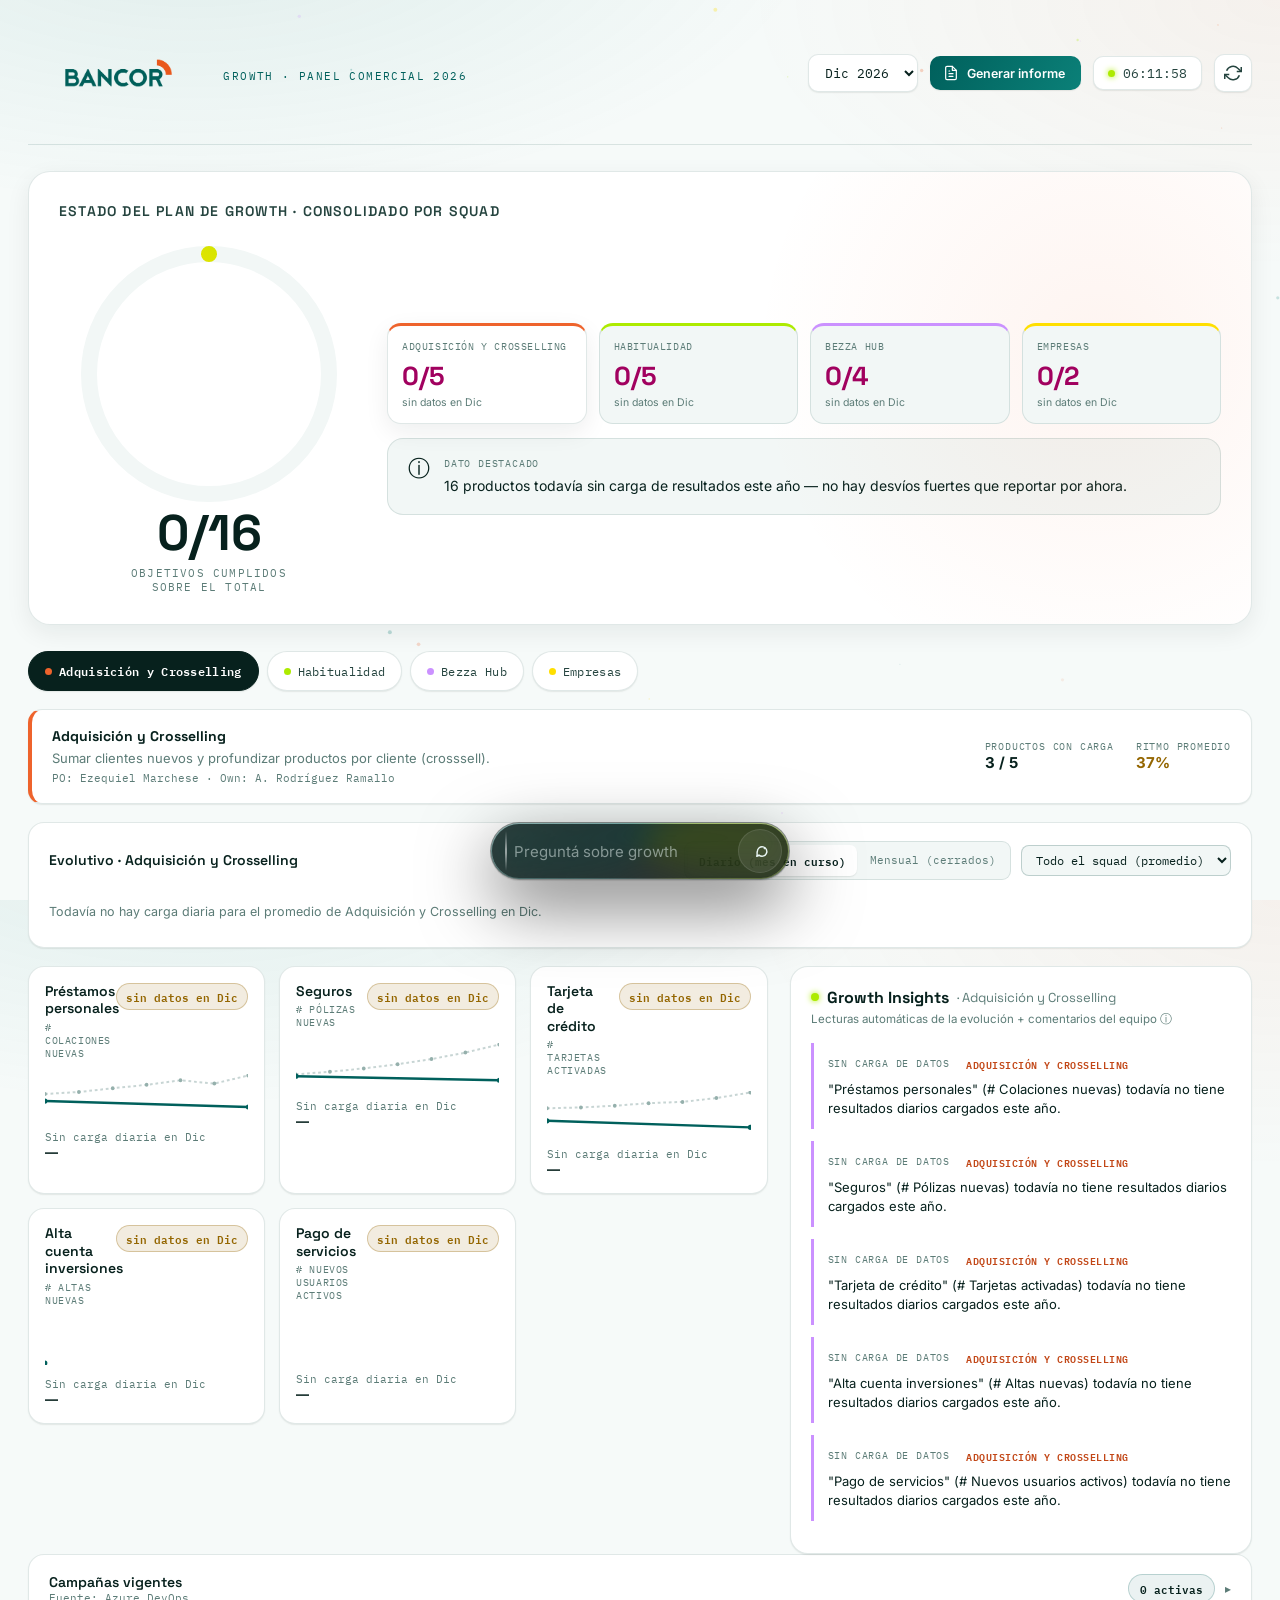
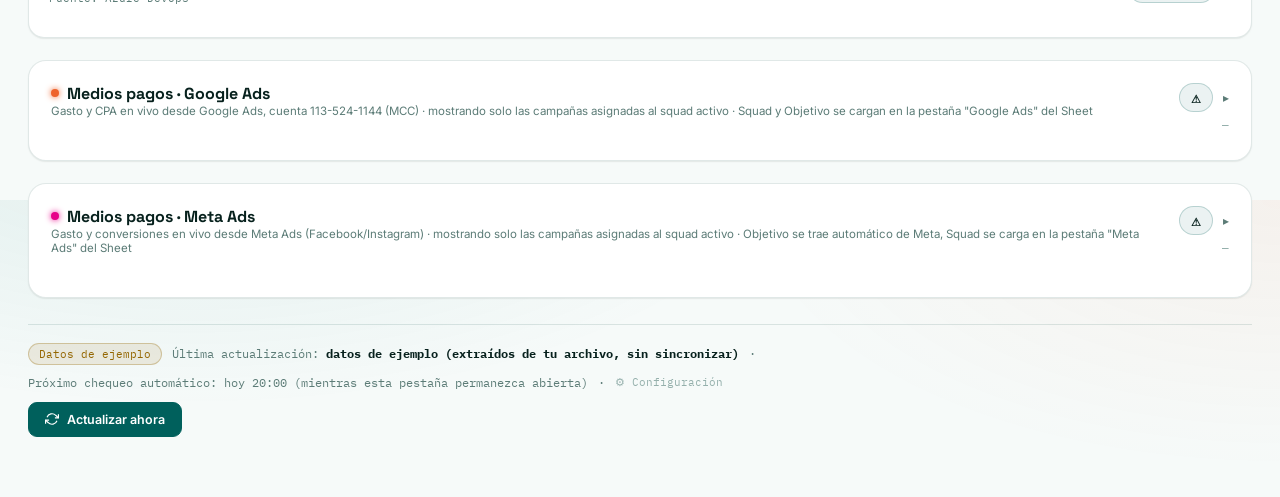
==== commit a7e48d50: "Add files via upload" ====
--- a/index.html
+++ b/index.html
@@ -1036,11 +1036,22 @@
 }
 
 // Intenta parsear la fecha de registro de un comentario en varios formatos
-// posibles (depende de cómo Apps Script haya volcado el objeto Date a texto
-// en el CSV: ISO, "dd/mm/aaaa hh:mm:ss" en formato AR, o el toString() nativo).
+// posibles. El formato REAL que devuelve el doGet del Sheet es "yyyy-MM-dd"
+// (vía Utilities.formatDate, sin hora) — se parsea con el constructor local
+// a propósito: new Date('yyyy-mm-dd') lo interpretaría como medianoche UTC,
+// y en husos horarios negativos (ej. Argentina, UTC-3) eso corre la fecha un
+// día para atrás al leerla en hora local. Los demás formatos quedan como
+// respaldo por si el formato de exportación cambia en el futuro.
 function parseFlexibleDate(str){
   if(!str) return null;
   const s = str.trim();
+  // yyyy-mm-dd (formato real de toCsvCell en el Apps Script)
+  const mISO = s.match(/^(\d{4})-(\d{2})-(\d{2})$/);
+  if(mISO){
+    const [, yyyy, mm, dd] = mISO;
+    const d = new Date(+yyyy, +mm-1, +dd);
+    if(!isNaN(d.getTime())) return d;
+  }
   // dd/mm/aaaa[ hh:mm[:ss]]
   const mDMY = s.match(/^(\d{1,2})\/(\d{1,2})\/(\d{4})(?:[ ,T]+(\d{1,2}):(\d{2})(?::(\d{2}))?)?/);
   if(mDMY){
@@ -1048,7 +1059,7 @@
     const d = new Date(+yyyy, +mm-1, +dd, +(hh||0), +(min||0), +(sec||0));
     if(!isNaN(d.getTime())) return d;
   }
-  // ISO u otros formatos que Date() entiende nativamente
+  // ISO con hora u otros formatos que Date() entiende nativamente
   const native = new Date(s);
   if(!isNaN(native.getTime())) return native;
   return null;
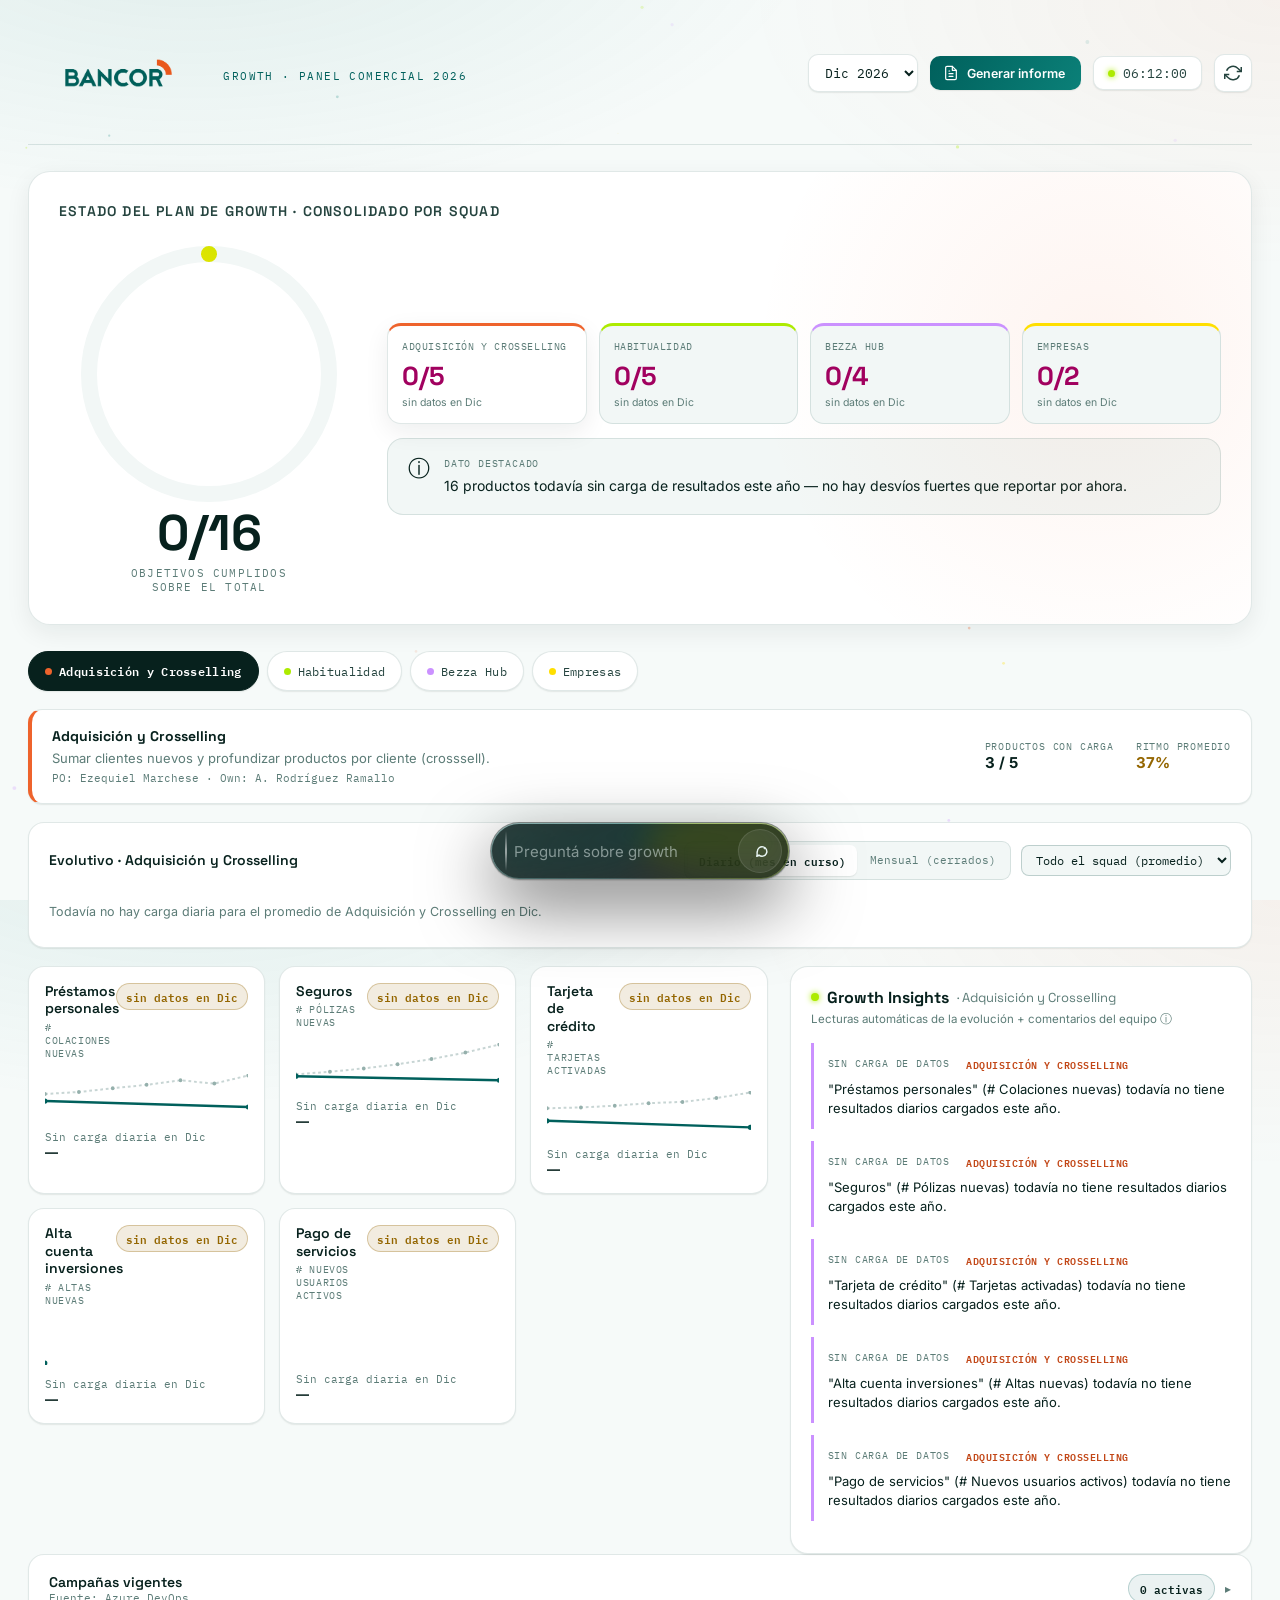
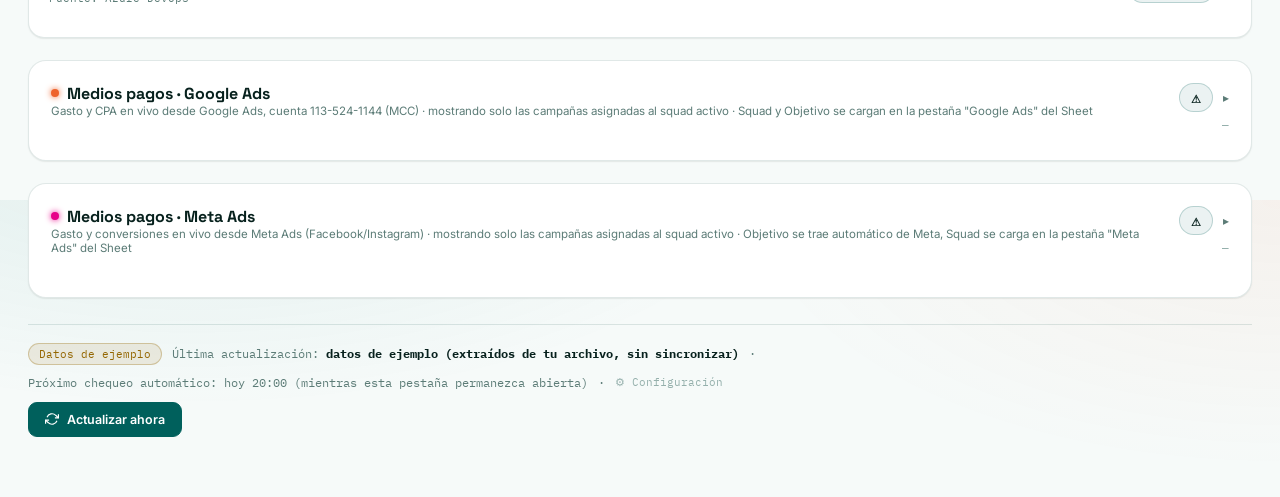
==== commit aeac3335: "Add files via upload" ====
--- a/index.html
+++ b/index.html
@@ -910,6 +910,48 @@
   return result;
 }
 
+// Recorre la misma estructura de bloques que parseMonthTab, pero en vez de
+// acumular valores arma un mapa (fila absoluta, columna absoluta) -> {squad,
+// prod, day} — para poder ubicar en qué squad/producto/día cae una NOTA de
+// celda (fila/col también absolutas, 1-indexadas desde el Apps Script).
+function buildCellCoordIndex(rows){
+  const index = {};
+  const maxR = rows.length;
+  let r = 0;
+  while(r < maxR){
+    const c0 = rows[r] ? rows[r][0] : '';
+    if(c0 && c0.includes('PO:')){
+      const namePart = c0.split('·')[0].trim().toUpperCase();
+      let squad = namePart;
+      for(const key in SQUAD_NAME_VARIANTS){ if(namePart.includes(key)){ squad = SQUAD_NAME_VARIANTS[key]; break; } }
+      const headerRow = rows[r+1] || [];
+      const prodCols = [];
+      for(let ci=2; ci<headerRow.length; ci++){
+        const h = norm(headerRow[ci]);
+        if(h && h.toUpperCase().startsWith('TOTAL')) break;
+        if(h) prodCols.push([ci, h]);
+      }
+      let rr = r+2;
+      while(rr < maxR){
+        const row = rows[rr] || [];
+        const c0b = norm(row[0]);
+        if(c0b.includes('PO:')) break;
+        const dia = parseFloat(row[0]);
+        if(!isNaN(dia) && row[0] !== ''){
+          prodCols.forEach(([ci,name])=>{ index[`${rr},${ci}`] = { squad, prod:name, day: dia }; });
+          rr++;
+        } else if(norm(row[1]) === 'TOTAL ACUM'){
+          break;
+        } else { rr++; }
+      }
+      while(rr < maxR && !(rows[rr] && norm(rows[rr][0]).includes('PO:'))) rr++;
+      r = rr; continue;
+    }
+    r++;
+  }
+  return index;
+}
+
 // Parsea la pestaña "Campañas" (tabla plana escrita por azure_to_sheets.py):
 // encabezado Nombre | Estado | Fecha inicio | Fecha fin | Squad/Canal | Presupuesto
 function parseCampaignsTab(rows){
@@ -1128,6 +1170,54 @@
 }
 window.GA_refreshPOComments = refreshPOComments;
 
+// Notas de celda de un mes puntual: {squad -> día -> [{prod, note}]}, ya
+// resueltas cruzando el JSON crudo del Apps Script con CELL_COORD_INDEX (el
+// mapa fila/col -> squad/prod/día armado al sincronizar). Fetch perezoso —
+// solo se pide el mes que el usuario efectivamente está mirando en el
+// evolutivo diario, no los 12 de una — con caché y dedupe de pedidos en vuelo.
+async function ensureNotesForMonth(monthLabel){
+  if(NOTES_CACHE[monthLabel]) return NOTES_CACHE[monthLabel];
+  if(NOTES_FETCH_PROMISES[monthLabel]) return NOTES_FETCH_PROMISES[monthLabel];
+  const coordIndex = CELL_COORD_INDEX[monthLabel];
+  if(!coordIndex) return null; // todavía no sincronizamos ese mes, nada para cruzar
+
+  const promise = (async ()=>{
+    try{
+      const cfg = await loadConfig();
+      if(!cfg || !cfg.appsScriptUrl) return null; // las notas solo se pueden leer vía Apps Script
+      const rawNotes = await fetchNotesViaAppsScript(cfg.appsScriptUrl, monthLabel);
+      const bySquadDay = {};
+      let matched = 0, unmatched = 0;
+      rawNotes.forEach(n=>{
+        const coord = coordIndex[`${n.row-1},${n.col-1}`];
+        if(!coord){ unmatched++; return; } // nota fuera de la grilla de datos (ej. en el encabezado)
+        matched++;
+        bySquadDay[coord.squad] = bySquadDay[coord.squad] || {};
+        bySquadDay[coord.squad][coord.day] = bySquadDay[coord.squad][coord.day] || [];
+        bySquadDay[coord.squad][coord.day].push({ prod: coord.prod, note: n.note });
+      });
+      console.log(`[Bancor Growth] Notas de ${monthLabel}: ${matched} cruzadas con datos, ${unmatched} fuera de la grilla (ignoradas).`);
+      NOTES_CACHE[monthLabel] = bySquadDay;
+      return bySquadDay;
+    }catch(err){
+      console.warn(`[Bancor Growth] No se pudieron leer las notas de "${monthLabel}":`, err && err.message ? err.message : err);
+      return null; // no cacheamos el fallo — el próximo hover/render puede reintentar
+    }finally{
+      delete NOTES_FETCH_PROMISES[monthLabel];
+    }
+  })();
+  NOTES_FETCH_PROMISES[monthLabel] = promise;
+  return promise;
+}
+
+// Notas ya resueltas para un squad+día puntual (requiere que ensureNotesForMonth
+// ya haya corrido para ese mes — si no, devuelve [] sin romper nada).
+function sheetNotesForDay(monthLabel, squad, day){
+  const bySquadDay = NOTES_CACHE[monthLabel];
+  if(!bySquadDay || !bySquadDay[squad] || !bySquadDay[squad][day]) return [];
+  return bySquadDay[squad][day];
+}
+
 
 // Combina Plan Anual + las 12 pestañas mensuales (ya parseadas) en el formato REAL_SEED
 function combineSheetData(planData, monthlyByTab){
@@ -1165,6 +1255,9 @@
 let GADS_ASSIGN = {}; // cargado desde la pestaña "Google Ads" del Sheet: id -> {squad, objetivo}
 let MADS_ASSIGN = {}; // cargado desde la pestaña "Meta Ads" del Sheet: id -> {squad}
 let PO_COMMENTS = {}; // cargado desde la pestaña "Comentarios PO" (informe semanal): squad -> [{date, texto, semana}]
+let CELL_COORD_INDEX = {}; // por mes: (fila,col) absolutas -> {squad, prod, day} — para ubicar notas de celda
+let NOTES_CACHE = {}; // por mes: squad -> día -> [{prod, note}] (notas de celda ya resueltas)
+let NOTES_FETCH_PROMISES = {}; // dedupe: evita pedir notas del mismo mes dos veces en simultáneo
 
 /* ---------- HELPERS ---------- */
 function fmtNum(n){
@@ -1347,6 +1440,20 @@
   return text;
 }
 
+// Notas de celda (no CSV, no confundir con fetchViaAppsScript) de una pestaña mensual:
+// [{row, col, note}, ...] 1-indexado. Solo funciona vía Apps Script (el endpoint
+// gviz público y el proxy propio no exponen notas) — si no hay appsScriptUrl
+// configurado, esta función ni se llama.
+async function fetchNotesViaAppsScript(appsScriptUrl, tabName){
+  const sep = appsScriptUrl.includes('?') ? '&' : '?';
+  const url = `${appsScriptUrl}${sep}notes=${encodeURIComponent(tabName)}&_cb=${Date.now()}`;
+  const text = await jsonpFetch(url);
+  if(typeof text !== 'string') throw new Error(`Respuesta inesperada del Apps Script (notas) en "${tabName}".`);
+  if(text.startsWith('ERROR:')) throw new Error(text);
+  try{ return JSON.parse(text); }
+  catch(e){ throw new Error(`El Apps Script no devolvió JSON válido de notas en "${tabName}".`); }
+}
+
 async function fetchTabCSV(sheetId, tabName, appsScriptUrl){
   if(appsScriptUrl){
     return await fetchViaAppsScript(appsScriptUrl, tabName);
@@ -1400,8 +1507,10 @@
     monthResults.forEach((res, idx)=>{
       const m = MONTHS[idx];
       if(res.status === 'fulfilled'){
-        const parsedMonth = parseMonthTab(parseCSV(res.value.csv));
+        const csvRows = parseCSV(res.value.csv);
+        const parsedMonth = parseMonthTab(csvRows);
         monthlyByTab[m] = parsedMonth;
+        CELL_COORD_INDEX[m] = buildCellCoordIndex(csvRows); // para poder ubicar notas de celda de este mes
         const squadsFound = Object.keys(parsedMonth);
         diag(`${m}: ${squadsFound.length ? squadsFound.join(', ') : 'sin bloques (pestaña vacía o no existe)'}`);
       } else {
@@ -1409,6 +1518,7 @@
         diag(`${m}: FALLÓ — ${res.reason && res.reason.message ? res.reason.message : res.reason}`);
       }
     });
+    NOTES_CACHE = {}; // la sync trajo bloques nuevos — invalidamos notas cacheadas de meses viejos
     showDiag();
     const seed = combineSheetData(planData, monthlyByTab);
     DATASET = buildWorkingDataset(seed);
@@ -1823,11 +1933,21 @@
   }
   if(point.realPct !== null) lines.push(`Cumplido: ${point.realPct.toFixed(0)}% · Objetivo a la fecha: ${point.objPct.toFixed(0)}%`);
 
+  // Notas de celda del Sheet (clic derecho → "Insertar nota"), cargadas ese
+  // mismo día en la fila correspondiente de este squad/producto.
+  const notes = sheetNotesForDay(series.monthLabel, seg, point.day);
+  if(notes.length){
+    lines.push('');
+    notes.forEach(n=> lines.push(`📝 ${n.prod}: "${n.note}"`));
+  }
+
+  // Comentarios de PO del informe semanal (distinto origen: se cargan en el
+  // modal de "Generar informe", no son notas de celda).
   const year = new Date(2026, series.monthIdx, 1).getFullYear();
   const comments = poCommentsForDay(seg, year, series.monthIdx, point.day);
   if(comments.length){
     lines.push('');
-    comments.forEach(c=> lines.push(`💬 PO: "${c.texto}"`));
+    comments.forEach(c=> lines.push(`💬 PO (informe semanal): "${c.texto}"`));
   }
   return lines.join('\n');
 }
@@ -1857,16 +1977,18 @@
   const { svg, w, h, x, y } = dailyChartSVG(series, color);
 
   // Un punto interactivo por cada día con carga (línea de Cumplido): al pasar el
-  // mouse muestra la cantidad real de ese día y, si el PO cargó un comentario ese
-  // mismo día, lo suma al tooltip. Los días con comentario quedan marcados con un
-  // punto lavanda visible aunque no se esté haciendo hover.
+  // mouse muestra la cantidad real de ese día, las notas de celda del Sheet
+  // (clic derecho → "Insertar nota") de ese día, y los comentarios de PO del
+  // informe semanal. Los días con alguna de las dos anotaciones quedan
+  // marcados con un punto lavanda visible aunque no se esté haciendo hover.
   const pointsHtml = series.points.filter(p=>p.realPct!==null).map(p=>{
     const leftPct = (x(p.day)/w*100).toFixed(2);
     const topPct = (y(p.realPct)/h*100).toFixed(2);
     const year = new Date(2026, series.monthIdx, 1).getFullYear();
-    const hasComment = poCommentsForDay(seg, year, series.monthIdx, p.day).length > 0;
+    const hasAnnotation = poCommentsForDay(seg, year, series.monthIdx, p.day).length > 0
+      || sheetNotesForDay(series.monthLabel, seg, p.day).length > 0;
     const tipClass = leftPct > 75 ? 'tip-right' : '';
-    return `<div class="ev-point has-tip ${tipClass} ${hasComment?'has-comment':''}" style="left:${leftPct}%; top:${topPct}%;" data-tip="${escAttr(dailyPointTooltip(seg, series, p))}"></div>`;
+    return `<div class="ev-point has-tip ${tipClass} ${hasAnnotation?'has-comment':''}" data-day="${p.day}" style="left:${leftPct}%; top:${topPct}%;" data-tip="${escAttr(dailyPointTooltip(seg, series, p))}"></div>`;
   }).join('');
 
   body.innerHTML = `
@@ -1879,10 +2001,21 @@
       <div style="font-family:var(--font-mono); font-size:10.5px; color:var(--ink-500); display:flex; align-items:center; gap:14px;">
         <span><span style="display:inline-block; width:10px; height:2px; background:var(--ink-300); vertical-align:middle; margin-right:4px;"></span>Objetivo</span>
         <span><span style="display:inline-block; width:10px; height:2px; background:${color}; vertical-align:middle; margin-right:4px;"></span>Cumplido</span>
-        <span><span style="display:inline-block; width:8px; height:8px; border-radius:50%; background:var(--lavender-fill); vertical-align:middle; margin-right:4px;"></span>Con comentario de PO</span>
-        <span class="ev-info-icon has-tip tip-right" data-tip="Pasá el mouse sobre cualquier día de la línea sólida (Cumplido) para ver la cantidad real acumulada ese día y, si el PO cargó un comentario esa fecha, lo vas a ver ahí mismo.">ⓘ</span>
+        <span><span style="display:inline-block; width:8px; height:8px; border-radius:50%; background:var(--lavender-fill); vertical-align:middle; margin-right:4px;"></span>Con nota/comentario</span>
+        <span class="ev-info-icon has-tip tip-right" data-tip="Pasá el mouse sobre cualquier día de la línea sólida (Cumplido) para ver la cantidad real acumulada. 📝 = nota de celda del Sheet ese día. 💬 = comentario de PO cargado en el informe semanal.">ⓘ</span>
       </div>
     </div>`;
+
+  // Fetch perezoso de las notas de este mes (si todavía no están en caché): al
+  // resolver, si seguís mirando el mismo squad/mes/vista, se vuelve a renderizar
+  // este mismo panel ya con las notas incluidas en los tooltips y los puntos.
+  if(!NOTES_CACHE[series.monthLabel]){
+    ensureNotesForMonth(series.monthLabel).then(result=>{
+      if(!result) return;
+      const stillSameView = ACTIVE_SEGMENT === seg && EVOLUTIVO_VIEW[seg] === 'diario' && SELECTED_MONTH_IDX === series.monthIdx;
+      if(stillSameView) renderDailyBody(seg, productFilter);
+    });
+  }
 }
 
 function renderEvolutivoBody(seg, productFilter){
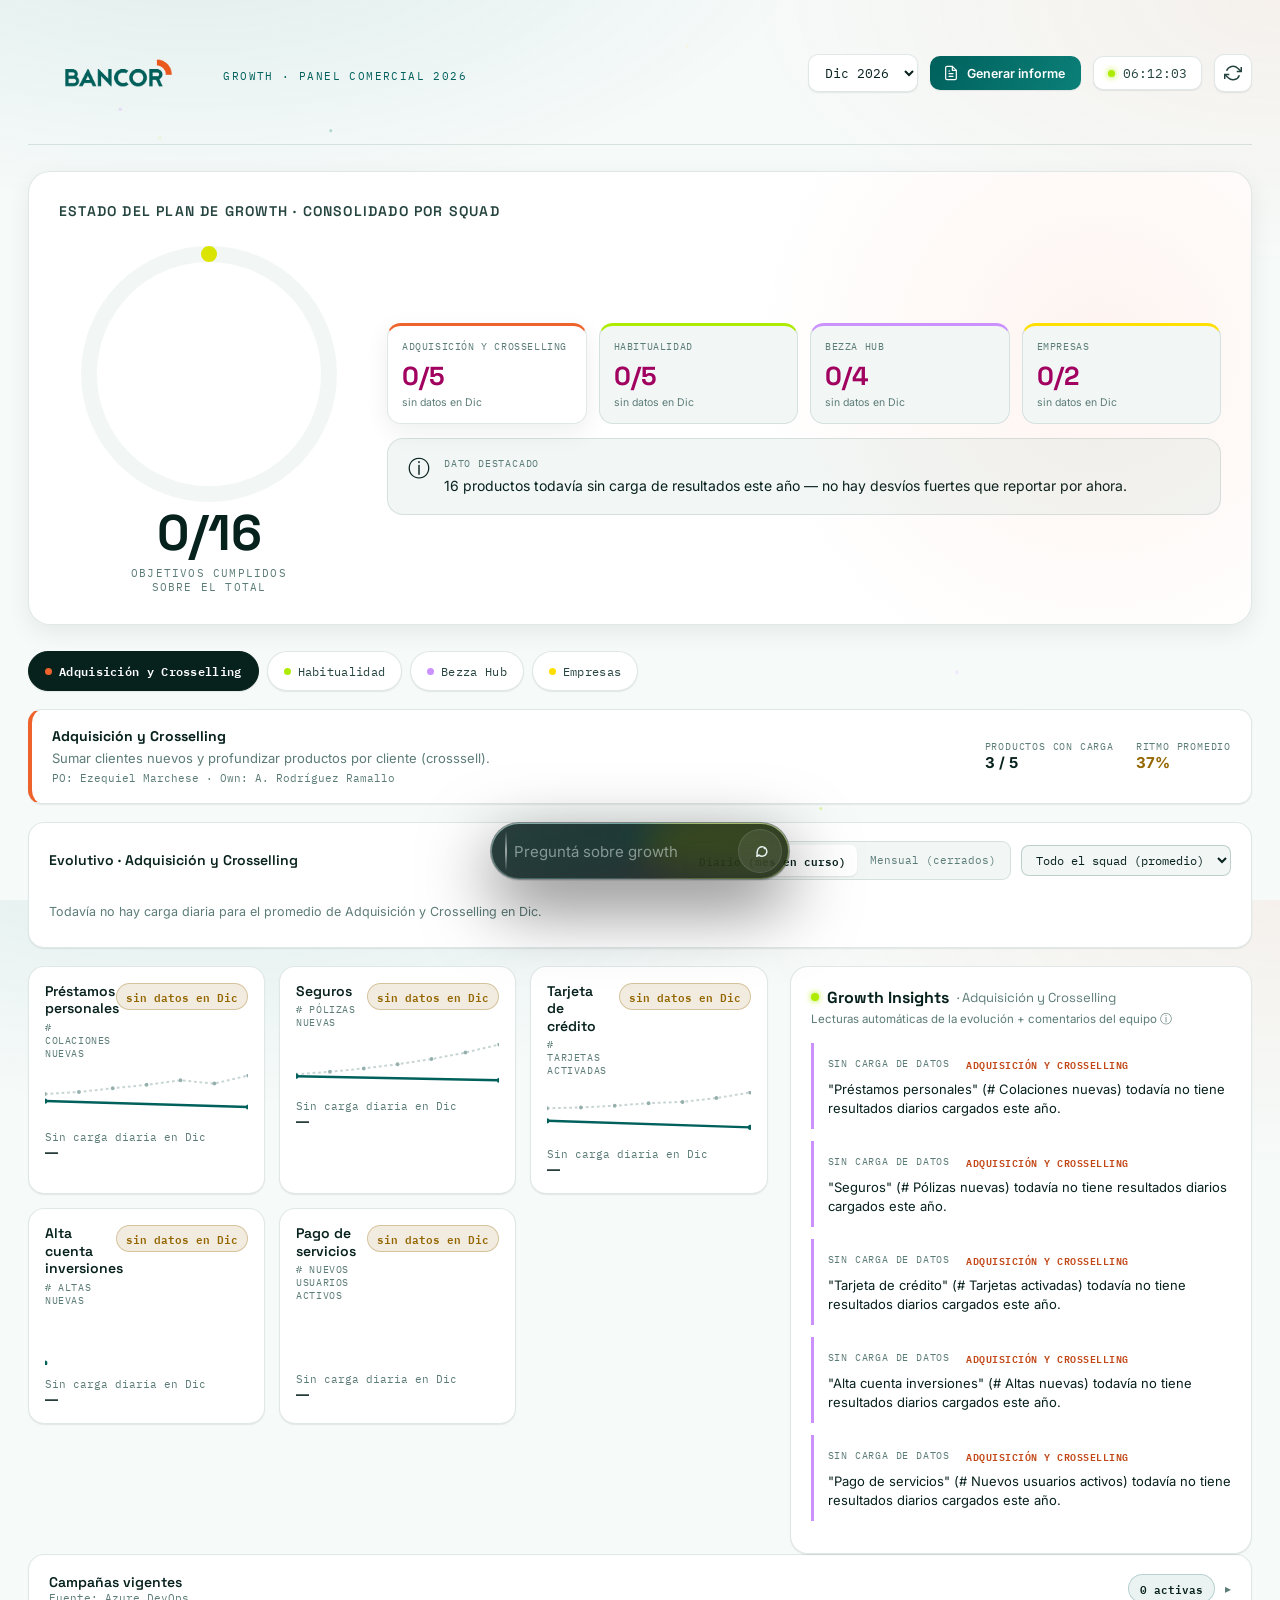
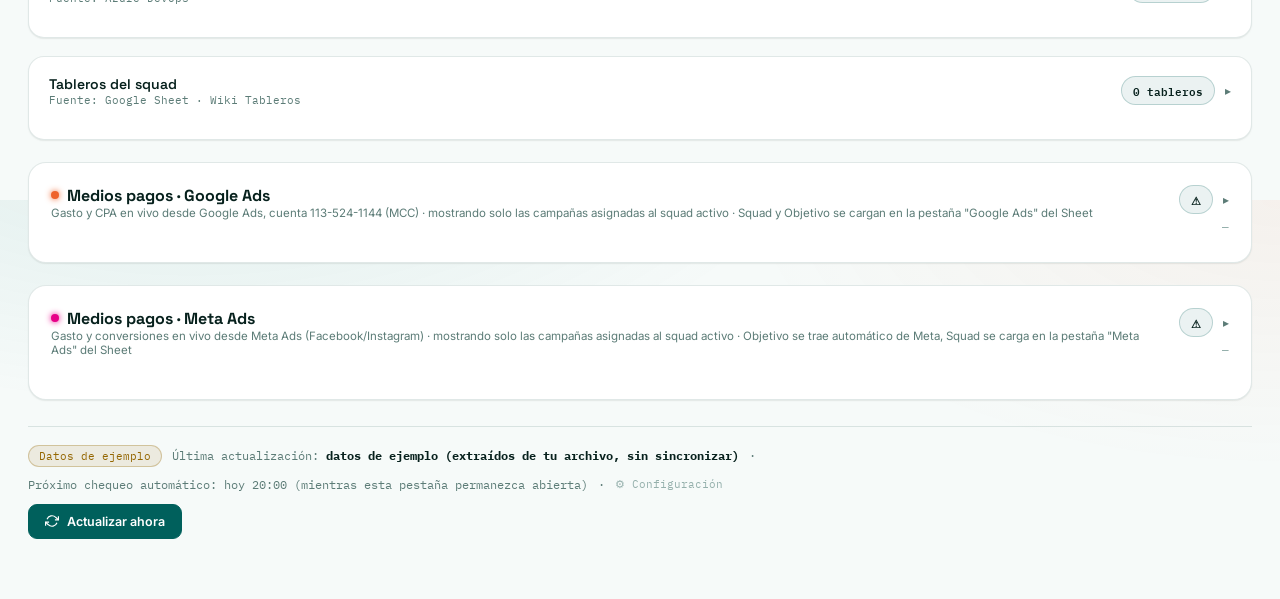
==== commit dbfc5ba0: "Add files via upload" ====
--- a/index.html
+++ b/index.html
@@ -356,6 +356,25 @@
   .campaign-card .cc-title{ font-family: var(--font-display); font-size:13.5px; font-weight:600; color: var(--ink-900); line-height:1.3; margin-bottom:8px; }
   .campaign-card .cc-interp-main{ font-size:12.5px; line-height:1.55; color: var(--ink-900); }
   .cp-empty{ font-size:12.5px; color: var(--ink-500); padding: 6px 0; }
+
+  /* ---------- WIKI TABLEROS (Power BI por squad) ---------- */
+  .tableros-panel{
+    background: var(--surface); border:1px solid var(--border); border-radius:16px;
+    padding:18px 20px; margin-bottom:18px; box-shadow: var(--shadow-sm);
+  }
+  .tableros-panel .cp-head{ display:flex; align-items:center; justify-content:space-between; margin-bottom:14px; flex-wrap:wrap; gap:8px; }
+  .tableros-panel h4{ font-family: var(--font-display); font-size:14px; font-weight:600; color:var(--ink-900); }
+  .tableros-panel .cp-sub{ font-family: var(--font-mono); font-size:10.5px; color: var(--ink-500); }
+  .tableros-grid{ display:grid; grid-template-columns: repeat(auto-fill, minmax(230px,1fr)); gap:14px; }
+  .tablero-card{
+    background: var(--surface); border:1px solid var(--border); border-radius:16px; padding:16px;
+    transition: all .25s ease; box-shadow: var(--shadow-sm); text-decoration:none; display:block;
+  }
+  .tablero-card:hover{ transform: translateY(-3px); border-color: var(--teal-500); box-shadow: var(--shadow-md); }
+  .tablero-card .tc-kpi-tag{ font-family: var(--font-mono); font-size:10px; font-weight:600; color: var(--teal-ink); letter-spacing:0.4px; margin-bottom:6px; display:inline-block; }
+  .tablero-card .tc-title{ font-family: var(--font-display); font-size:13.5px; font-weight:600; color: var(--ink-900); line-height:1.3; margin-bottom:6px; display:flex; align-items:center; gap:6px; }
+  .tablero-card .tc-title .tc-ext{ font-size:11px; color: var(--ink-300); }
+  .tablero-card .tc-funcion{ font-size:12.5px; line-height:1.55; color: var(--ink-500); }
 
   /* ---------- INSIGHTS FEED ---------- */
   .insights-panel{
@@ -558,6 +577,21 @@
       </div>
     </div>
     <div id="campaigns-groups"></div>
+  </div>
+
+  <!-- WIKI TABLEROS (Power BI por squad) -->
+  <div class="tableros-panel">
+    <div class="cp-head collapsible-head" id="tableros-toggle-row">
+      <div>
+        <h4>Tableros del squad</h4>
+        <div class="cp-sub" id="tableros-subtitle">Fuente: Google Sheet · Wiki Tableros</div>
+      </div>
+      <div class="panel-toggle-area">
+        <span class="panel-count-badge" id="tableros-count-badge">—</span>
+        <span class="panel-chevron" id="tableros-chevron">▸</span>
+      </div>
+    </div>
+    <div id="tableros-groups"></div>
   </div>
 
   <!-- PAID MEDIA (Google Ads) -->
@@ -988,6 +1022,38 @@
   return out;
 }
 
+// Pestaña "Wiki Tableros" del Sheet: directorio de tableros de Power BI que usa
+// cada squad para sus propias mediciones. Columnas: Squad | Tablero | Función | KPI | Link.
+// Si el squad cargado no matchea ninguno de los 4 squads conocidos, se descarta
+// (mapAreaPathToSquad ya devuelve null en ese caso, igual que con Campañas).
+function parseTablerosTab(rows){
+  if(!rows || !rows.length) return [];
+  const header = rows[0].map(h => norm(h).toLowerCase());
+  const idx = {
+    squad: header.findIndex(h => h === 'squad'),
+    tablero: header.findIndex(h => h.startsWith('tablero')),
+    funcion: header.findIndex(h => h.startsWith('función') || h.startsWith('funcion')),
+    kpi: header.findIndex(h => h.startsWith('kpi')),
+    link: header.findIndex(h => h.startsWith('link')),
+  };
+  const out = [];
+  for(let r=1; r<rows.length; r++){
+    const row = rows[r]; if(!row) continue;
+    const tablero = idx.tablero>=0 ? norm(row[idx.tablero]) : '';
+    if(!tablero) continue;
+    const squad = mapAreaPathToSquad(idx.squad>=0 ? row[idx.squad] : '');
+    if(!squad) continue; // squad no reconocido -> no se muestra
+    out.push({
+      squad,
+      tablero,
+      funcion: idx.funcion>=0 ? norm(row[idx.funcion]) : '',
+      kpi: idx.kpi>=0 ? norm(row[idx.kpi]) : '',
+      link: idx.link>=0 ? norm(row[idx.link]) : '',
+    });
+  }
+  return out;
+}
+
 // Pestaña "Google Ads": la escribe sola el proxy (api/google-ads-sheet-sync.js)
 // con ID/Nombre/Cuenta/Estado/Gasto/CPA recalculados en cada sync, y el equipo
 // carga a mano las columnas Squad y Objetivo directo en el Sheet (nunca se pisan
@@ -1252,6 +1318,7 @@
 let ACTIVE_SEGMENT = null;
 let isDemo = true;
 let CAMPAIGNS = []; // cargado desde la pestaña "Campañas" del Sheet (Azure DevOps)
+let TABLEROS = []; // cargado desde la pestaña "Wiki Tableros" del Sheet (directorio Power BI por squad)
 let GADS_ASSIGN = {}; // cargado desde la pestaña "Google Ads" del Sheet: id -> {squad, objetivo}
 let MADS_ASSIGN = {}; // cargado desde la pestaña "Meta Ads" del Sheet: id -> {squad}
 let PO_COMMENTS = {}; // cargado desde la pestaña "Comentarios PO" (informe semanal): squad -> [{date, texto, semana}]
@@ -1536,6 +1603,18 @@
       diag(`Campañas: sin datos todavía (${campErr && campErr.message ? campErr.message : campErr})`);
     }
 
+    // Pestaña "Wiki Tableros": directorio de tableros de Power BI por squad — opcional
+    // y separada del resto, igual criterio que Campañas: si no existe todavía, no
+    // rompe la sincronización principal, solo queda TABLEROS vacío.
+    try{
+      const tablerosCSV = await fetchTabCSV(cfg.sheetId, 'Wiki Tableros', cfg.appsScriptUrl);
+      TABLEROS = parseTablerosTab(parseCSV(tablerosCSV));
+      diag(`Wiki Tableros OK — ${TABLEROS.length} tableros`);
+    }catch(tabErr){
+      TABLEROS = [];
+      diag(`Wiki Tableros: sin datos todavía (${tabErr && tabErr.message ? tabErr.message : tabErr})`);
+    }
+
     // Pestaña "Google Ads": igual de opcional — el proxy la crea sola en el primer sync.
     // Si todavía no existe, no rompe nada, el panel de Paid Media sigue mostrando
     // gasto/CPA en vivo, solo sin squad ni ritmo hasta que exista.
@@ -1573,7 +1652,7 @@
       diag(`Comentarios PO: sin datos todavía (${commentsErr && commentsErr.message ? commentsErr.message : commentsErr})`);
     }
 
-    await saveCache({seed, campaigns: CAMPAIGNS, googleAdsAssign: GADS_ASSIGN, metaAdsAssign: MADS_ASSIGN, poComments: PO_COMMENTS, fetchedAt: new Date().toISOString()});
+    await saveCache({seed, campaigns: CAMPAIGNS, tableros: TABLEROS, googleAdsAssign: GADS_ASSIGN, metaAdsAssign: MADS_ASSIGN, poComments: PO_COMMENTS, fetchedAt: new Date().toISOString()});
     if(!ACTIVE_SEGMENT || !DATASET[ACTIVE_SEGMENT]) ACTIVE_SEGMENT = Object.keys(DATASET)[0];
     renderAll();
     renderPaidMedia();
@@ -2292,12 +2371,62 @@
     </div>`).join('')}</div>`;
 }
 
+let TABLEROS_COLLAPSED = true; // colapsado por default
+
+function toggleTablerosPanel(){
+  TABLEROS_COLLAPSED = !TABLEROS_COLLAPSED;
+  renderTableros();
+}
+
+function renderTableros(){
+  const wrap = document.getElementById('tableros-groups');
+  const sub = document.getElementById('tableros-subtitle');
+  const countBadge = document.getElementById('tableros-count-badge');
+  const chevron = document.getElementById('tableros-chevron');
+  if(!wrap) return;
+
+  wrap.style.display = TABLEROS_COLLAPSED ? 'none' : 'block';
+  if(chevron) chevron.classList.toggle('open', !TABLEROS_COLLAPSED);
+
+  // Directorio de referencia, no tiene corte mensual — no se gatea por
+  // SELECTED_MONTH_IDX como Campañas, se filtra solo por squad activo.
+  const tabsDelSquad = TABLEROS.filter(t => t.squad === ACTIVE_SEGMENT);
+
+  if(countBadge){
+    countBadge.textContent = `${tabsDelSquad.length} tablero${tabsDelSquad.length===1?'':'s'}`;
+  }
+
+  if(TABLEROS_COLLAPSED) return;
+
+  if(sub) sub.textContent = `Fuente: Google Sheet · Wiki Tableros · squad activo: ${ACTIVE_SEGMENT || '—'}`;
+
+  if(!TABLEROS.length){
+    wrap.innerHTML = `<div class="cp-empty">Todavía no hay datos de la pestaña "Wiki Tableros" del Sheet.</div>`;
+    return;
+  }
+
+  if(!tabsDelSquad.length){
+    wrap.innerHTML = `<div class="cp-empty">No hay tableros cargados para el squad "${ACTIVE_SEGMENT}".</div>`;
+    return;
+  }
+
+  wrap.innerHTML = `<div class="tableros-grid">${tabsDelSquad.map(t=>{
+    const card = `
+      <div class="tc-kpi-tag">${t.kpi || 'KPI sin definir'}</div>
+      <div class="tc-title">${t.tablero || '(sin nombre)'}${t.link ? ' <span class="tc-ext">↗</span>' : ''}</div>
+      <div class="tc-funcion">${t.funcion || '<span class="cp-empty" style="padding:0;">Sin función cargada todavía.</span>'}</div>`;
+    return t.link
+      ? `<a class="tablero-card" href="${t.link}" target="_blank" rel="noopener noreferrer">${card}</a>`
+      : `<div class="tablero-card">${card}</div>`;
+  }).join('')}</div>`;
+}
+
 function renderAll(){
   if(!ACTIVE_SEGMENT || !DATASET[ACTIVE_SEGMENT]) ACTIVE_SEGMENT = Object.keys(DATASET)[0];
   populateMonthSelect();
   const steps = [
     ['hero', renderHero], ['tabs', renderTabs], ['resumen de squad', renderSquadSummary],
-    ['tarjetas', renderCards], ['insights', renderInsights], ['campañas', renderCampaigns]
+    ['tarjetas', renderCards], ['insights', renderInsights], ['campañas', renderCampaigns], ['tableros', renderTableros]
   ];
   steps.forEach(([name, fn])=>{
     try{ fn(); }catch(e){ console.error(`[Bancor Growth] error en ${name}:`, e); }
@@ -2707,6 +2836,7 @@
     if(cache && cache.seed){
       DATASET = buildWorkingDataset(cache.seed); isDemo = false; ACTIVE_SEGMENT = Object.keys(DATASET)[0];
       CAMPAIGNS = cache.campaigns || [];
+      TABLEROS = cache.tableros || [];
       GADS_ASSIGN = cache.googleAdsAssign || {};
       MADS_ASSIGN = cache.metaAdsAssign || {};
       // Revivir los Date (JSON.stringify los guardó como string ISO) y normalizar
@@ -2731,6 +2861,8 @@
   document.getElementById('settings-link').onclick = ()=> document.getElementById('settings-overlay').classList.add('open');
   const campToggleRow = document.getElementById('campaigns-toggle-row');
   if(campToggleRow) campToggleRow.onclick = toggleCampaignsPanel;
+  const tabToggleRow = document.getElementById('tableros-toggle-row');
+  if(tabToggleRow) tabToggleRow.onclick = toggleTablerosPanel;
   const pmToggleRow = document.getElementById('paidmedia-toggle-row');
   if(pmToggleRow) pmToggleRow.onclick = togglePaidMediaPanel;
   const mmToggleRow = document.getElementById('metamedia-toggle-row');
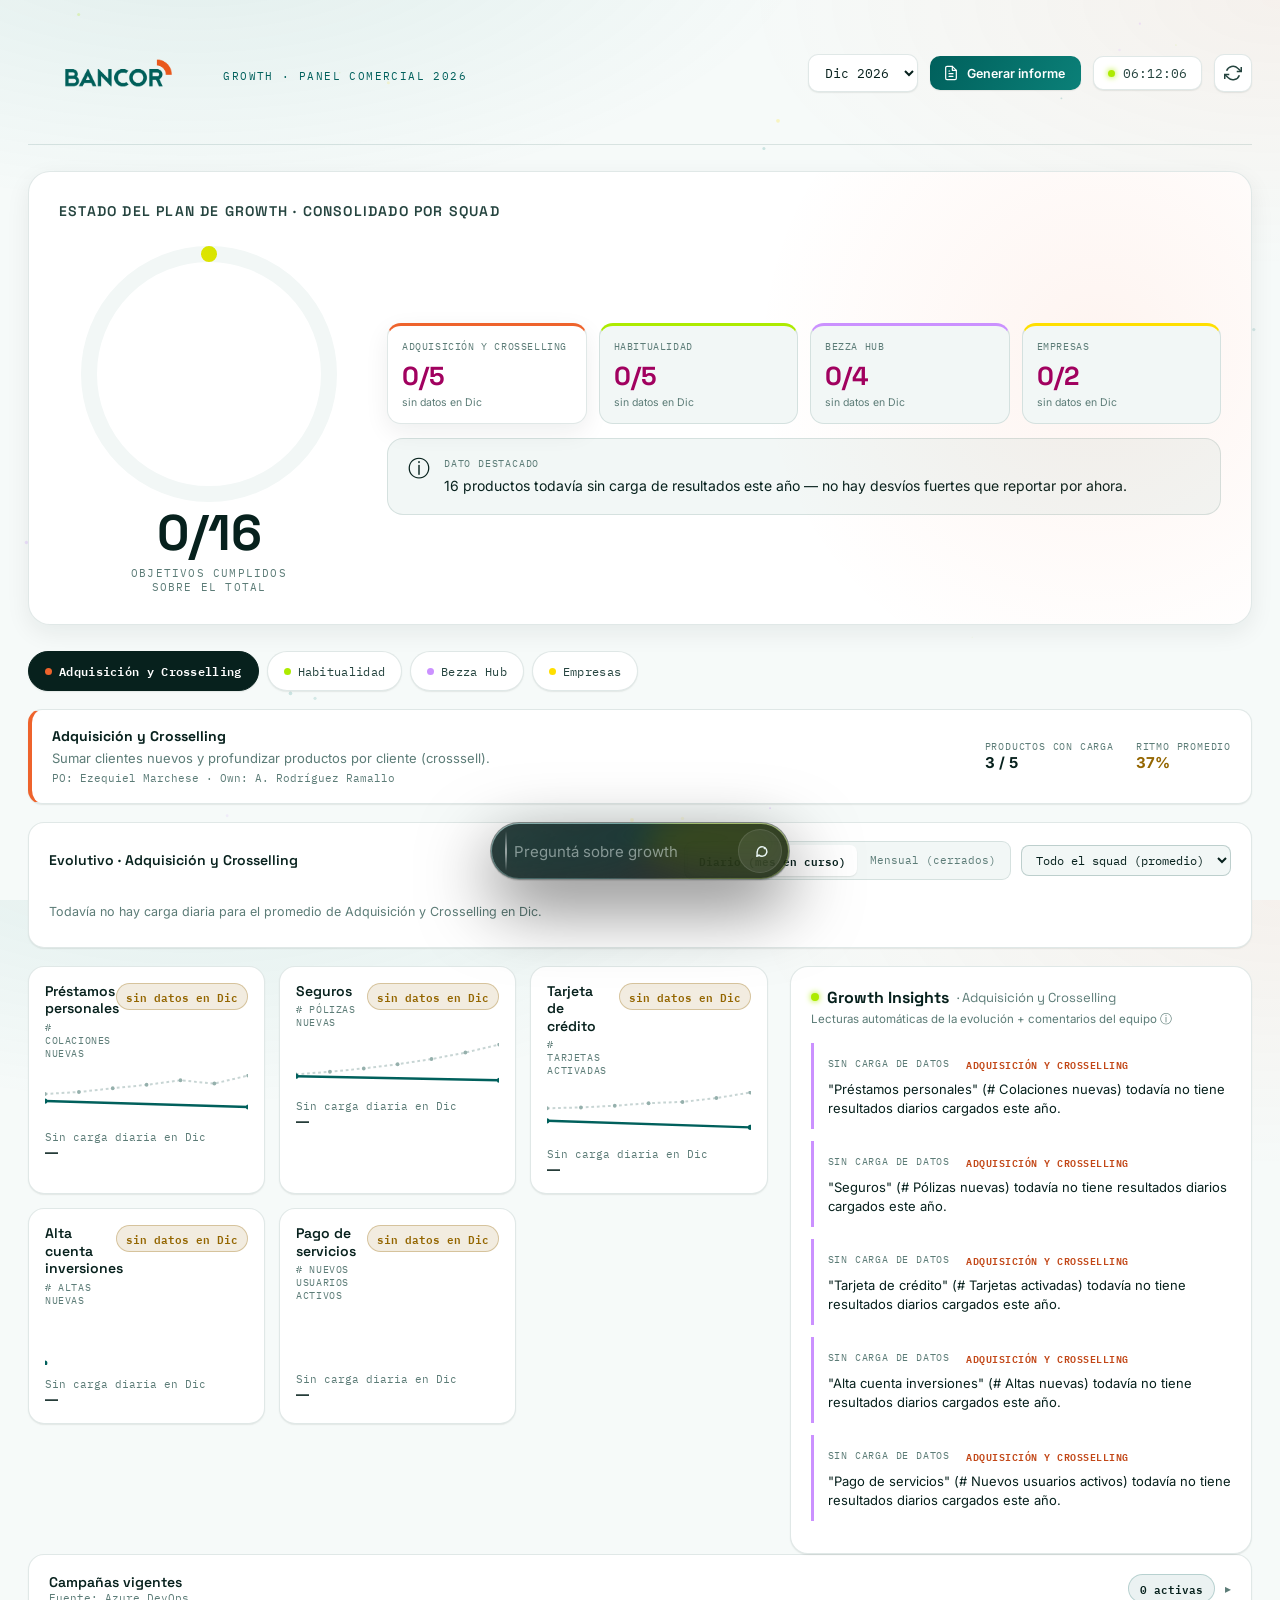
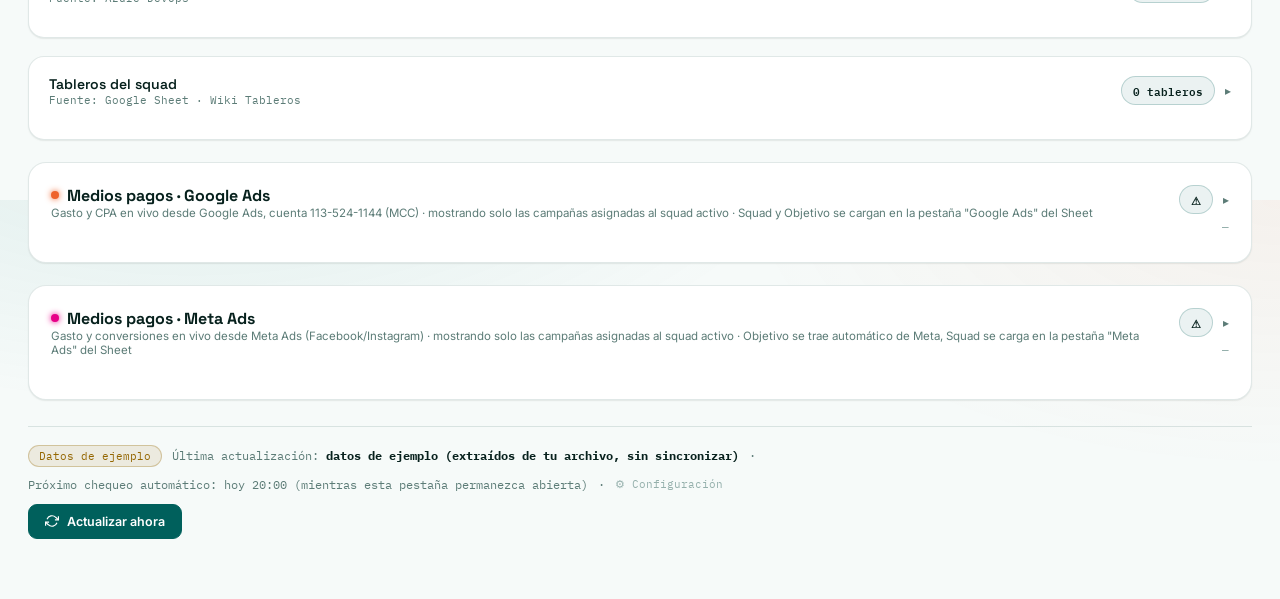
==== commit 8acdee3a: "Add files via upload" ====
--- a/index.html
+++ b/index.html
@@ -368,13 +368,26 @@
   .tableros-grid{ display:grid; grid-template-columns: repeat(auto-fill, minmax(230px,1fr)); gap:14px; }
   .tablero-card{
     background: var(--surface); border:1px solid var(--border); border-radius:16px; padding:16px;
-    transition: all .25s ease; box-shadow: var(--shadow-sm); text-decoration:none; display:block;
+    transition: all .25s ease; box-shadow: var(--shadow-sm);
   }
   .tablero-card:hover{ transform: translateY(-3px); border-color: var(--teal-500); box-shadow: var(--shadow-md); }
-  .tablero-card .tc-kpi-tag{ font-family: var(--font-mono); font-size:10px; font-weight:600; color: var(--teal-ink); letter-spacing:0.4px; margin-bottom:6px; display:inline-block; }
-  .tablero-card .tc-title{ font-family: var(--font-display); font-size:13.5px; font-weight:600; color: var(--ink-900); line-height:1.3; margin-bottom:6px; display:flex; align-items:center; gap:6px; }
-  .tablero-card .tc-title .tc-ext{ font-size:11px; color: var(--ink-300); }
-  .tablero-card .tc-funcion{ font-size:12.5px; line-height:1.55; color: var(--ink-500); }
+  .tablero-card .tc-title-link{
+    font-family: var(--font-display); font-size:14px; font-weight:700; color: var(--teal-700);
+    line-height:1.3; margin-bottom:7px; display:flex; align-items:center; gap:6px; text-decoration:none;
+  }
+  .tablero-card .tc-title-link:hover{ text-decoration:underline; color: var(--teal-600); }
+  .tablero-card .tc-title-plain{
+    font-family: var(--font-display); font-size:14px; font-weight:700; color: var(--ink-900);
+    line-height:1.3; margin-bottom:7px; display:block;
+  }
+  .tablero-card .tc-ext{ font-size:11px; color: var(--teal-500); flex-shrink:0; }
+  .tablero-card .tc-funcion{ font-size:12.5px; line-height:1.55; color: var(--ink-500); margin-bottom:12px; }
+  .tc-kpi-tags{ display:flex; flex-wrap:wrap; gap:6px; }
+  .tc-kpi-pill{
+    font-family: var(--font-mono); font-size:10px; font-weight:600; color: var(--teal-ink);
+    background: rgba(0,96,92,0.08); border:1px solid rgba(0,96,92,0.22);
+    padding:3px 9px; border-radius:999px; letter-spacing:0.3px; white-space:nowrap;
+  }
 
   /* ---------- INSIGHTS FEED ---------- */
   .insights-panel{
@@ -2411,13 +2424,23 @@
   }
 
   wrap.innerHTML = `<div class="tableros-grid">${tabsDelSquad.map(t=>{
-    const card = `
-      <div class="tc-kpi-tag">${t.kpi || 'KPI sin definir'}</div>
-      <div class="tc-title">${t.tablero || '(sin nombre)'}${t.link ? ' <span class="tc-ext">↗</span>' : ''}</div>
-      <div class="tc-funcion">${t.funcion || '<span class="cp-empty" style="padding:0;">Sin función cargada todavía.</span>'}</div>`;
-    return t.link
-      ? `<a class="tablero-card" href="${t.link}" target="_blank" rel="noopener noreferrer">${card}</a>`
-      : `<div class="tablero-card">${card}</div>`;
+    // La columna Kpi puede traer más de un indicador separado por coma, punto y
+    // coma, o " y " — se parten en pastillas individuales en vez de un tag único.
+    const kpiList = (t.kpi || '')
+      .split(/,|;|\s+y\s+/i)
+      .map(k=>k.trim())
+      .filter(Boolean);
+    const titleHTML = t.link
+      ? `<a class="tc-title-link" href="${t.link}" target="_blank" rel="noopener noreferrer">${t.tablero || '(sin nombre)'} <span class="tc-ext">↗</span></a>`
+      : `<span class="tc-title-plain">${t.tablero || '(sin nombre)'}</span>`;
+    const kpiHTML = kpiList.length
+      ? `<div class="tc-kpi-tags">${kpiList.map(k=>`<span class="tc-kpi-pill">${k}</span>`).join('')}</div>`
+      : `<div class="tc-kpi-tags"><span class="tc-kpi-pill" style="color:var(--ink-300); background:transparent; border-style:dashed;">KPI sin definir</span></div>`;
+    return `<div class="tablero-card">
+      ${titleHTML}
+      <div class="tc-funcion">${t.funcion || '<span class="cp-empty" style="padding:0;">Sin función cargada todavía.</span>'}</div>
+      ${kpiHTML}
+    </div>`;
   }).join('')}</div>`;
 }
 
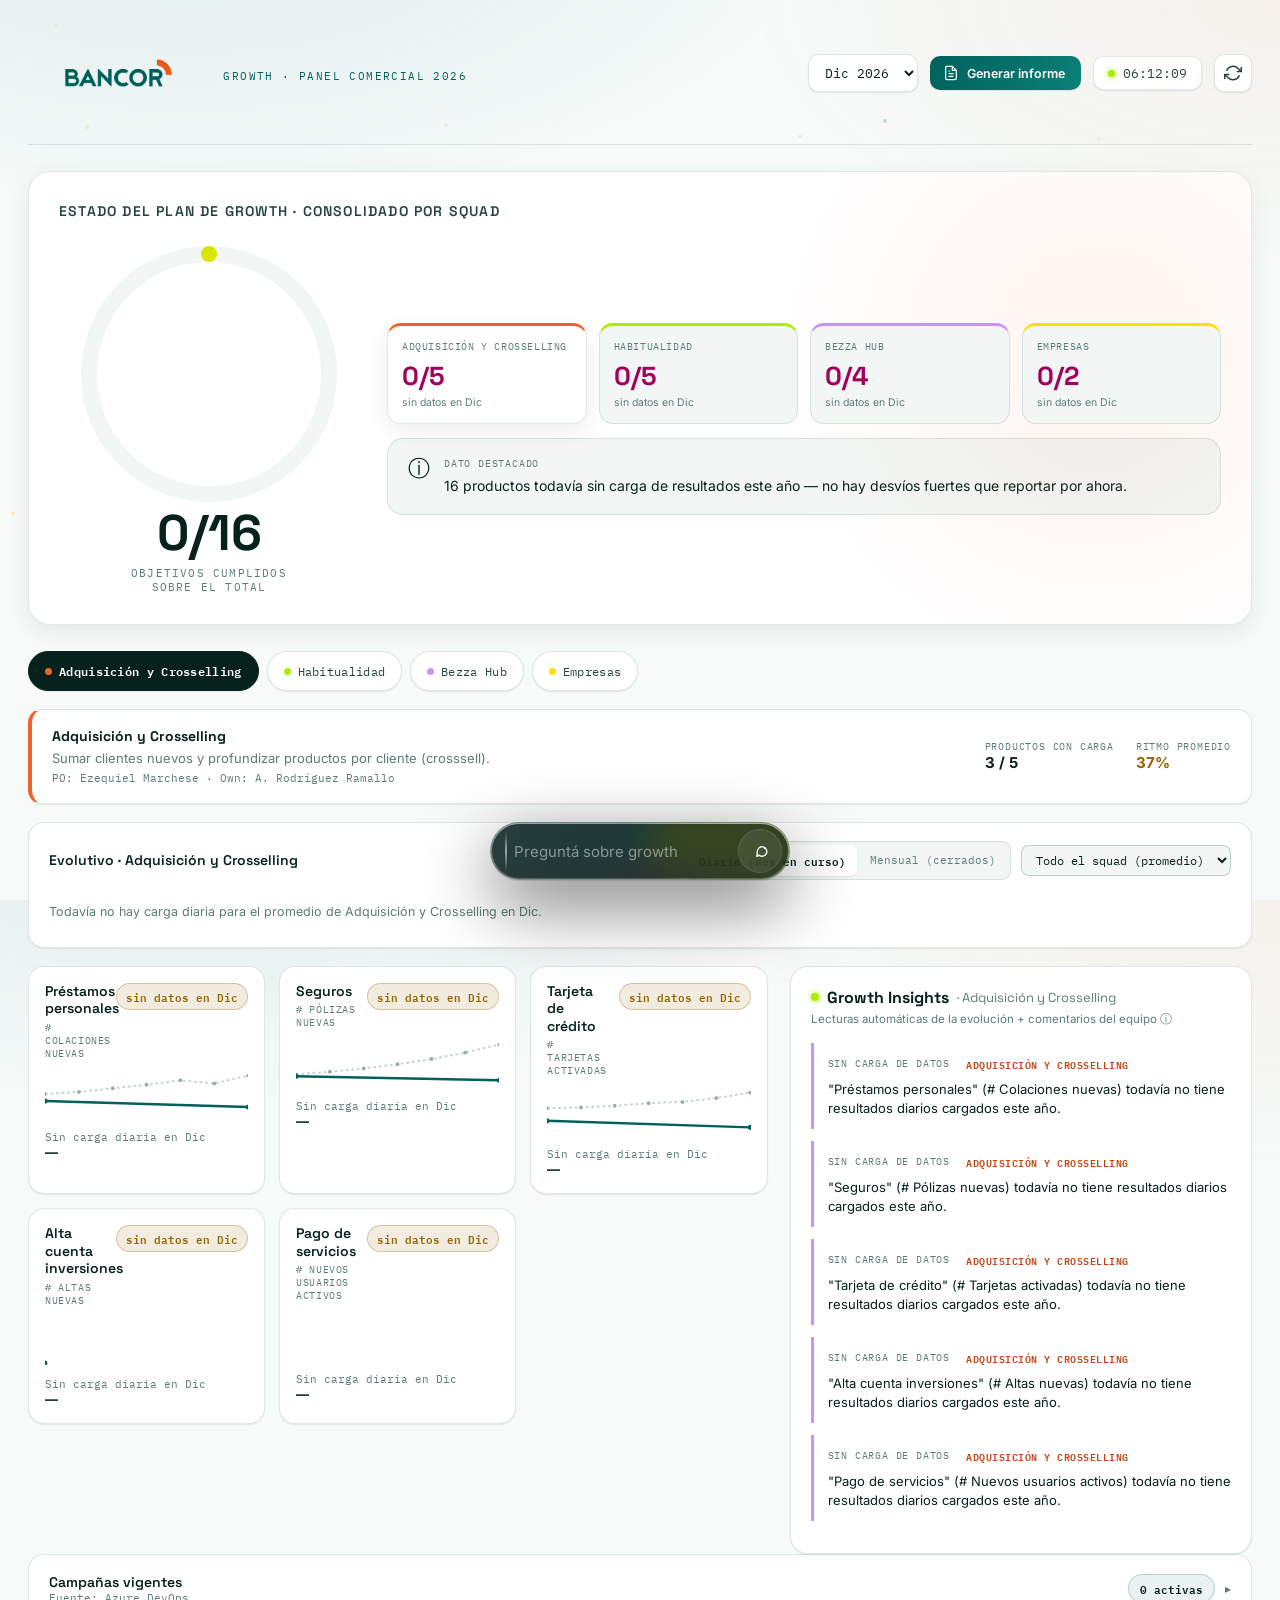
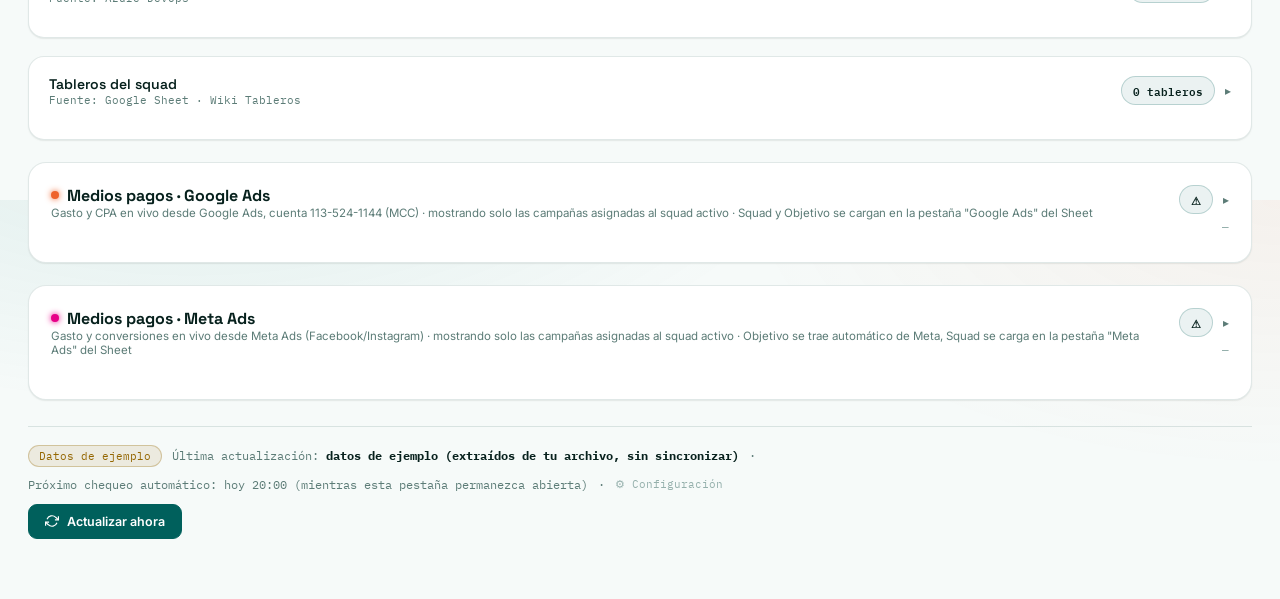
==== commit 0877a372: "Add files via upload" ====
--- a/index.html
+++ b/index.html
@@ -1943,7 +1943,7 @@
   let products;
   if(!productFilter || productFilter === '__squad__'){
     products = Object.entries(sq.products)
-      .filter(([, p]) => p.dailyByMonth[monthLabel] && p.plan[monthIdx] !== null && p.plan[monthIdx] !== undefined && p.plan[monthIdx] > 0)
+      .filter(([, p]) => p.dailyByMonth[monthLabel] && p.plan[monthIdx] !== null && p.plan[monthIdx] !== undefined && p.plan[monthIdx] >= 1)
       .map(([name, p]) => ({ ...p, name }));
   } else {
     const p = sq.products[productFilter];
@@ -1967,8 +1967,11 @@
     products.forEach((p,i)=>{
       const v = p.dailyByMonth[monthLabel][d-1];
       if(v !== null && v !== undefined){ runningSums[i] += v; }
-      realPcts.push(runningSums[i] / p.plan[monthIdx] * 100);
-      breakdown.push({ name: p.name || null, kpi: p.kpi, dayValue: (v!==null && v!==undefined) ? v : null, cumAbs: runningSums[i] });
+      // Tope defensivo: un solo producto con una meta mal cargada (ej. casi
+      // cero) no debería poder disparar el promedio del squad a miles de
+      // puntos porcentuales. 500% ya es "muy por encima", no hace falta más.
+      realPcts.push(Math.min(500, runningSums[i] / p.plan[monthIdx] * 100));
+      breakdown.push({ name: p.name || null, kpi: p.kpi, dayValue: (v!==null && v!==undefined) ? v : null, cumAbs: runningSums[i], target: p.plan[monthIdx] });
     });
     const objPct = (d / daysInMonthCount) * 100;
     const realPct = realPcts.reduce((a,b)=>a+b,0) / realPcts.length;
@@ -2020,7 +2023,8 @@
     if(b.dayValue !== null) lines.push(`Carga de ese día: +${fmtInt(b.dayValue)}`);
   } else {
     point.breakdown.forEach(b=>{
-      lines.push(`${b.name}: ${fmtInt(b.cumAbs)} acum.${b.dayValue!==null ? ` (+${fmtInt(b.dayValue)} ese día)` : ''}`);
+      const pctStr = (b.target && b.target>0) ? ` — ${(b.cumAbs/b.target*100).toFixed(0)}% de ${fmtInt(b.target)}` : ' — meta del mes no definida o en cero';
+      lines.push(`${b.name}: ${fmtInt(b.cumAbs)} acum.${b.dayValue!==null ? ` (+${fmtInt(b.dayValue)} ese día)` : ''}${pctStr}`);
     });
   }
   if(point.realPct !== null) lines.push(`Cumplido: ${point.realPct.toFixed(0)}% · Objetivo a la fecha: ${point.objPct.toFixed(0)}%`);
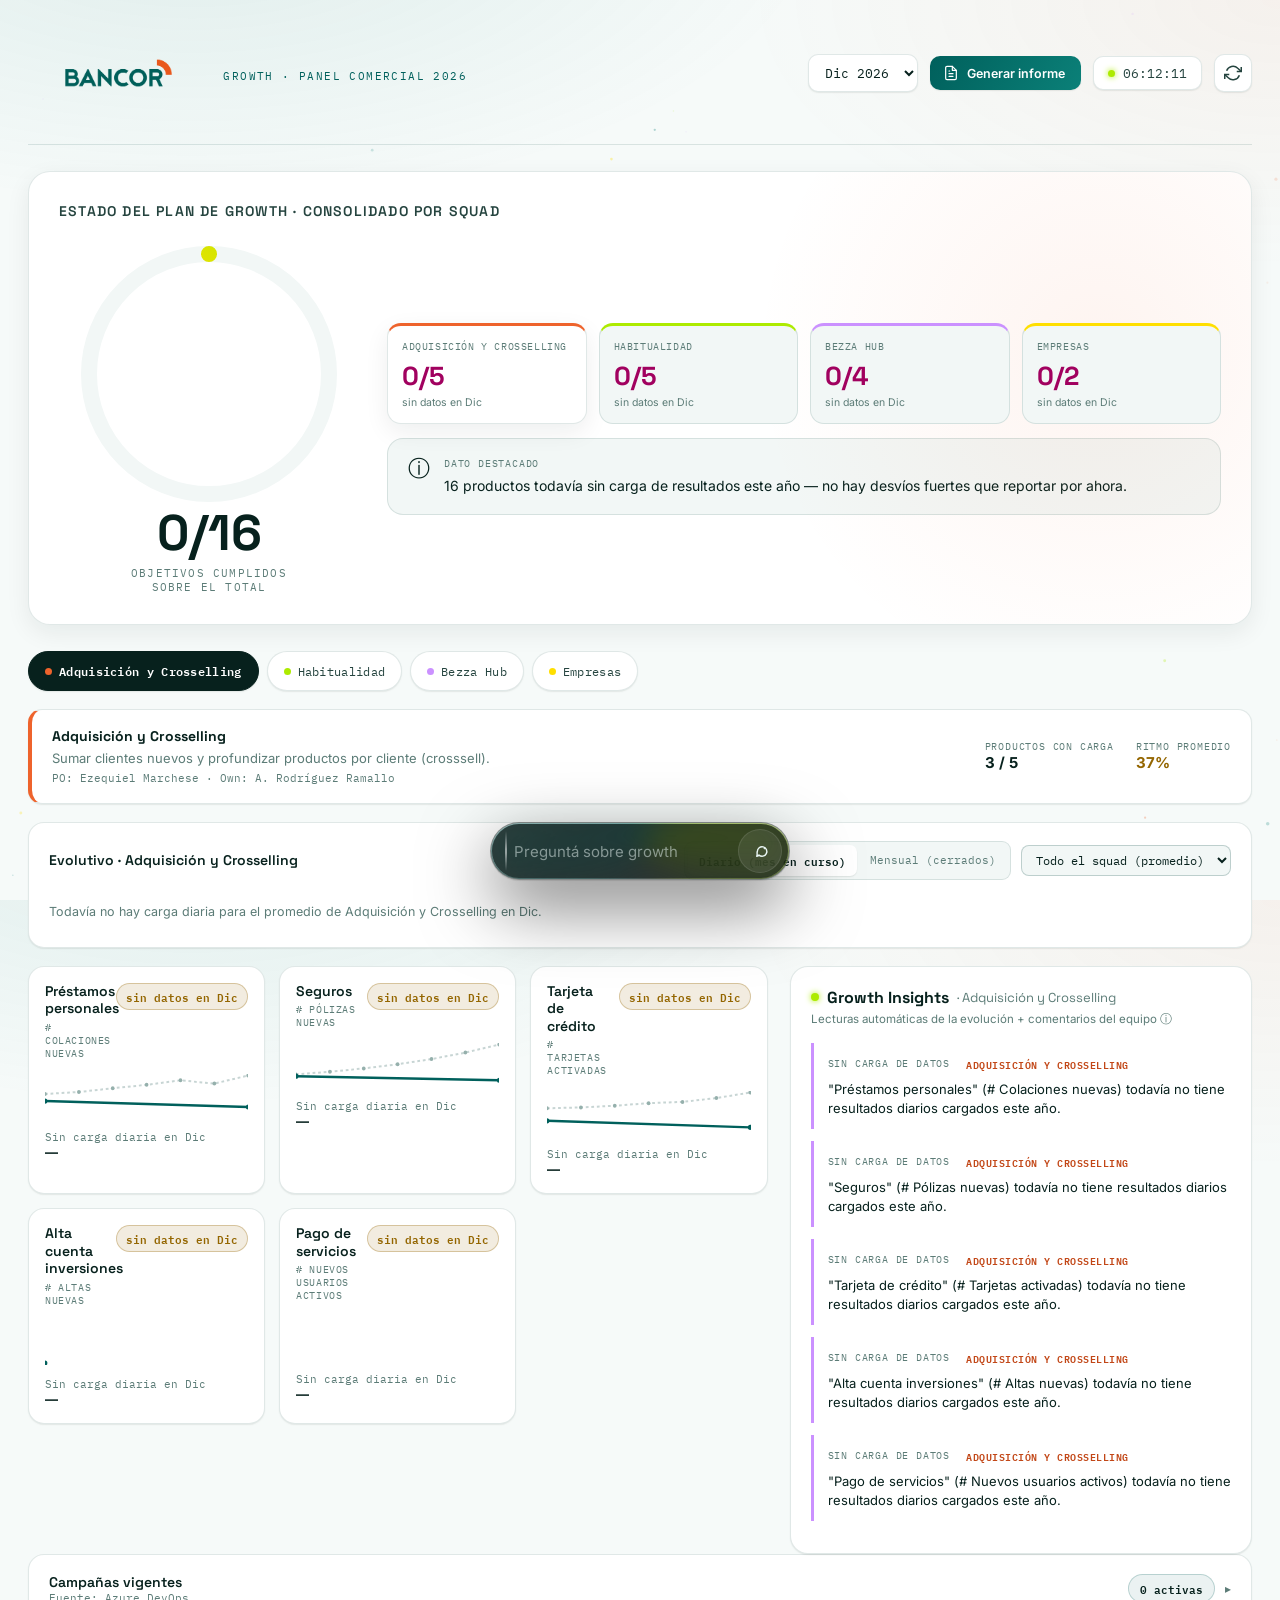
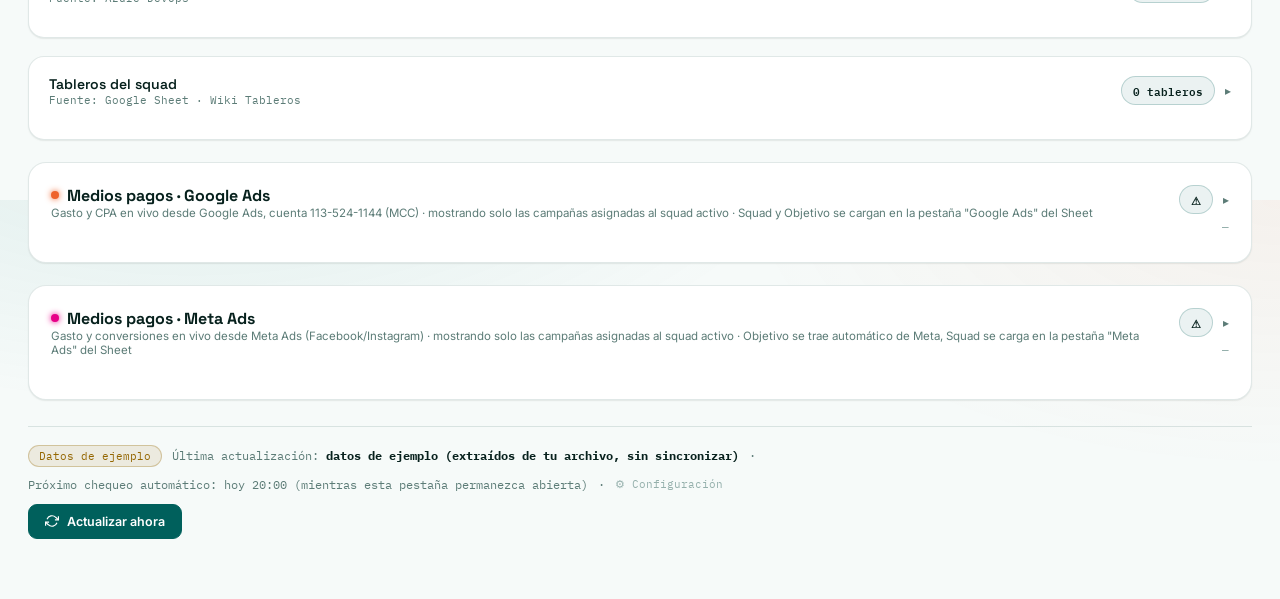
==== commit a816cecb: "Add files via upload" ====
--- a/index.html
+++ b/index.html
@@ -1966,12 +1966,15 @@
     const breakdown = [];
     products.forEach((p,i)=>{
       const v = p.dailyByMonth[monthLabel][d-1];
-      if(v !== null && v !== undefined){ runningSums[i] += v; }
+      const snapshot = isSnapshotKpi(p.kpi);
+      if(v !== null && v !== undefined){
+        runningSums[i] = snapshot ? v : runningSums[i] + v; // foto: reemplaza, no acumula
+      }
       // Tope defensivo: un solo producto con una meta mal cargada (ej. casi
       // cero) no debería poder disparar el promedio del squad a miles de
       // puntos porcentuales. 500% ya es "muy por encima", no hace falta más.
       realPcts.push(Math.min(500, runningSums[i] / p.plan[monthIdx] * 100));
-      breakdown.push({ name: p.name || null, kpi: p.kpi, dayValue: (v!==null && v!==undefined) ? v : null, cumAbs: runningSums[i], target: p.plan[monthIdx] });
+      breakdown.push({ name: p.name || null, kpi: p.kpi, dayValue: (v!==null && v!==undefined) ? v : null, cumAbs: runningSums[i], target: p.plan[monthIdx], snapshot });
     });
     const objPct = (d / daysInMonthCount) * 100;
     const realPct = realPcts.reduce((a,b)=>a+b,0) / realPcts.length;
@@ -2019,12 +2022,19 @@
 
   if(point.breakdown.length === 1){
     const b = point.breakdown[0];
-    lines.push(`${b.name}: ${fmtInt(b.cumAbs)} acumulado (${b.kpi})`);
-    if(b.dayValue !== null) lines.push(`Carga de ese día: +${fmtInt(b.dayValue)}`);
+    if(b.snapshot){
+      lines.push(`${b.name}: ${fmtInt(b.cumAbs)} — valor del día (${b.kpi}, no se acumula día a día)`);
+    } else {
+      lines.push(`${b.name}: ${fmtInt(b.cumAbs)} acumulado (${b.kpi})`);
+      if(b.dayValue !== null) lines.push(`Carga de ese día: +${fmtInt(b.dayValue)}`);
+    }
   } else {
     point.breakdown.forEach(b=>{
       const pctStr = (b.target && b.target>0) ? ` — ${(b.cumAbs/b.target*100).toFixed(0)}% de ${fmtInt(b.target)}` : ' — meta del mes no definida o en cero';
-      lines.push(`${b.name}: ${fmtInt(b.cumAbs)} acum.${b.dayValue!==null ? ` (+${fmtInt(b.dayValue)} ese día)` : ''}${pctStr}`);
+      const valLabel = b.snapshot
+        ? `${fmtInt(b.cumAbs)} (valor del día, no acumula)`
+        : `${fmtInt(b.cumAbs)} acum.${b.dayValue!==null ? ` (+${fmtInt(b.dayValue)} ese día)` : ''}`;
+      lines.push(`${b.name}: ${valLabel}${pctStr}`);
     });
   }
   if(point.realPct !== null) lines.push(`Cumplido: ${point.realPct.toFixed(0)}% · Objetivo a la fecha: ${point.objPct.toFixed(0)}%`);
@@ -2181,13 +2191,27 @@
 // Ritmo de un producto para UN mes puntual (no el acumulado del año) — usa los
 // valores día a día de ese mes específico. Si ese mes no tiene ningún día cargado
 // todavía, devuelve null (no cuenta como "cumplido" solo porque otro mes venía bien).
+// Algunos KPIs son una "foto" de un momento (usuarios activos, DAU, MAU, saldo)
+// y NO se deben sumar día a día como si fueran altas o transacciones — sumar
+// "usuarios activos" de varios días cuenta a la misma persona una y otra vez.
+// Para estos, el valor a la fecha es el ÚLTIMO cargado, no una suma acumulada.
+function isSnapshotKpi(kpi){
+  return /activ|\bDAU\b|\bMAU\b|stock|saldo/i.test(kpi || '');
+}
+
 function productMonthRitmo(p, monthIdx){
   const monthLabel = MONTHS[monthIdx];
   const daily = p.dailyByMonth ? p.dailyByMonth[monthLabel] : null;
   const target = p.plan[monthIdx];
   if(!daily || target===null || target===undefined || target<=0) return null;
+  const snapshot = isSnapshotKpi(p.kpi);
   let asOfDay=0, sum=0;
-  daily.forEach((v,i)=>{ if(v!==null && v!==undefined){ sum+=v; asOfDay=i+1; } });
+  daily.forEach((v,i)=>{
+    if(v!==null && v!==undefined){
+      sum = snapshot ? v : sum + v; // foto: se reemplaza por el último valor, no se acumula
+      asOfDay=i+1;
+    }
+  });
   if(asOfDay===0) return null;
   const proratedTarget = target * (asOfDay/DAYS_IN_MONTH[monthIdx]);
   return proratedTarget>0 ? sum/proratedTarget : null;
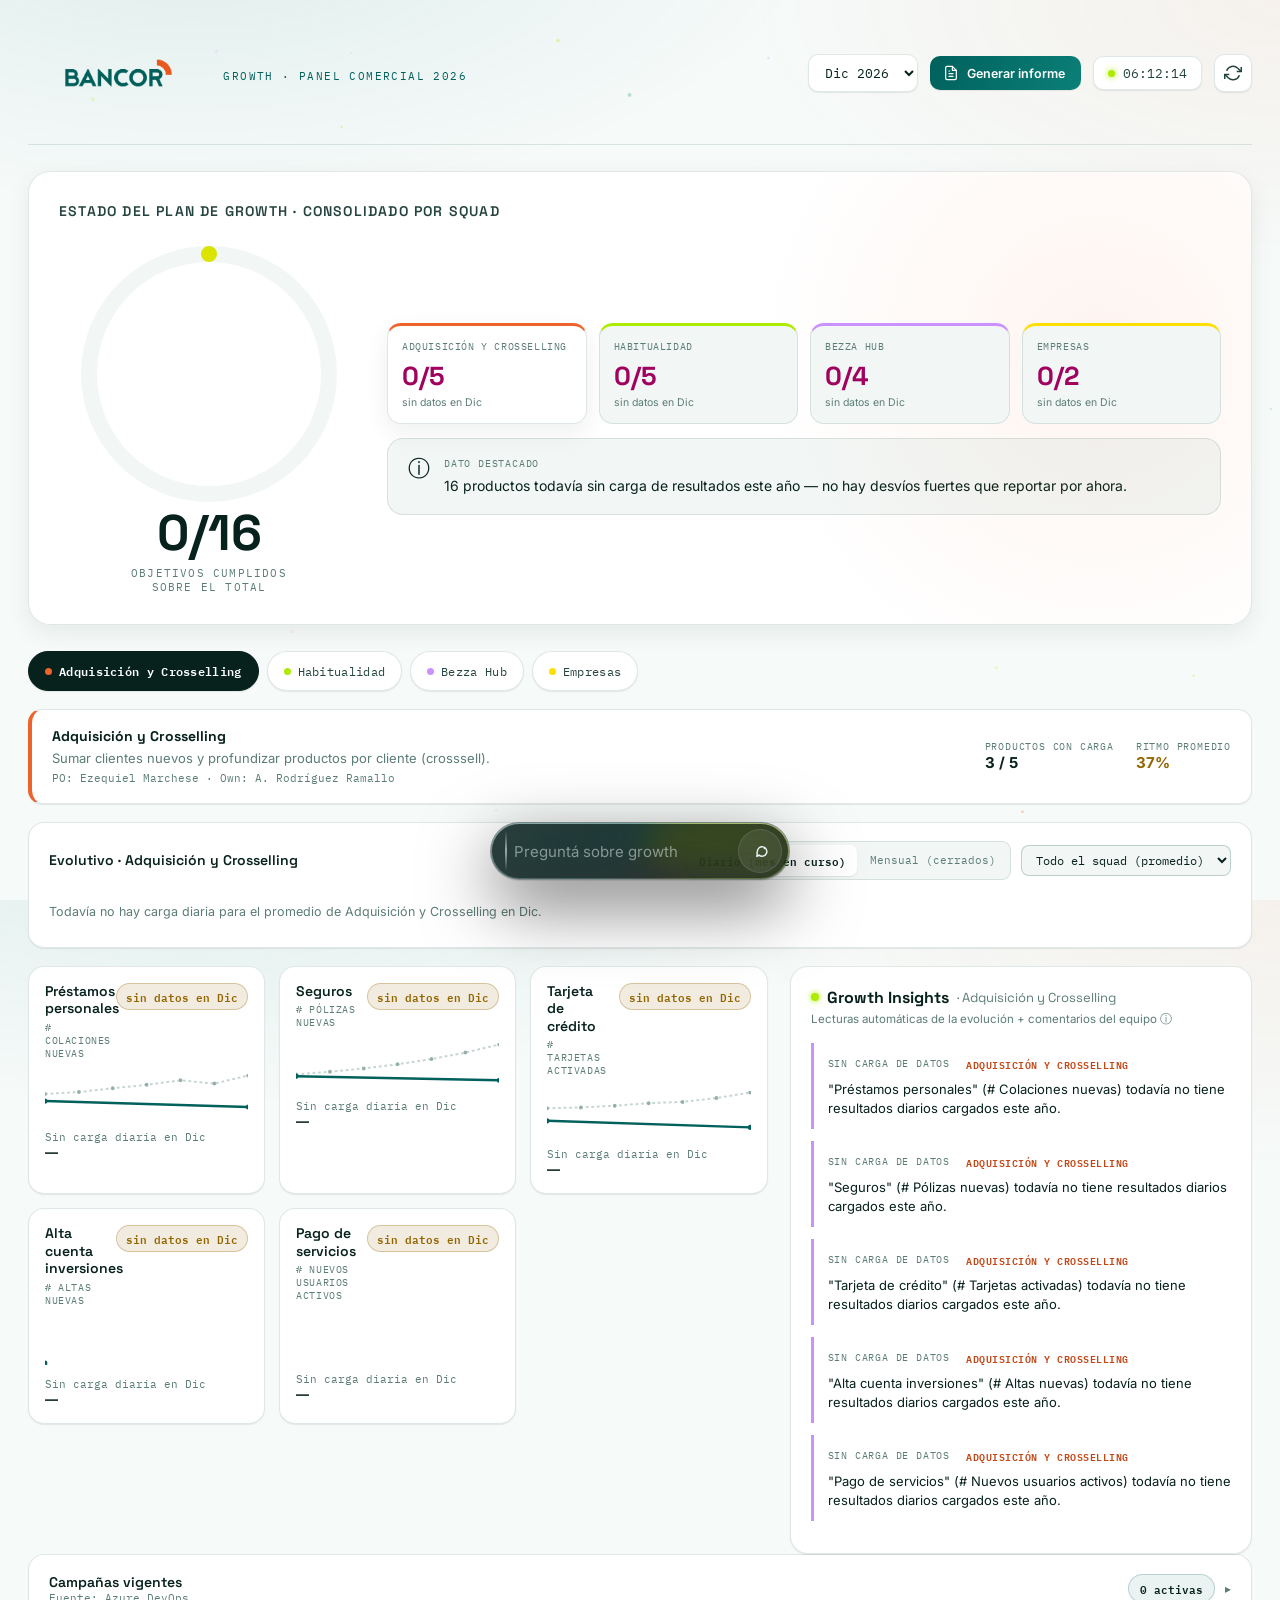
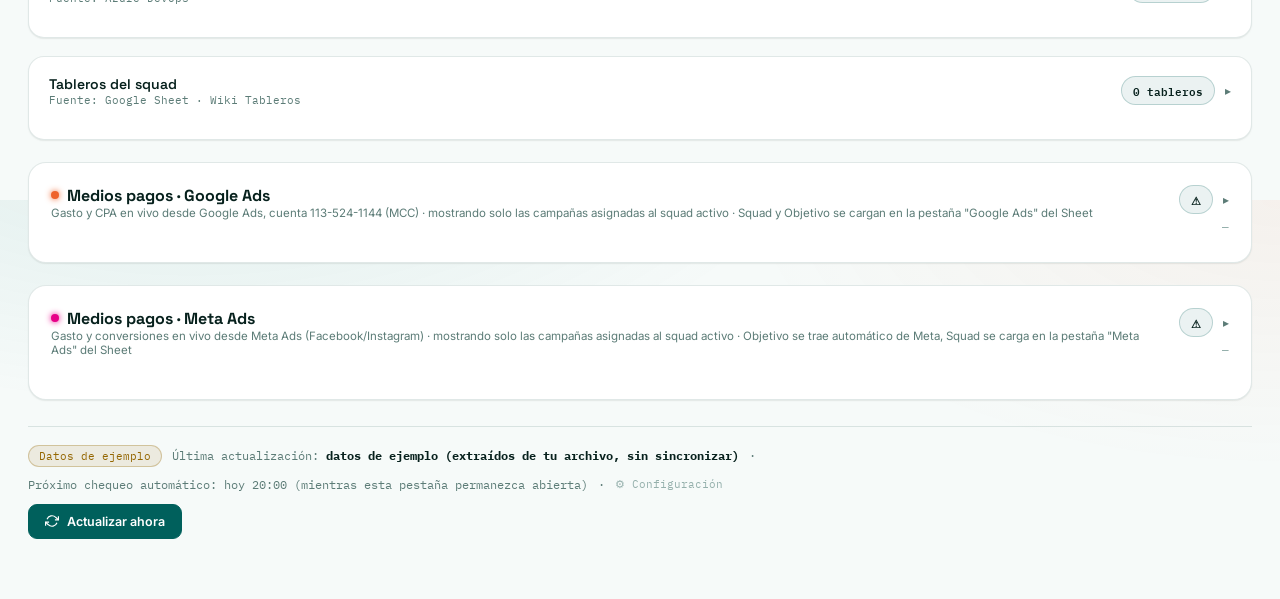
==== commit ec634f8b: "Add files via upload" ====
--- a/index.html
+++ b/index.html
@@ -475,6 +475,17 @@
   .pm-meta{ font-family: var(--font-mono); font-size:10.5px; color: var(--ink-300); text-align:right; }
   .pm-grid{ display:block; }
   .pm-cards-grid{ display:grid; grid-template-columns: repeat(auto-fill, minmax(230px, 1fr)); gap:14px; }
+  .pm-summary-card{
+    background: var(--surface-2); border:1px solid var(--border); border-radius:16px;
+    padding:22px 26px; display:inline-flex; flex-direction:column; gap:6px; min-width:220px;
+  }
+  .pm-summary-card .pm-summary-label{
+    font-family: var(--font-mono); font-size:10.5px; text-transform:uppercase; letter-spacing:0.5px; color: var(--ink-500);
+  }
+  .pm-summary-card .pm-summary-spend{
+    font-family: var(--font-display); font-weight:700; font-size:32px; color: var(--ink-900); line-height:1.15;
+  }
+  .pm-summary-card .pm-summary-count{ font-family: var(--font-mono); font-size:11.5px; color: var(--ink-500); }
   .pm-section-label{
     font-family: var(--font-mono); font-size:10.5px; font-weight:600; text-transform:uppercase; letter-spacing:0.4px;
     color: var(--ink-500); margin-bottom:10px;
@@ -2709,14 +2720,14 @@
   const key = mmMonthKey(SELECTED_MONTH_IDX);
   const entry = META_MEDIA_CACHE[key];
 
-  function splitByActiveSquad(campaigns){
-    const assigned = [], unassigned = [];
-    campaigns.forEach(c=>{
+  // Solo campañas asignadas al squad activo — las sin asignar no se
+  // muestran ni se asignan desde el tablero (eso se hace directo en la
+  // pestaña "Meta Ads" del Sheet, columna de Squad).
+  function campaignsForActiveSquad(campaigns){
+    return campaigns.filter(c=>{
       const a = MADS_ASSIGN[c.id];
-      if(a && a.squad === ACTIVE_SEGMENT) assigned.push(c);
-      else if(!a || !a.squad) unassigned.push(c);
+      return a && a.squad === ACTIVE_SEGMENT;
     });
-    return { assigned, unassigned };
   }
 
   if(countBadge){
@@ -2726,9 +2737,8 @@
       countBadge.textContent = '⚠';
     } else {
       const camps = (entry.data && entry.data.campaigns) || [];
-      const { assigned, unassigned } = splitByActiveSquad(camps);
-      const shown = assigned.length + unassigned.length;
-      countBadge.textContent = `${shown} en vista`;
+      const shown = campaignsForActiveSquad(camps);
+      countBadge.textContent = `${shown.length} activa${shown.length===1?'':'s'}`;
     }
   }
 
@@ -2740,27 +2750,21 @@
     return;
   }
   const data = entry.data;
-  if(!data || !data.campaigns || !data.campaigns.length){
-    grid.innerHTML = `<div class="pm-empty">Sin campañas con gasto en ${MONTHS[SELECTED_MONTH_IDX]} ${PM_YEAR}.</div>`;
-    meta.textContent = entry.fetchedAt ? `actualizado ${new Date(entry.fetchedAt).toLocaleString('es-AR')}` : '';
-    return;
-  }
+  const camps = campaignsForActiveSquad((data && data.campaigns) || []);
   meta.textContent = (entry.error ? '⚠ último intento de refresco falló — mostrando el último dato bueno · ' : '') +
     (entry.fetchedAt ? `actualizado ${new Date(entry.fetchedAt).toLocaleString('es-AR')}` : '');
 
-  const { assigned, unassigned } = splitByActiveSquad(data.campaigns);
-
-  let html = '';
-  if(unassigned.length){
-    html += `<div class="pm-section-label">Sin asignar (${unassigned.length}) — asignalas a un squad acá abajo</div>`;
-    html += `<div class="pm-cards-grid">${unassigned.map(c=>mmCardHTML(c, data)).join('')}</div>`;
-  }
-  html += `<div class="pm-section-label" style="margin-top:${unassigned.length?'18px':'0'};">${ACTIVE_SEGMENT} (${assigned.length})</div>`;
-  html += assigned.length
-    ? `<div class="pm-cards-grid">${assigned.map(c=>mmCardHTML(c, data)).join('')}</div>`
-    : `<div class="pm-empty">Sin campañas de Meta Ads asignadas a ${ACTIVE_SEGMENT} todavía.</div>`;
-
-  grid.innerHTML = html;
+  if(!camps.length){
+    grid.innerHTML = `<div class="pm-empty">Sin campañas de Meta Ads asignadas a ${ACTIVE_SEGMENT} en ${MONTHS[SELECTED_MONTH_IDX]} ${PM_YEAR}.</div>`;
+    return;
+  }
+
+  const totalSpend = camps.reduce((a,c)=>a+(c.spend||0), 0);
+  grid.innerHTML = `<div class="pm-summary-card">
+    <div class="pm-summary-label">Inversión total · ${ACTIVE_SEGMENT}</div>
+    <div class="pm-summary-spend">$${fmtNum(totalSpend)}</div>
+    <div class="pm-summary-count">${camps.length} campaña${camps.length===1?'':'s'} · ${MONTHS[SELECTED_MONTH_IDX]} ${PM_YEAR}</div>
+  </div>`;
 }
 
 function renderPaidMedia(loadingOnly){
@@ -2776,14 +2780,14 @@
   const key = pmMonthKey(SELECTED_MONTH_IDX);
   const entry = PAID_MEDIA_CACHE[key];
 
-  function splitByActiveSquad(campaigns){
-    const assigned = [], unassigned = [];
-    campaigns.forEach(c=>{
+  // Solo campañas asignadas al squad activo — las sin asignar no se
+  // muestran ni se asignan desde el tablero (eso se hace directo en la
+  // pestaña "Google Ads" del Sheet, columna G).
+  function campaignsForActiveSquad(campaigns){
+    return campaigns.filter(c=>{
       const a = GADS_ASSIGN[c.id];
-      if(a && a.squad === ACTIVE_SEGMENT) assigned.push(c);
-      else if(!a || !a.squad) unassigned.push(c);
+      return a && a.squad === ACTIVE_SEGMENT;
     });
-    return { assigned, unassigned };
   }
 
   if(countBadge){
@@ -2793,9 +2797,8 @@
       countBadge.textContent = '⚠';
     } else {
       const camps = (entry.data && entry.data.campaigns) || [];
-      const { assigned, unassigned } = splitByActiveSquad(camps);
-      const shown = assigned.length + unassigned.length;
-      countBadge.textContent = `${shown} en vista`;
+      const shown = campaignsForActiveSquad(camps);
+      countBadge.textContent = `${shown.length} activa${shown.length===1?'':'s'}`;
     }
   }
 
@@ -2812,27 +2815,21 @@
     return;
   }
   const data = entry.data;
-  if(!data || !data.campaigns || !data.campaigns.length){
-    grid.innerHTML = `<div class="pm-empty">Sin campañas con gasto en ${MONTHS[SELECTED_MONTH_IDX]} ${PM_YEAR}.</div>`;
-    meta.textContent = entry.fetchedAt ? `actualizado ${new Date(entry.fetchedAt).toLocaleString('es-AR')}` : '';
-    return;
-  }
+  const camps = campaignsForActiveSquad((data && data.campaigns) || []);
   meta.textContent = (entry.error ? '⚠ último intento de refresco falló — mostrando el último dato bueno · ' : '') +
     (entry.fetchedAt ? `actualizado ${new Date(entry.fetchedAt).toLocaleString('es-AR')}` : '');
 
-  const { assigned, unassigned } = splitByActiveSquad(data.campaigns);
-
-  let html = '';
-  if(unassigned.length){
-    html += `<div class="pm-section-label">Sin asignar (${unassigned.length}) — asignalas a un squad acá abajo</div>`;
-    html += `<div class="pm-cards-grid">${unassigned.map(c=>pmCardHTML(c, data)).join('')}</div>`;
-  }
-  html += `<div class="pm-section-label" style="margin-top:${unassigned.length?'18px':'0'};">${ACTIVE_SEGMENT} (${assigned.length})</div>`;
-  html += assigned.length
-    ? `<div class="pm-cards-grid">${assigned.map(c=>pmCardHTML(c, data)).join('')}</div>`
-    : `<div class="pm-empty">Sin campañas de Google Ads asignadas a ${ACTIVE_SEGMENT} todavía.</div>`;
-
-  grid.innerHTML = html;
+  if(!camps.length){
+    grid.innerHTML = `<div class="pm-empty">Sin campañas de Google Ads asignadas a ${ACTIVE_SEGMENT} en ${MONTHS[SELECTED_MONTH_IDX]} ${PM_YEAR}.</div>`;
+    return;
+  }
+
+  const totalSpend = camps.reduce((a,c)=>a+(c.spend||0), 0);
+  grid.innerHTML = `<div class="pm-summary-card">
+    <div class="pm-summary-label">Inversión total · ${ACTIVE_SEGMENT}</div>
+    <div class="pm-summary-spend">$${fmtNum(totalSpend)}</div>
+    <div class="pm-summary-count">${camps.length} campaña${camps.length===1?'':'s'} · ${MONTHS[SELECTED_MONTH_IDX]} ${PM_YEAR}</div>
+  </div>`;
 }
 
 /* ---------- CLOCK + AUTO-CHECK ---------- */
